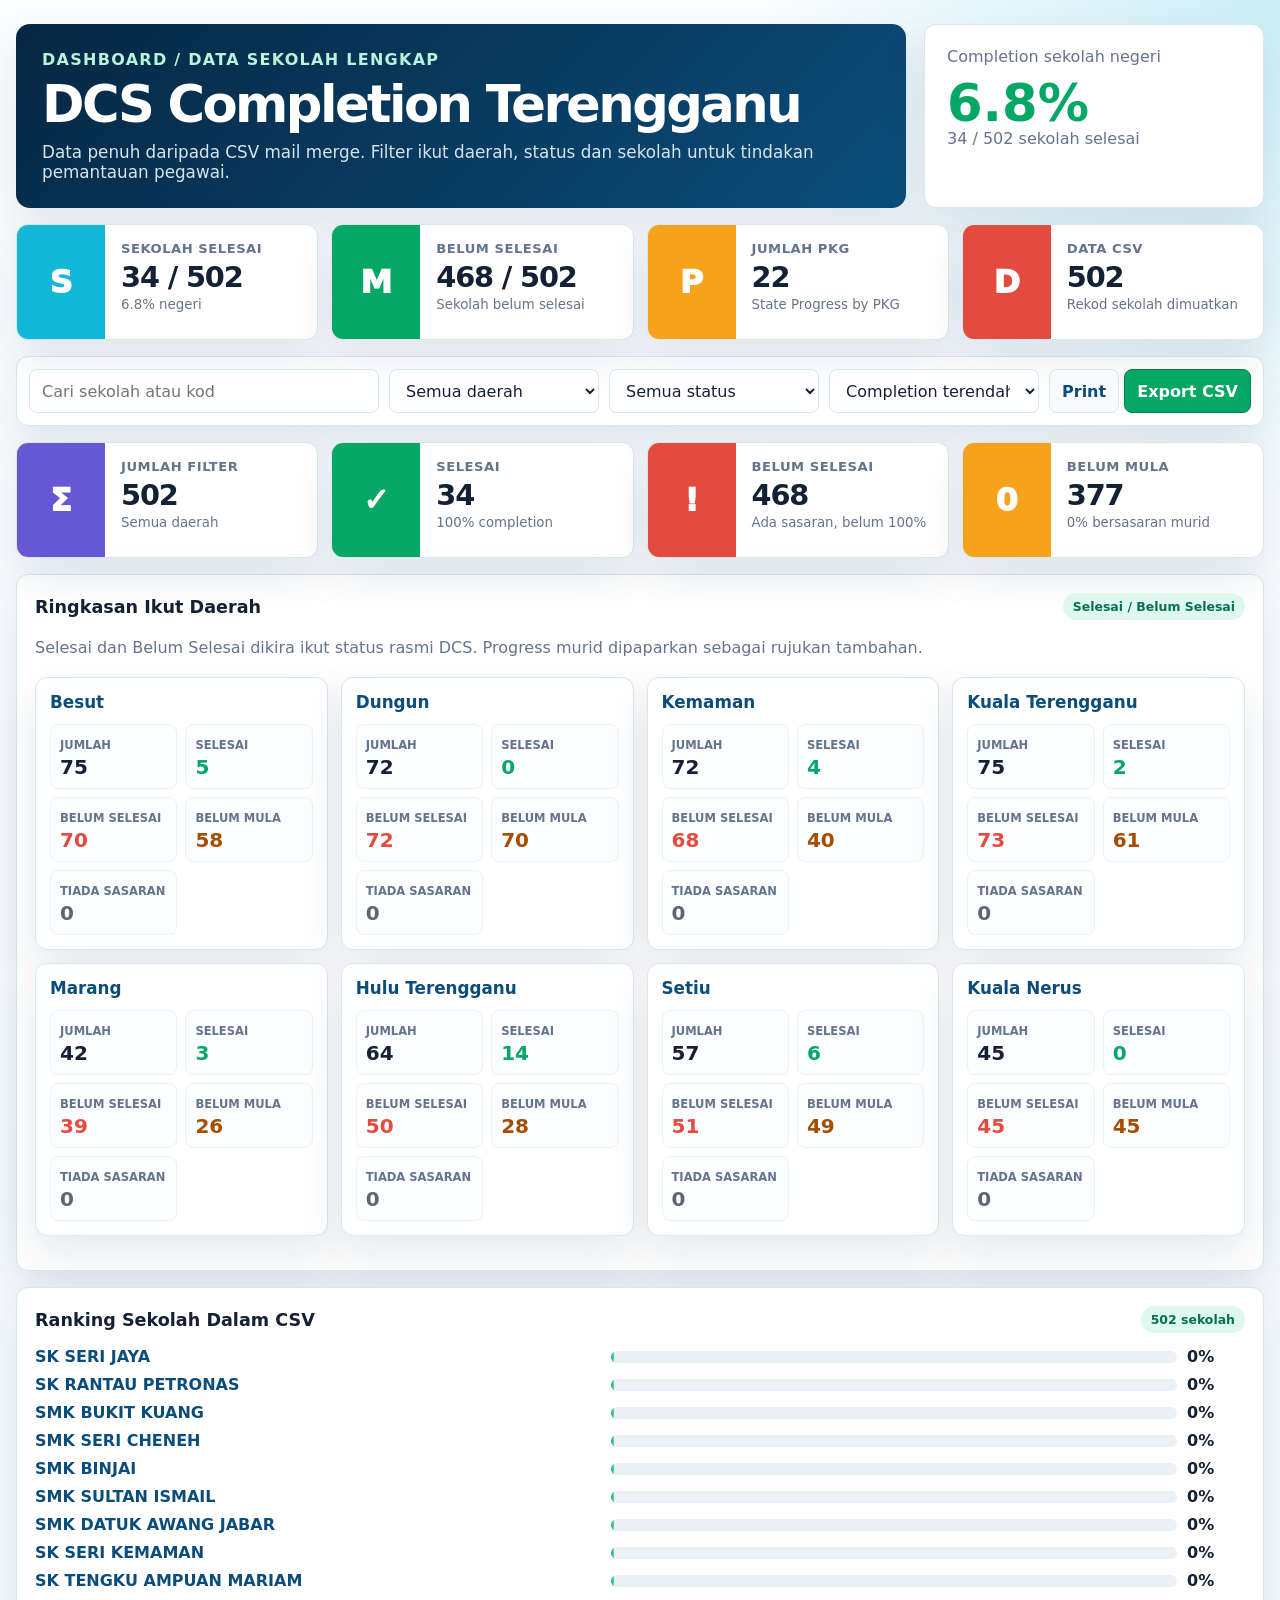
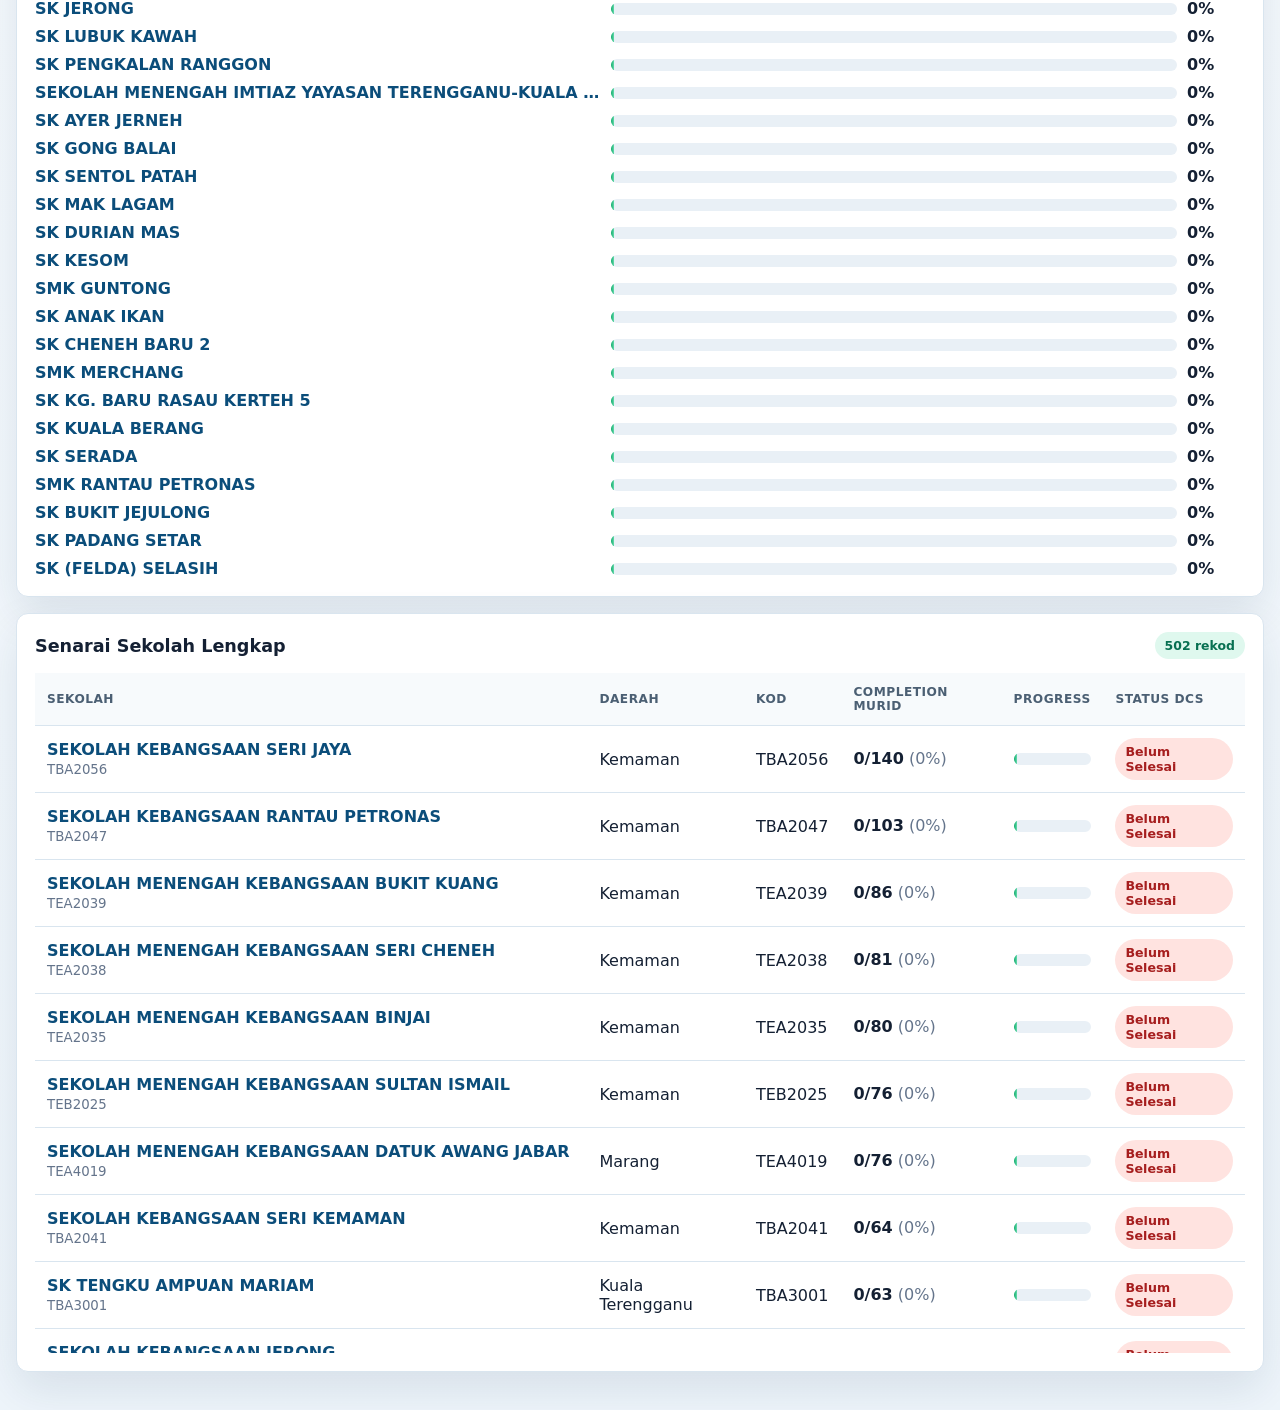
==== dcs-dashboard/index.html @ a81be1e1 "Update DCS dashboard status logic" ====
<!doctype html>
<html lang="ms"><head><meta charset="utf-8"><meta name="viewport" content="width=device-width, initial-scale=1"><title>Dashboard DCS Terengganu</title><style>
:root{--navy:#062743;--blue:#0b4d7a;--green:#05a765;--red:#e34b3f;--orange:#f6a21a;--cyan:#13b8d6;--purple:#6658d3;--bg:#eef5fb;--ink:#142033;--muted:#64748b;--line:#d9e5ef;--card:#fff;--shadow:0 18px 45px rgba(10,38,64,.10);font-family:Inter,system-ui,-apple-system,BlinkMacSystemFont,"Segoe UI",sans-serif}*{box-sizing:border-box}body{margin:0;background:radial-gradient(circle at top right,rgba(19,184,214,.20),transparent 32rem),linear-gradient(180deg,#fbfdff,var(--bg));color:var(--ink)}main{width:min(1500px,calc(100% - 32px));margin:auto;padding:24px 0 38px}.top{display:grid;grid-template-columns:1fr 340px;gap:18px;margin-bottom:16px}.hero{background:linear-gradient(135deg,var(--navy),var(--blue));color:white;border-radius:14px;padding:26px;box-shadow:var(--shadow)}.hero p:first-child{margin:0 0 10px;color:#b9f3dc;font-weight:850;letter-spacing:.08em;text-transform:uppercase}.hero h1{margin:0;font-size:clamp(2rem,4vw,3.7rem);line-height:1;letter-spacing:-.05em}.hero p:last-child{margin:12px 0 0;color:#d5e5ef;font-size:1.05rem}.score,.kpi,.panel,.district{background:var(--card);border:1px solid var(--line);border-radius:12px;box-shadow:var(--shadow)}.score{padding:22px}.score span{color:var(--muted)}.score b{display:block;color:var(--green);font-size:3.2rem;line-height:1;margin-top:12px}.kpis,.district-grid{display:grid;grid-template-columns:repeat(4,1fr);gap:13px;margin-bottom:16px}.kpi{display:grid;grid-template-columns:88px 1fr;min-height:116px;overflow:hidden}.kpi i{display:grid;place-items:center;color:white;font-style:normal;font-size:2rem;font-weight:950}.kpi div{padding:16px}.kpi span{display:block;color:var(--muted);font-size:.82rem;font-weight:800;text-transform:uppercase;letter-spacing:.04em}.kpi b{display:block;font-size:1.8rem;margin-top:4px;letter-spacing:-.04em}.cyan{background:var(--cyan)}.green{background:var(--green)}.orange{background:var(--orange)}.red{background:var(--red)}.purple{background:var(--purple)}.toolbar{display:grid;grid-template-columns:1fr 210px 210px 210px auto;gap:10px;background:white;border:1px solid var(--line);border-radius:12px;box-shadow:var(--shadow);padding:12px;margin-bottom:16px}input,select,button{min-height:44px;border:1px solid var(--line);border-radius:8px;background:white;color:var(--ink);font:inherit;padding:0 12px}button{background:var(--green);color:white;border-color:#08804f;font-weight:850;cursor:pointer}.secondary{background:#f8fbfd;color:var(--blue);border-color:var(--line)}.panel{padding:18px;margin-top:16px}.head{display:flex;justify-content:space-between;align-items:center;gap:12px;margin-bottom:14px}.head h2{margin:0;font-size:1.1rem}.pill{border-radius:999px;background:#dff8ee;color:#087052;padding:6px 10px;font-size:.78rem;font-weight:850}.district{padding:14px;cursor:pointer}.district h3{margin:0 0 12px;color:var(--blue);font-size:1.05rem}.stats{display:grid;grid-template-columns:repeat(2,1fr);gap:8px}.stat{background:#fbfdff;border:1px solid #edf2f7;border-radius:8px;padding:9px}.stat span{font-size:.72rem;color:var(--muted);font-weight:850;text-transform:uppercase}.stat b{display:block;margin-top:2px;font-size:1.25rem}.ok{color:var(--green)}.bad{color:var(--red)}.zero{color:#a64d00}.none{color:#5c6772}.selected{outline:3px solid rgba(5,167,101,.22)}.bars{display:grid;gap:9px}.barrow{display:grid;grid-template-columns:minmax(250px,1fr) 1fr 58px;gap:10px;align-items:center}.name{font-weight:800;color:var(--blue);white-space:nowrap;overflow:hidden;text-overflow:ellipsis}.bar{height:12px;border-radius:999px;background:#e9f0f6;overflow:hidden}.fill{display:block;height:100%;background:linear-gradient(90deg,var(--green),#69dbad);border-radius:999px;min-width:3px}.tablewrap{overflow:auto;max-height:680px}table{width:100%;border-collapse:collapse;min-width:1120px}th,td{padding:12px;border-bottom:1px solid var(--line);text-align:left;vertical-align:middle}th{position:sticky;top:0;background:#f7fafc;color:#4b5f73;text-transform:uppercase;font-size:.76rem;letter-spacing:.04em;z-index:1}.school b{display:block;color:var(--blue)}.school small{color:var(--muted)}.status{display:inline-flex;justify-content:center;min-width:108px;border-radius:999px;padding:6px 10px;font-size:.79rem;font-weight:900}.done{background:#dff8ee;color:#087052}.high{background:#e7f5ff;color:#0b5f99}.mid{background:#fff4d6;color:#8a5a00}.started{background:#ffe8cc;color:#a64d00}.nonebg{background:#f1f3f5;color:#5c6772}.zerobg{background:#ffe3e0;color:#a61e1e}.note{color:var(--muted);line-height:1.55}@media(max-width:1120px){.top{grid-template-columns:1fr}.kpis,.district-grid{grid-template-columns:repeat(2,1fr)}.toolbar{grid-template-columns:1fr 1fr}}@media(max-width:680px){main{width:min(100% - 20px,1500px)}.kpis,.district-grid,.toolbar{grid-template-columns:1fr}.kpi{grid-template-columns:76px 1fr}.barrow{grid-template-columns:1fr 100px 52px}.hero,.score,.panel{border-radius:10px}}
</style></head><body><main><section class="top"><div class="hero"><p>Dashboard / Data Sekolah Lengkap</p><h1>DCS Completion Terengganu</h1><p>Data penuh daripada CSV mail merge. Filter ikut daerah, status dan sekolah untuk tindakan pemantauan pegawai.</p></div><aside class="score"><span>Completion sekolah negeri</span><b>6.8%</b><span>34 / 502 sekolah selesai</span></aside></section><section class="kpis"><div class="kpi"><i class="cyan">S</i><div><span>Sekolah selesai</span><b>34 / 502</b><small class="note">6.8% negeri</small></div></div><div class="kpi"><i class="green">M</i><div><span>Belum selesai</span><b>468 / 502</b><small class="note">Sekolah belum selesai</small></div></div><div class="kpi"><i class="orange">P</i><div><span>Jumlah PKG</span><b>22</b><small class="note">State Progress by PKG</small></div></div><div class="kpi"><i class="red">D</i><div><span>Data CSV</span><b id="csvCount">0</b><small class="note">Rekod sekolah dimuatkan</small></div></div></section><section class="toolbar"><input id="search" type="search" placeholder="Cari sekolah atau kod"><select id="district"><option value="all">Semua daerah</option></select><select id="status"><option value="all">Semua status</option><option value="done">Selesai 100%</option><option value="notdone">Belum Selesai</option><option value="zero">Belum mula 0%</option><option value="started">1% - 49%</option><option value="mid">50% - 79%</option><option value="high">80% - 99%</option><option value="none">Tiada sasaran</option></select><select id="sort"><option value="lowest">Completion terendah</option><option value="highest">Completion tertinggi</option><option value="total">Jumlah murid tertinggi</option><option value="school">Nama sekolah A-Z</option><option value="district">Daerah A-Z</option></select><div><button class="secondary" onclick="window.print()">Print</button> <button id="export">Export CSV</button></div></section><section class="kpis"><div class="kpi"><i class="purple">Σ</i><div><span>Jumlah filter</span><b id="kTotal">0</b><small class="note" id="kScope">Semua daerah</small></div></div><div class="kpi"><i class="green">✓</i><div><span>Selesai</span><b id="kDone">0</b><small class="note">100% completion</small></div></div><div class="kpi"><i class="red">!</i><div><span>Belum Selesai</span><b id="kNotDone">0</b><small class="note">Ada sasaran, belum 100%</small></div></div><div class="kpi"><i class="orange">0</i><div><span>Belum Mula</span><b id="kZero">0</b><small class="note">0% bersasaran murid</small></div></div></section><section class="panel"><div class="head"><h2>Ringkasan Ikut Daerah</h2><span class="pill">Selesai / Belum Selesai</span></div><p class="note">Selesai dan Belum Selesai dikira ikut status rasmi DCS. Progress murid dipaparkan sebagai rujukan tambahan.</p><div class="district-grid" id="districtCards"></div></section><section class="panel"><div class="head"><h2>Ranking Sekolah Dalam CSV</h2><span class="pill" id="rankCount">0 sekolah</span></div><div class="bars" id="bars"></div></section><section class="panel"><div class="head"><h2>Senarai Sekolah Lengkap</h2><span class="pill" id="tableCount">0 rekod</span></div><div class="tablewrap"><table><thead><tr><th>Sekolah</th><th>Daerah</th><th>Kod</th><th>Completion Murid</th><th>Progress</th><th>Status DCS</th></tr></thead><tbody id="tbody"><tr><td colspan="7">Memuatkan data CSV...</td></tr></tbody></table></div></section></main><script>
const districtMap={'0':'Besut','1':'Dungun','2':'Kemaman','3':'Kuala Terengganu','4':'Marang','5':'Hulu Terengganu','6':'Setiu','7':'Kuala Nerus'};
const districts=['Besut','Dungun','Kemaman','Kuala Terengganu','Marang','Hulu Terengganu','Setiu','Kuala Nerus'];
let data=[];
const $=id=>document.getElementById(id);
const pct=r=>r.total?(r.done/r.total)*100:0;
const pctText=r=>r.total?((Math.round(pct(r)*10)/10).toString().replace(/\.0$/,'')+'%'):'0%';
function parseCSV(text){text=text.replace(/^\uFEFF/,'');const rows=[];let row=[],cur='',q=false;for(let i=0;i<text.length;i++){const ch=text[i],nx=text[i+1];if(ch==='"'){if(q&&nx==='"'){cur+='"';i++}else q=!q}else if(ch===','&&!q){row.push(cur);cur=''}else if((ch==='\n'||ch==='\r')&&!q){if(ch==='\r'&&nx==='\n')i++;row.push(cur);cur='';if(row.some(v=>v!==''))rows.push(row);row=[]}else cur+=ch}if(cur||row.length){row.push(cur);if(row.some(v=>v!==''))rows.push(row)}const h=rows.shift();return rows.map(r=>Object.fromEntries(h.map((x,i)=>[x,r[i]||''])))}
function statusKey(r){if(r.schoolStatus==='done')return'done';if(r.schoolStatus==='notdone'){return r.total===0?'zero':'notdone'}const p=pct(r);if(r.total===0)return'none';if(p===100)return'done';if(p>=80)return'high';if(p>=50)return'mid';if(p>0)return'started';return'zero'}
function statusLabel(r){return{none:'Tiada sasaran',done:'Selesai',notdone:'Belum Selesai',high:'Hampir siap',mid:'Separuh jalan',started:'Baru mula',zero:'Belum Selesai'}[statusKey(r)]}
function isNotDone(r){return r.schoolStatus==='notdone'||(r.total>0&&pct(r)<100)}
function short(n){return n.replace('SEKOLAH KEBANGSAAN ','SK ').replace('SEKOLAH JENIS KEBANGSAAN ','SJK ').replace('SEKOLAH MENENGAH KEBANGSAAN ','SMK ')}
function summarize(list){return list.reduce((a,r)=>{a.total++; if(statusKey(r)==='done')a.done++; if(isNotDone(r))a.notdone++; if(statusKey(r)==='zero')a.zero++; if(statusKey(r)==='none')a.none++; return a},{total:0,done:0,notdone:0,zero:0,none:0})}
function filtered(){const q=$('search').value.toLowerCase().trim();const d=$('district').value;const s=$('status').value;let rows=data.filter(r=>(d==='all'||r.district===d)&&(r.name+' '+r.code+' '+r.district).toLowerCase().includes(q));if(s!=='all'){rows=rows.filter(r=>s==='notdone'?isNotDone(r):statusKey(r)===s)}rows.sort((a,b)=>{const sort=$('sort').value;if(sort==='highest')return pct(b)-pct(a)||b.total-a.total;if(sort==='total')return b.total-a.total;if(sort==='school')return a.name.localeCompare(b.name);if(sort==='district')return a.district.localeCompare(b.district)||a.name.localeCompare(b.name);return pct(a)-pct(b)||b.total-a.total});return rows}
function renderDistricts(){const selected=$('district').value;$('districtCards').innerHTML=districts.map(function(d){const s=summarize(data.filter(r=>r.district===d));return '<article class="district '+(selected===d?'selected':'')+'" onclick="pickDistrict(\''+d+'\')"><h3>'+d+'</h3><div class="stats"><div class="stat"><span>Jumlah</span><b>'+s.total+'</b></div><div class="stat"><span>Selesai</span><b class="ok">'+s.done+'</b></div><div class="stat"><span>Belum Selesai</span><b class="bad">'+s.notdone+'</b></div><div class="stat"><span>Belum Mula</span><b class="zero">'+s.zero+'</b></div><div class="stat"><span>Tiada Sasaran</span><b class="none">'+s.none+'</b></div></div></article>'}).join('')}
function pickDistrict(d){$('district').value=d;render()}
function render(){const rows=filtered();const s=summarize(rows);$('csvCount').textContent=data.length;$('kTotal').textContent=s.total;$('kDone').textContent=s.done;$('kNotDone').textContent=s.notdone;$('kZero').textContent=s.zero;$('kScope').textContent=$('district').value==='all'?'Semua daerah':$('district').value;$('rankCount').textContent=rows.length+' sekolah';$('tableCount').textContent=rows.length+' rekod';$('bars').innerHTML=rows.slice(0,30).map(function(r){return '<div class="barrow"><span class="name" title="'+r.name+'">'+short(r.name)+'</span><span class="bar"><span class="fill" style="width:'+Math.max(pct(r),r.done?2:0)+'%"></span></span><b>'+pctText(r)+'</b></div>'}).join('');$('tbody').innerHTML=rows.map(function(r){return '<tr><td class="school"><b>'+r.name+'</b><small>'+r.code+'</small></td><td>'+r.district+'</td><td>'+r.code+'</td><td><b>'+r.done+'/'+r.total+'</b> <span class="note">('+pctText(r)+')</span></td><td><div class="bar"><div class="fill" style="width:'+Math.max(pct(r),r.done?2:0)+'%"></div></div></td><td><span class="status '+(statusKey(r)==='done'?'done':statusKey(r)==='none'?'nonebg':(statusKey(r)==='zero'||statusKey(r)==='notdone')?'zerobg':statusKey(r))+'">'+statusLabel(r)+'</span></td></tr>'}).join('')||'<tr><td colspan="7">Tiada rekod sepadan.</td></tr>';renderDistricts()}
function exportCSV(){const rows=filtered();const header=['district','school_name','school_code','done','total','percentage','status'];const csv=[header].concat(rows.map(r=>[r.district,r.name,r.code,r.done,r.total,pctText(r),statusLabel(r)])).map(cols=>cols.map(v=>'"'+String(v).replaceAll('"','""')+'"').join(',')).join('\n');const url=URL.createObjectURL(new Blob([csv],{type:'text/csv;charset=utf-8'}));const a=document.createElement('a');a.href=url;a.download='dcs-dashboard-filtered.csv';a.click();URL.revokeObjectURL(url)}
async function init(){districts.forEach(d=>{const o=document.createElement('option');o.value=d;o.textContent=d;$('district').appendChild(o)});try{const text=await fetch('data.csv?ts=20261006131650',{cache:'no-store'}).then(r=>{if(!r.ok)throw new Error('CSV not found');return r.text()});data=parseCSV(text).map(r=>{const parts=(r.student_completion||'0/0').split('/').map(n=>Number(n)||0);const digit=(r.school_code||'').match(/^[A-Z]{3}(\d)/)?.[1]||'?';const rawStatus=(r.school_completion||'').trim().toLowerCase();const schoolStatus=rawStatus==='selesai'?'done':(rawStatus?'notdone':'');return{name:r.school_name,code:r.school_code,district:districtMap[digit]||'Lain-lain',done:parts[0],total:parts[1],classCompletion:r.class_completion||'',schoolStatus}});render()}catch(err){$('tbody').innerHTML='<tr><td colspan="7">Data CSV gagal dimuatkan. Pastikan data.csv berada dalam folder yang sama.</td></tr>';console.error(err)}}
['search','district','status','sort'].forEach(id=>$(id).addEventListener('input',render));$('export').addEventListener('click',exportCSV);init();
</script></body></html>
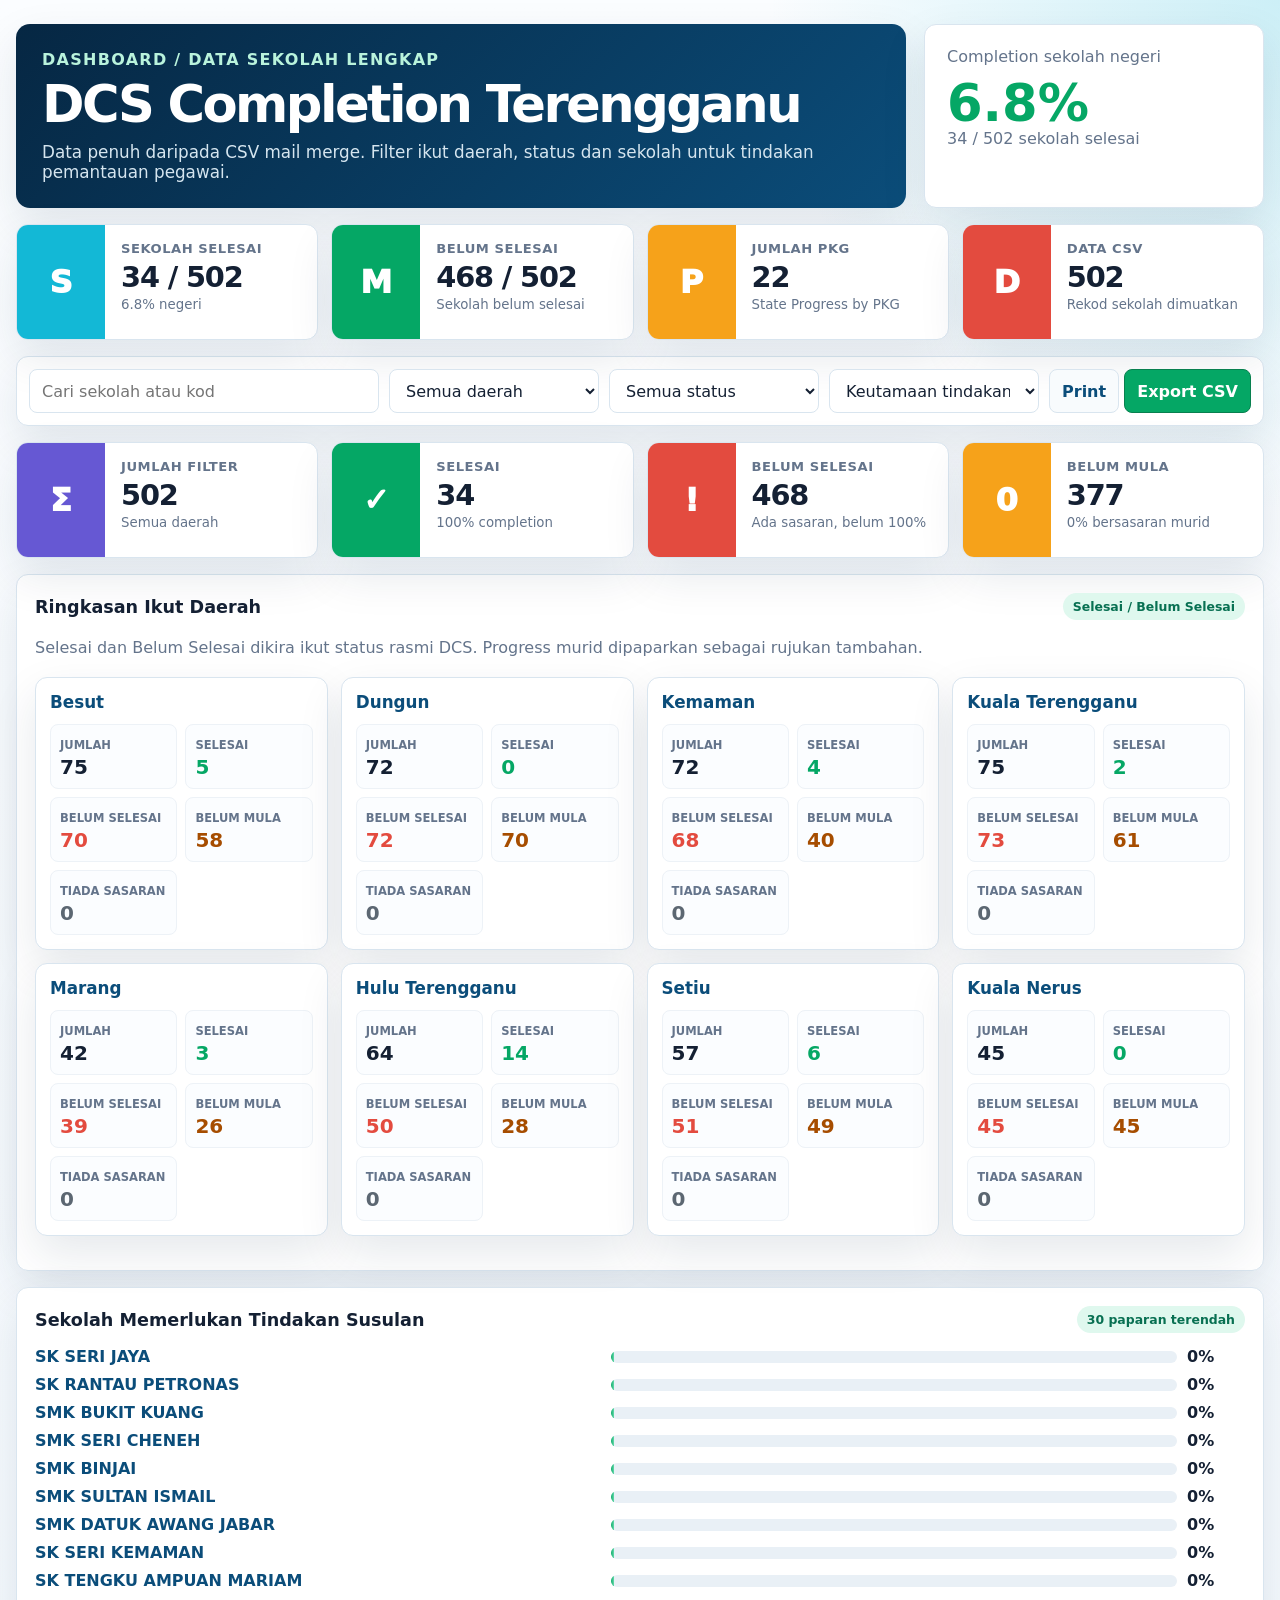
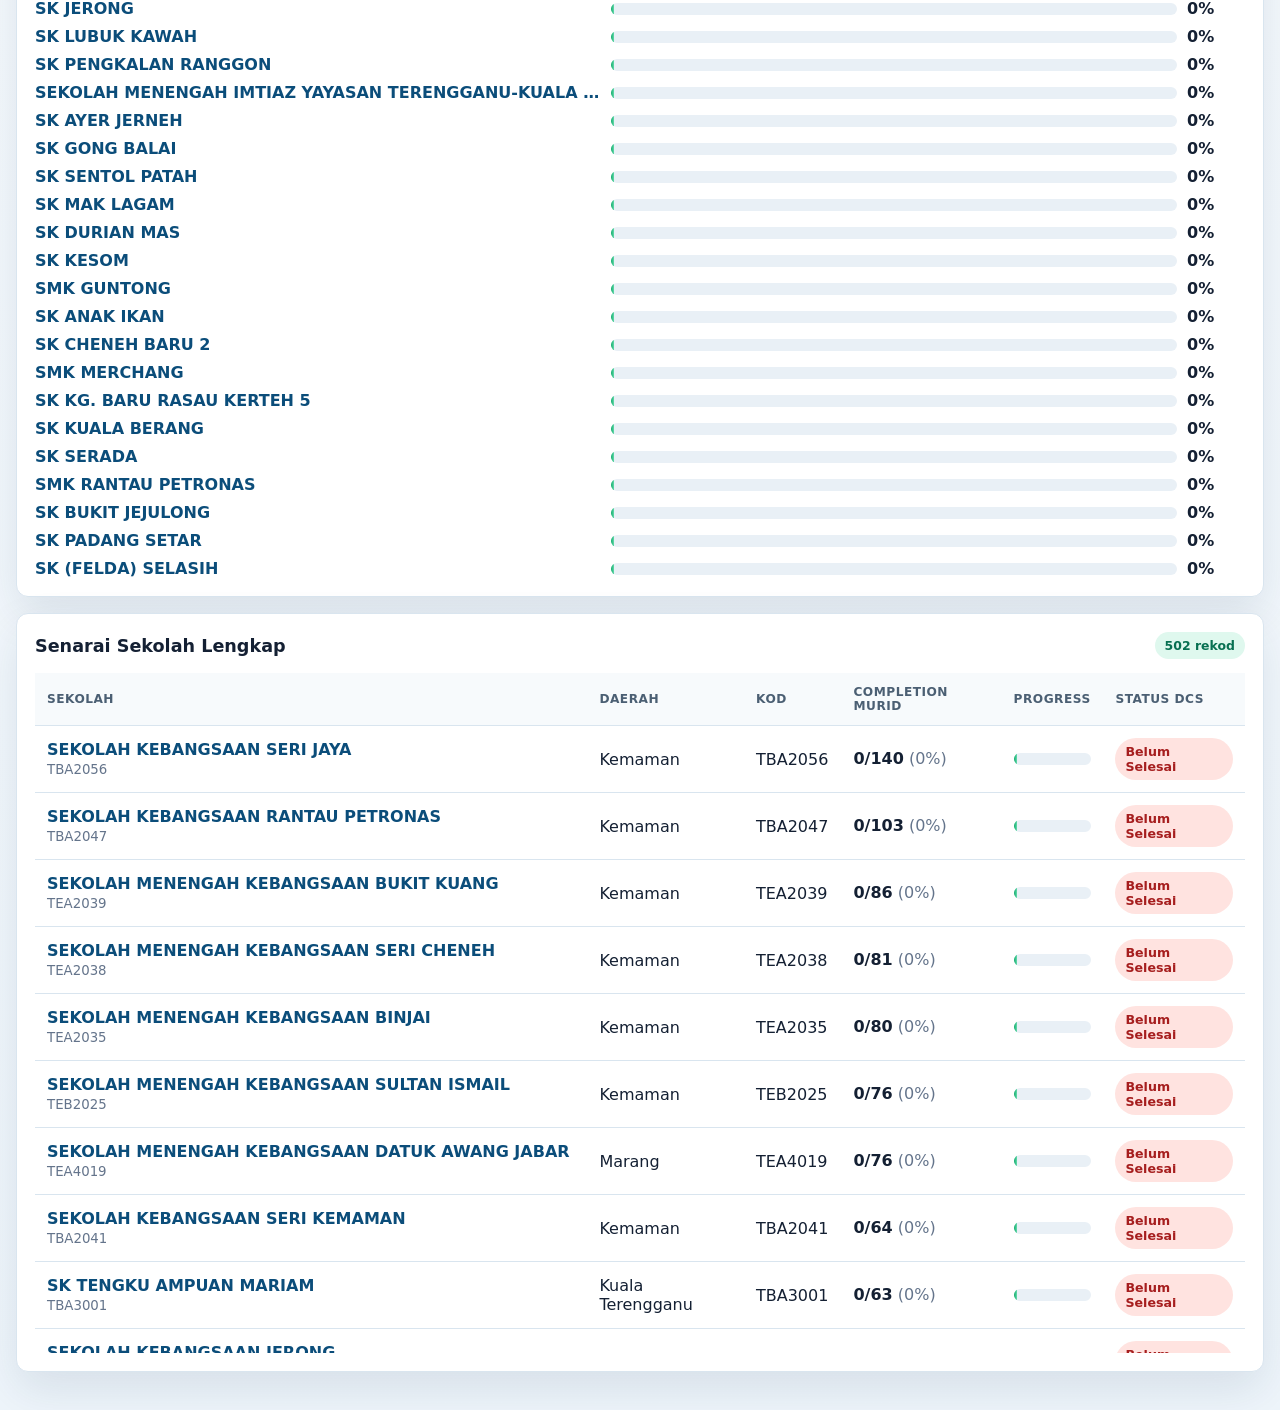
==== commit 51ccde31: "Rename dashboard follow-up section" ====
--- a/dcs-dashboard/index.html
+++ b/dcs-dashboard/index.html
@@ -1,7 +1,7 @@
 <!doctype html>
 <html lang="ms"><head><meta charset="utf-8"><meta name="viewport" content="width=device-width, initial-scale=1"><title>Dashboard DCS Terengganu</title><style>
 :root{--navy:#062743;--blue:#0b4d7a;--green:#05a765;--red:#e34b3f;--orange:#f6a21a;--cyan:#13b8d6;--purple:#6658d3;--bg:#eef5fb;--ink:#142033;--muted:#64748b;--line:#d9e5ef;--card:#fff;--shadow:0 18px 45px rgba(10,38,64,.10);font-family:Inter,system-ui,-apple-system,BlinkMacSystemFont,"Segoe UI",sans-serif}*{box-sizing:border-box}body{margin:0;background:radial-gradient(circle at top right,rgba(19,184,214,.20),transparent 32rem),linear-gradient(180deg,#fbfdff,var(--bg));color:var(--ink)}main{width:min(1500px,calc(100% - 32px));margin:auto;padding:24px 0 38px}.top{display:grid;grid-template-columns:1fr 340px;gap:18px;margin-bottom:16px}.hero{background:linear-gradient(135deg,var(--navy),var(--blue));color:white;border-radius:14px;padding:26px;box-shadow:var(--shadow)}.hero p:first-child{margin:0 0 10px;color:#b9f3dc;font-weight:850;letter-spacing:.08em;text-transform:uppercase}.hero h1{margin:0;font-size:clamp(2rem,4vw,3.7rem);line-height:1;letter-spacing:-.05em}.hero p:last-child{margin:12px 0 0;color:#d5e5ef;font-size:1.05rem}.score,.kpi,.panel,.district{background:var(--card);border:1px solid var(--line);border-radius:12px;box-shadow:var(--shadow)}.score{padding:22px}.score span{color:var(--muted)}.score b{display:block;color:var(--green);font-size:3.2rem;line-height:1;margin-top:12px}.kpis,.district-grid{display:grid;grid-template-columns:repeat(4,1fr);gap:13px;margin-bottom:16px}.kpi{display:grid;grid-template-columns:88px 1fr;min-height:116px;overflow:hidden}.kpi i{display:grid;place-items:center;color:white;font-style:normal;font-size:2rem;font-weight:950}.kpi div{padding:16px}.kpi span{display:block;color:var(--muted);font-size:.82rem;font-weight:800;text-transform:uppercase;letter-spacing:.04em}.kpi b{display:block;font-size:1.8rem;margin-top:4px;letter-spacing:-.04em}.cyan{background:var(--cyan)}.green{background:var(--green)}.orange{background:var(--orange)}.red{background:var(--red)}.purple{background:var(--purple)}.toolbar{display:grid;grid-template-columns:1fr 210px 210px 210px auto;gap:10px;background:white;border:1px solid var(--line);border-radius:12px;box-shadow:var(--shadow);padding:12px;margin-bottom:16px}input,select,button{min-height:44px;border:1px solid var(--line);border-radius:8px;background:white;color:var(--ink);font:inherit;padding:0 12px}button{background:var(--green);color:white;border-color:#08804f;font-weight:850;cursor:pointer}.secondary{background:#f8fbfd;color:var(--blue);border-color:var(--line)}.panel{padding:18px;margin-top:16px}.head{display:flex;justify-content:space-between;align-items:center;gap:12px;margin-bottom:14px}.head h2{margin:0;font-size:1.1rem}.pill{border-radius:999px;background:#dff8ee;color:#087052;padding:6px 10px;font-size:.78rem;font-weight:850}.district{padding:14px;cursor:pointer}.district h3{margin:0 0 12px;color:var(--blue);font-size:1.05rem}.stats{display:grid;grid-template-columns:repeat(2,1fr);gap:8px}.stat{background:#fbfdff;border:1px solid #edf2f7;border-radius:8px;padding:9px}.stat span{font-size:.72rem;color:var(--muted);font-weight:850;text-transform:uppercase}.stat b{display:block;margin-top:2px;font-size:1.25rem}.ok{color:var(--green)}.bad{color:var(--red)}.zero{color:#a64d00}.none{color:#5c6772}.selected{outline:3px solid rgba(5,167,101,.22)}.bars{display:grid;gap:9px}.barrow{display:grid;grid-template-columns:minmax(250px,1fr) 1fr 58px;gap:10px;align-items:center}.name{font-weight:800;color:var(--blue);white-space:nowrap;overflow:hidden;text-overflow:ellipsis}.bar{height:12px;border-radius:999px;background:#e9f0f6;overflow:hidden}.fill{display:block;height:100%;background:linear-gradient(90deg,var(--green),#69dbad);border-radius:999px;min-width:3px}.tablewrap{overflow:auto;max-height:680px}table{width:100%;border-collapse:collapse;min-width:1120px}th,td{padding:12px;border-bottom:1px solid var(--line);text-align:left;vertical-align:middle}th{position:sticky;top:0;background:#f7fafc;color:#4b5f73;text-transform:uppercase;font-size:.76rem;letter-spacing:.04em;z-index:1}.school b{display:block;color:var(--blue)}.school small{color:var(--muted)}.status{display:inline-flex;justify-content:center;min-width:108px;border-radius:999px;padding:6px 10px;font-size:.79rem;font-weight:900}.done{background:#dff8ee;color:#087052}.high{background:#e7f5ff;color:#0b5f99}.mid{background:#fff4d6;color:#8a5a00}.started{background:#ffe8cc;color:#a64d00}.nonebg{background:#f1f3f5;color:#5c6772}.zerobg{background:#ffe3e0;color:#a61e1e}.note{color:var(--muted);line-height:1.55}@media(max-width:1120px){.top{grid-template-columns:1fr}.kpis,.district-grid{grid-template-columns:repeat(2,1fr)}.toolbar{grid-template-columns:1fr 1fr}}@media(max-width:680px){main{width:min(100% - 20px,1500px)}.kpis,.district-grid,.toolbar{grid-template-columns:1fr}.kpi{grid-template-columns:76px 1fr}.barrow{grid-template-columns:1fr 100px 52px}.hero,.score,.panel{border-radius:10px}}
-</style></head><body><main><section class="top"><div class="hero"><p>Dashboard / Data Sekolah Lengkap</p><h1>DCS Completion Terengganu</h1><p>Data penuh daripada CSV mail merge. Filter ikut daerah, status dan sekolah untuk tindakan pemantauan pegawai.</p></div><aside class="score"><span>Completion sekolah negeri</span><b>6.8%</b><span>34 / 502 sekolah selesai</span></aside></section><section class="kpis"><div class="kpi"><i class="cyan">S</i><div><span>Sekolah selesai</span><b>34 / 502</b><small class="note">6.8% negeri</small></div></div><div class="kpi"><i class="green">M</i><div><span>Belum selesai</span><b>468 / 502</b><small class="note">Sekolah belum selesai</small></div></div><div class="kpi"><i class="orange">P</i><div><span>Jumlah PKG</span><b>22</b><small class="note">State Progress by PKG</small></div></div><div class="kpi"><i class="red">D</i><div><span>Data CSV</span><b id="csvCount">0</b><small class="note">Rekod sekolah dimuatkan</small></div></div></section><section class="toolbar"><input id="search" type="search" placeholder="Cari sekolah atau kod"><select id="district"><option value="all">Semua daerah</option></select><select id="status"><option value="all">Semua status</option><option value="done">Selesai 100%</option><option value="notdone">Belum Selesai</option><option value="zero">Belum mula 0%</option><option value="started">1% - 49%</option><option value="mid">50% - 79%</option><option value="high">80% - 99%</option><option value="none">Tiada sasaran</option></select><select id="sort"><option value="lowest">Completion terendah</option><option value="highest">Completion tertinggi</option><option value="total">Jumlah murid tertinggi</option><option value="school">Nama sekolah A-Z</option><option value="district">Daerah A-Z</option></select><div><button class="secondary" onclick="window.print()">Print</button> <button id="export">Export CSV</button></div></section><section class="kpis"><div class="kpi"><i class="purple">Σ</i><div><span>Jumlah filter</span><b id="kTotal">0</b><small class="note" id="kScope">Semua daerah</small></div></div><div class="kpi"><i class="green">✓</i><div><span>Selesai</span><b id="kDone">0</b><small class="note">100% completion</small></div></div><div class="kpi"><i class="red">!</i><div><span>Belum Selesai</span><b id="kNotDone">0</b><small class="note">Ada sasaran, belum 100%</small></div></div><div class="kpi"><i class="orange">0</i><div><span>Belum Mula</span><b id="kZero">0</b><small class="note">0% bersasaran murid</small></div></div></section><section class="panel"><div class="head"><h2>Ringkasan Ikut Daerah</h2><span class="pill">Selesai / Belum Selesai</span></div><p class="note">Selesai dan Belum Selesai dikira ikut status rasmi DCS. Progress murid dipaparkan sebagai rujukan tambahan.</p><div class="district-grid" id="districtCards"></div></section><section class="panel"><div class="head"><h2>Ranking Sekolah Dalam CSV</h2><span class="pill" id="rankCount">0 sekolah</span></div><div class="bars" id="bars"></div></section><section class="panel"><div class="head"><h2>Senarai Sekolah Lengkap</h2><span class="pill" id="tableCount">0 rekod</span></div><div class="tablewrap"><table><thead><tr><th>Sekolah</th><th>Daerah</th><th>Kod</th><th>Completion Murid</th><th>Progress</th><th>Status DCS</th></tr></thead><tbody id="tbody"><tr><td colspan="7">Memuatkan data CSV...</td></tr></tbody></table></div></section></main><script>
+</style></head><body><main><section class="top"><div class="hero"><p>Dashboard / Data Sekolah Lengkap</p><h1>DCS Completion Terengganu</h1><p>Data penuh daripada CSV mail merge. Filter ikut daerah, status dan sekolah untuk tindakan pemantauan pegawai.</p></div><aside class="score"><span>Completion sekolah negeri</span><b>6.8%</b><span>34 / 502 sekolah selesai</span></aside></section><section class="kpis"><div class="kpi"><i class="cyan">S</i><div><span>Sekolah selesai</span><b>34 / 502</b><small class="note">6.8% negeri</small></div></div><div class="kpi"><i class="green">M</i><div><span>Belum selesai</span><b>468 / 502</b><small class="note">Sekolah belum selesai</small></div></div><div class="kpi"><i class="orange">P</i><div><span>Jumlah PKG</span><b>22</b><small class="note">State Progress by PKG</small></div></div><div class="kpi"><i class="red">D</i><div><span>Data CSV</span><b id="csvCount">0</b><small class="note">Rekod sekolah dimuatkan</small></div></div></section><section class="toolbar"><input id="search" type="search" placeholder="Cari sekolah atau kod"><select id="district"><option value="all">Semua daerah</option></select><select id="status"><option value="all">Semua status</option><option value="done">Selesai 100%</option><option value="notdone">Belum Selesai</option><option value="zero">Belum mula 0%</option><option value="started">1% - 49%</option><option value="mid">50% - 79%</option><option value="high">80% - 99%</option><option value="none">Tiada sasaran</option></select><select id="sort"><option value="lowest">Keutamaan tindakan</option><option value="highest">Completion tertinggi</option><option value="total">Jumlah murid tertinggi</option><option value="school">Nama sekolah A-Z</option><option value="district">Daerah A-Z</option></select><div><button class="secondary" onclick="window.print()">Print</button> <button id="export">Export CSV</button></div></section><section class="kpis"><div class="kpi"><i class="purple">Σ</i><div><span>Jumlah filter</span><b id="kTotal">0</b><small class="note" id="kScope">Semua daerah</small></div></div><div class="kpi"><i class="green">✓</i><div><span>Selesai</span><b id="kDone">0</b><small class="note">100% completion</small></div></div><div class="kpi"><i class="red">!</i><div><span>Belum Selesai</span><b id="kNotDone">0</b><small class="note">Ada sasaran, belum 100%</small></div></div><div class="kpi"><i class="orange">0</i><div><span>Belum Mula</span><b id="kZero">0</b><small class="note">0% bersasaran murid</small></div></div></section><section class="panel"><div class="head"><h2>Ringkasan Ikut Daerah</h2><span class="pill">Selesai / Belum Selesai</span></div><p class="note">Selesai dan Belum Selesai dikira ikut status rasmi DCS. Progress murid dipaparkan sebagai rujukan tambahan.</p><div class="district-grid" id="districtCards"></div></section><section class="panel"><div class="head"><h2>Sekolah Memerlukan Tindakan Susulan</h2><span class="pill" id="rankCount">30 paparan terendah</span></div><div class="bars" id="bars"></div></section><section class="panel"><div class="head"><h2>Senarai Sekolah Lengkap</h2><span class="pill" id="tableCount">0 rekod</span></div><div class="tablewrap"><table><thead><tr><th>Sekolah</th><th>Daerah</th><th>Kod</th><th>Completion Murid</th><th>Progress</th><th>Status DCS</th></tr></thead><tbody id="tbody"><tr><td colspan="7">Memuatkan data CSV...</td></tr></tbody></table></div></section></main><script>
 const districtMap={'0':'Besut','1':'Dungun','2':'Kemaman','3':'Kuala Terengganu','4':'Marang','5':'Hulu Terengganu','6':'Setiu','7':'Kuala Nerus'};
 const districts=['Besut','Dungun','Kemaman','Kuala Terengganu','Marang','Hulu Terengganu','Setiu','Kuala Nerus'];
 let data=[];
@@ -17,8 +17,8 @@
 function filtered(){const q=$('search').value.toLowerCase().trim();const d=$('district').value;const s=$('status').value;let rows=data.filter(r=>(d==='all'||r.district===d)&&(r.name+' '+r.code+' '+r.district).toLowerCase().includes(q));if(s!=='all'){rows=rows.filter(r=>s==='notdone'?isNotDone(r):statusKey(r)===s)}rows.sort((a,b)=>{const sort=$('sort').value;if(sort==='highest')return pct(b)-pct(a)||b.total-a.total;if(sort==='total')return b.total-a.total;if(sort==='school')return a.name.localeCompare(b.name);if(sort==='district')return a.district.localeCompare(b.district)||a.name.localeCompare(b.name);return pct(a)-pct(b)||b.total-a.total});return rows}
 function renderDistricts(){const selected=$('district').value;$('districtCards').innerHTML=districts.map(function(d){const s=summarize(data.filter(r=>r.district===d));return '<article class="district '+(selected===d?'selected':'')+'" onclick="pickDistrict(\''+d+'\')"><h3>'+d+'</h3><div class="stats"><div class="stat"><span>Jumlah</span><b>'+s.total+'</b></div><div class="stat"><span>Selesai</span><b class="ok">'+s.done+'</b></div><div class="stat"><span>Belum Selesai</span><b class="bad">'+s.notdone+'</b></div><div class="stat"><span>Belum Mula</span><b class="zero">'+s.zero+'</b></div><div class="stat"><span>Tiada Sasaran</span><b class="none">'+s.none+'</b></div></div></article>'}).join('')}
 function pickDistrict(d){$('district').value=d;render()}
-function render(){const rows=filtered();const s=summarize(rows);$('csvCount').textContent=data.length;$('kTotal').textContent=s.total;$('kDone').textContent=s.done;$('kNotDone').textContent=s.notdone;$('kZero').textContent=s.zero;$('kScope').textContent=$('district').value==='all'?'Semua daerah':$('district').value;$('rankCount').textContent=rows.length+' sekolah';$('tableCount').textContent=rows.length+' rekod';$('bars').innerHTML=rows.slice(0,30).map(function(r){return '<div class="barrow"><span class="name" title="'+r.name+'">'+short(r.name)+'</span><span class="bar"><span class="fill" style="width:'+Math.max(pct(r),r.done?2:0)+'%"></span></span><b>'+pctText(r)+'</b></div>'}).join('');$('tbody').innerHTML=rows.map(function(r){return '<tr><td class="school"><b>'+r.name+'</b><small>'+r.code+'</small></td><td>'+r.district+'</td><td>'+r.code+'</td><td><b>'+r.done+'/'+r.total+'</b> <span class="note">('+pctText(r)+')</span></td><td><div class="bar"><div class="fill" style="width:'+Math.max(pct(r),r.done?2:0)+'%"></div></div></td><td><span class="status '+(statusKey(r)==='done'?'done':statusKey(r)==='none'?'nonebg':(statusKey(r)==='zero'||statusKey(r)==='notdone')?'zerobg':statusKey(r))+'">'+statusLabel(r)+'</span></td></tr>'}).join('')||'<tr><td colspan="7">Tiada rekod sepadan.</td></tr>';renderDistricts()}
+function render(){const rows=filtered();const s=summarize(rows);$('csvCount').textContent=data.length;$('kTotal').textContent=s.total;$('kDone').textContent=s.done;$('kNotDone').textContent=s.notdone;$('kZero').textContent=s.zero;$('kScope').textContent=$('district').value==='all'?'Semua daerah':$('district').value;$('rankCount').textContent=Math.min(rows.length,30)+' paparan terendah';$('tableCount').textContent=rows.length+' rekod';$('bars').innerHTML=rows.slice(0,30).map(function(r){return '<div class="barrow"><span class="name" title="'+r.name+'">'+short(r.name)+'</span><span class="bar"><span class="fill" style="width:'+Math.max(pct(r),r.done?2:0)+'%"></span></span><b>'+pctText(r)+'</b></div>'}).join('');$('tbody').innerHTML=rows.map(function(r){return '<tr><td class="school"><b>'+r.name+'</b><small>'+r.code+'</small></td><td>'+r.district+'</td><td>'+r.code+'</td><td><b>'+r.done+'/'+r.total+'</b> <span class="note">('+pctText(r)+')</span></td><td><div class="bar"><div class="fill" style="width:'+Math.max(pct(r),r.done?2:0)+'%"></div></div></td><td><span class="status '+(statusKey(r)==='done'?'done':statusKey(r)==='none'?'nonebg':(statusKey(r)==='zero'||statusKey(r)==='notdone')?'zerobg':statusKey(r))+'">'+statusLabel(r)+'</span></td></tr>'}).join('')||'<tr><td colspan="7">Tiada rekod sepadan.</td></tr>';renderDistricts()}
 function exportCSV(){const rows=filtered();const header=['district','school_name','school_code','done','total','percentage','status'];const csv=[header].concat(rows.map(r=>[r.district,r.name,r.code,r.done,r.total,pctText(r),statusLabel(r)])).map(cols=>cols.map(v=>'"'+String(v).replaceAll('"','""')+'"').join(',')).join('\n');const url=URL.createObjectURL(new Blob([csv],{type:'text/csv;charset=utf-8'}));const a=document.createElement('a');a.href=url;a.download='dcs-dashboard-filtered.csv';a.click();URL.revokeObjectURL(url)}
 async function init(){districts.forEach(d=>{const o=document.createElement('option');o.value=d;o.textContent=d;$('district').appendChild(o)});try{const text=await fetch('data.csv?ts=20261006131650',{cache:'no-store'}).then(r=>{if(!r.ok)throw new Error('CSV not found');return r.text()});data=parseCSV(text).map(r=>{const parts=(r.student_completion||'0/0').split('/').map(n=>Number(n)||0);const digit=(r.school_code||'').match(/^[A-Z]{3}(\d)/)?.[1]||'?';const rawStatus=(r.school_completion||'').trim().toLowerCase();const schoolStatus=rawStatus==='selesai'?'done':(rawStatus?'notdone':'');return{name:r.school_name,code:r.school_code,district:districtMap[digit]||'Lain-lain',done:parts[0],total:parts[1],classCompletion:r.class_completion||'',schoolStatus}});render()}catch(err){$('tbody').innerHTML='<tr><td colspan="7">Data CSV gagal dimuatkan. Pastikan data.csv berada dalam folder yang sama.</td></tr>';console.error(err)}}
 ['search','district','status','sort'].forEach(id=>$(id).addEventListener('input',render));$('export').addEventListener('click',exportCSV);init();
-</script></body></html>+</script></body></html>
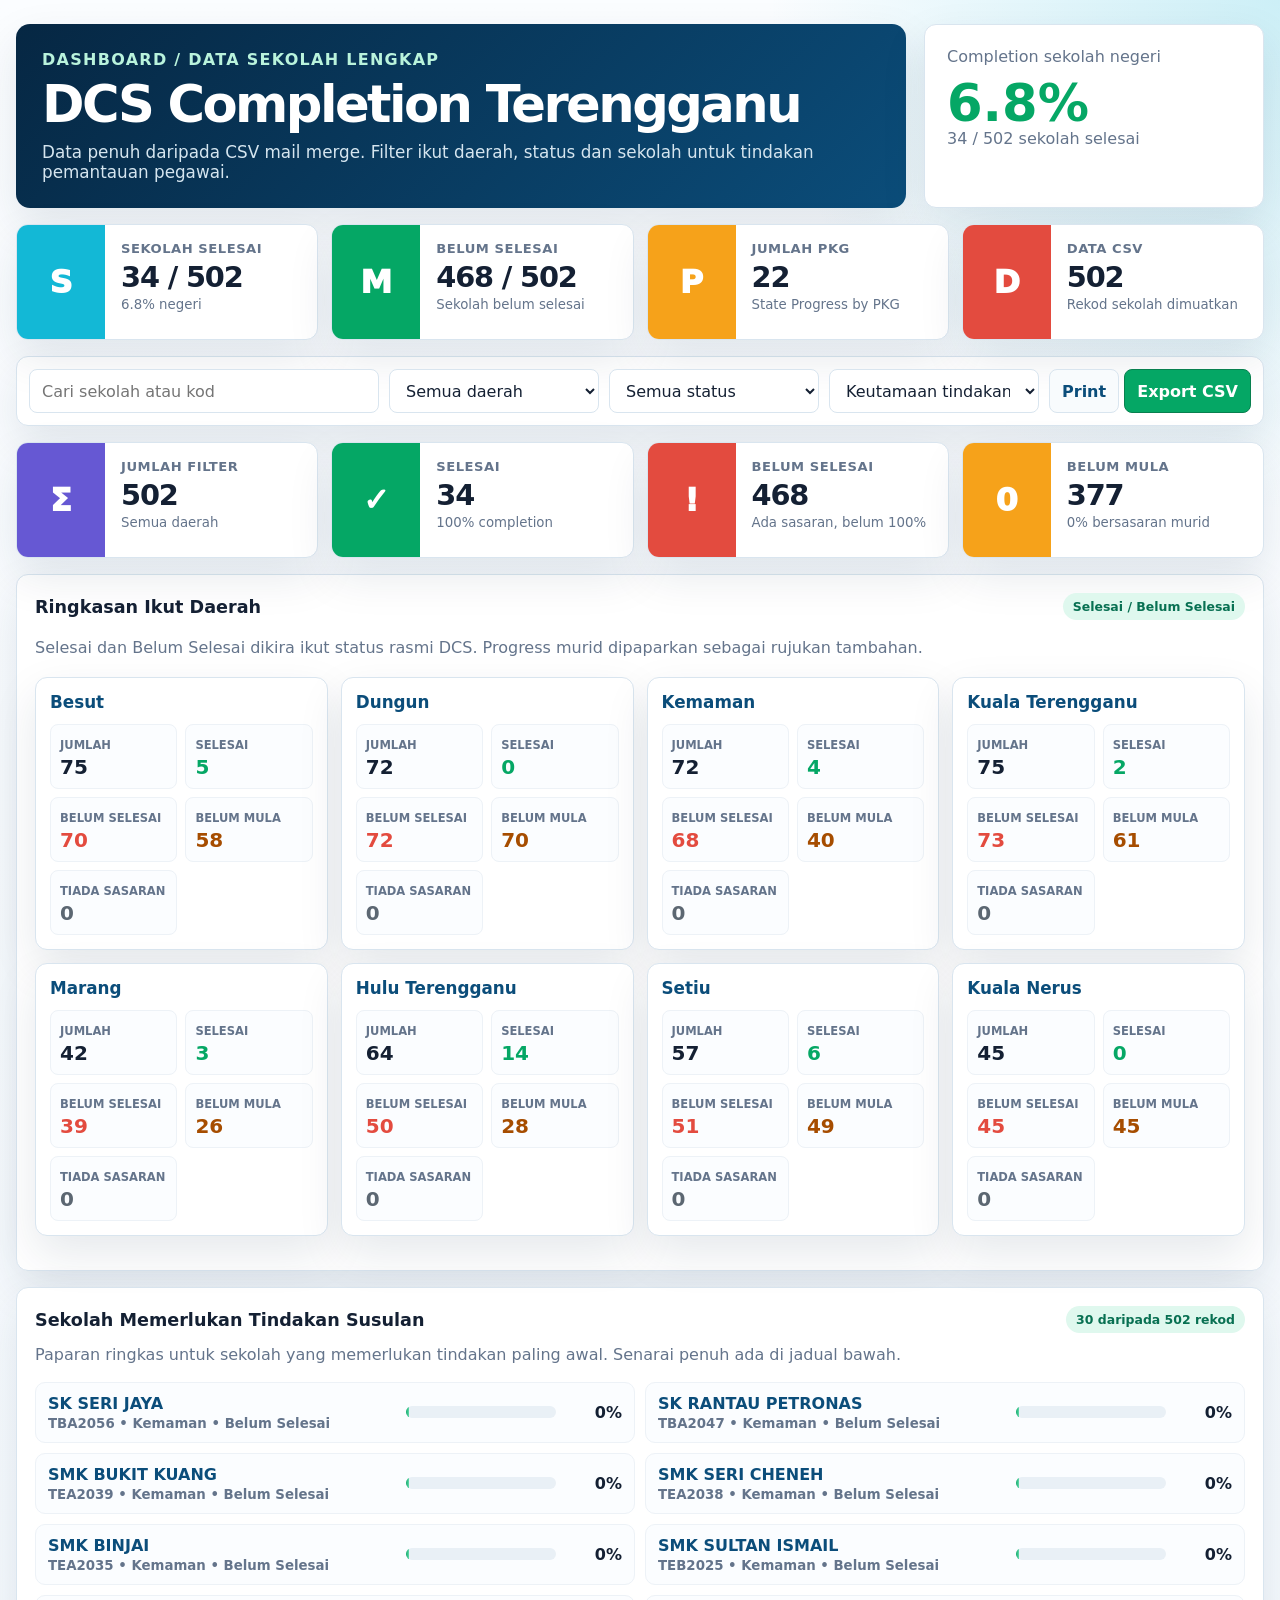
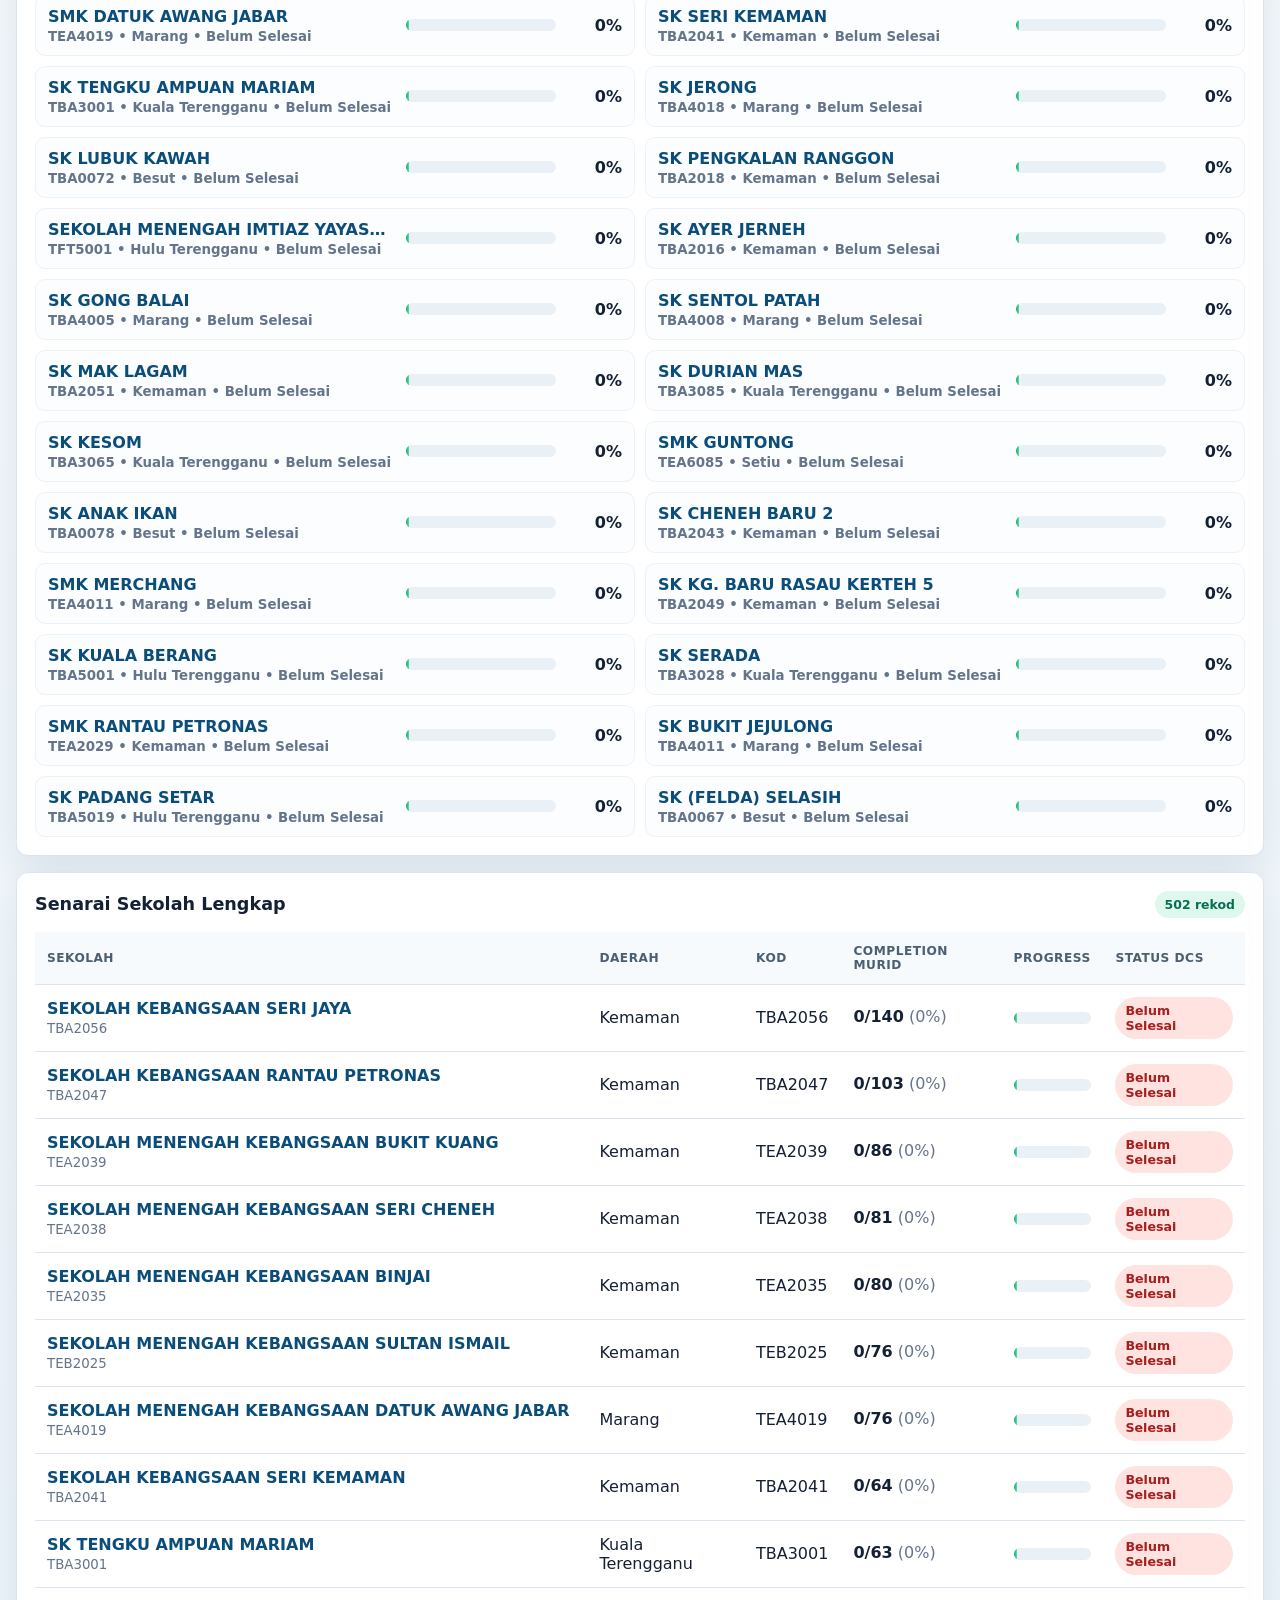
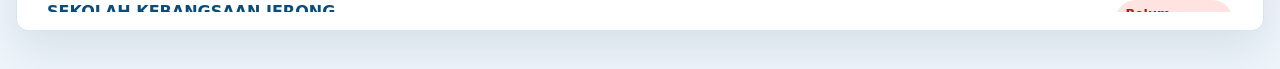
==== commit fdc277f7: "Improve district follow-up panel layout" ====
--- a/dcs-dashboard/index.html
+++ b/dcs-dashboard/index.html
@@ -1,7 +1,7 @@
 <!doctype html>
 <html lang="ms"><head><meta charset="utf-8"><meta name="viewport" content="width=device-width, initial-scale=1"><title>Dashboard DCS Terengganu</title><style>
-:root{--navy:#062743;--blue:#0b4d7a;--green:#05a765;--red:#e34b3f;--orange:#f6a21a;--cyan:#13b8d6;--purple:#6658d3;--bg:#eef5fb;--ink:#142033;--muted:#64748b;--line:#d9e5ef;--card:#fff;--shadow:0 18px 45px rgba(10,38,64,.10);font-family:Inter,system-ui,-apple-system,BlinkMacSystemFont,"Segoe UI",sans-serif}*{box-sizing:border-box}body{margin:0;background:radial-gradient(circle at top right,rgba(19,184,214,.20),transparent 32rem),linear-gradient(180deg,#fbfdff,var(--bg));color:var(--ink)}main{width:min(1500px,calc(100% - 32px));margin:auto;padding:24px 0 38px}.top{display:grid;grid-template-columns:1fr 340px;gap:18px;margin-bottom:16px}.hero{background:linear-gradient(135deg,var(--navy),var(--blue));color:white;border-radius:14px;padding:26px;box-shadow:var(--shadow)}.hero p:first-child{margin:0 0 10px;color:#b9f3dc;font-weight:850;letter-spacing:.08em;text-transform:uppercase}.hero h1{margin:0;font-size:clamp(2rem,4vw,3.7rem);line-height:1;letter-spacing:-.05em}.hero p:last-child{margin:12px 0 0;color:#d5e5ef;font-size:1.05rem}.score,.kpi,.panel,.district{background:var(--card);border:1px solid var(--line);border-radius:12px;box-shadow:var(--shadow)}.score{padding:22px}.score span{color:var(--muted)}.score b{display:block;color:var(--green);font-size:3.2rem;line-height:1;margin-top:12px}.kpis,.district-grid{display:grid;grid-template-columns:repeat(4,1fr);gap:13px;margin-bottom:16px}.kpi{display:grid;grid-template-columns:88px 1fr;min-height:116px;overflow:hidden}.kpi i{display:grid;place-items:center;color:white;font-style:normal;font-size:2rem;font-weight:950}.kpi div{padding:16px}.kpi span{display:block;color:var(--muted);font-size:.82rem;font-weight:800;text-transform:uppercase;letter-spacing:.04em}.kpi b{display:block;font-size:1.8rem;margin-top:4px;letter-spacing:-.04em}.cyan{background:var(--cyan)}.green{background:var(--green)}.orange{background:var(--orange)}.red{background:var(--red)}.purple{background:var(--purple)}.toolbar{display:grid;grid-template-columns:1fr 210px 210px 210px auto;gap:10px;background:white;border:1px solid var(--line);border-radius:12px;box-shadow:var(--shadow);padding:12px;margin-bottom:16px}input,select,button{min-height:44px;border:1px solid var(--line);border-radius:8px;background:white;color:var(--ink);font:inherit;padding:0 12px}button{background:var(--green);color:white;border-color:#08804f;font-weight:850;cursor:pointer}.secondary{background:#f8fbfd;color:var(--blue);border-color:var(--line)}.panel{padding:18px;margin-top:16px}.head{display:flex;justify-content:space-between;align-items:center;gap:12px;margin-bottom:14px}.head h2{margin:0;font-size:1.1rem}.pill{border-radius:999px;background:#dff8ee;color:#087052;padding:6px 10px;font-size:.78rem;font-weight:850}.district{padding:14px;cursor:pointer}.district h3{margin:0 0 12px;color:var(--blue);font-size:1.05rem}.stats{display:grid;grid-template-columns:repeat(2,1fr);gap:8px}.stat{background:#fbfdff;border:1px solid #edf2f7;border-radius:8px;padding:9px}.stat span{font-size:.72rem;color:var(--muted);font-weight:850;text-transform:uppercase}.stat b{display:block;margin-top:2px;font-size:1.25rem}.ok{color:var(--green)}.bad{color:var(--red)}.zero{color:#a64d00}.none{color:#5c6772}.selected{outline:3px solid rgba(5,167,101,.22)}.bars{display:grid;gap:9px}.barrow{display:grid;grid-template-columns:minmax(250px,1fr) 1fr 58px;gap:10px;align-items:center}.name{font-weight:800;color:var(--blue);white-space:nowrap;overflow:hidden;text-overflow:ellipsis}.bar{height:12px;border-radius:999px;background:#e9f0f6;overflow:hidden}.fill{display:block;height:100%;background:linear-gradient(90deg,var(--green),#69dbad);border-radius:999px;min-width:3px}.tablewrap{overflow:auto;max-height:680px}table{width:100%;border-collapse:collapse;min-width:1120px}th,td{padding:12px;border-bottom:1px solid var(--line);text-align:left;vertical-align:middle}th{position:sticky;top:0;background:#f7fafc;color:#4b5f73;text-transform:uppercase;font-size:.76rem;letter-spacing:.04em;z-index:1}.school b{display:block;color:var(--blue)}.school small{color:var(--muted)}.status{display:inline-flex;justify-content:center;min-width:108px;border-radius:999px;padding:6px 10px;font-size:.79rem;font-weight:900}.done{background:#dff8ee;color:#087052}.high{background:#e7f5ff;color:#0b5f99}.mid{background:#fff4d6;color:#8a5a00}.started{background:#ffe8cc;color:#a64d00}.nonebg{background:#f1f3f5;color:#5c6772}.zerobg{background:#ffe3e0;color:#a61e1e}.note{color:var(--muted);line-height:1.55}@media(max-width:1120px){.top{grid-template-columns:1fr}.kpis,.district-grid{grid-template-columns:repeat(2,1fr)}.toolbar{grid-template-columns:1fr 1fr}}@media(max-width:680px){main{width:min(100% - 20px,1500px)}.kpis,.district-grid,.toolbar{grid-template-columns:1fr}.kpi{grid-template-columns:76px 1fr}.barrow{grid-template-columns:1fr 100px 52px}.hero,.score,.panel{border-radius:10px}}
-</style></head><body><main><section class="top"><div class="hero"><p>Dashboard / Data Sekolah Lengkap</p><h1>DCS Completion Terengganu</h1><p>Data penuh daripada CSV mail merge. Filter ikut daerah, status dan sekolah untuk tindakan pemantauan pegawai.</p></div><aside class="score"><span>Completion sekolah negeri</span><b>6.8%</b><span>34 / 502 sekolah selesai</span></aside></section><section class="kpis"><div class="kpi"><i class="cyan">S</i><div><span>Sekolah selesai</span><b>34 / 502</b><small class="note">6.8% negeri</small></div></div><div class="kpi"><i class="green">M</i><div><span>Belum selesai</span><b>468 / 502</b><small class="note">Sekolah belum selesai</small></div></div><div class="kpi"><i class="orange">P</i><div><span>Jumlah PKG</span><b>22</b><small class="note">State Progress by PKG</small></div></div><div class="kpi"><i class="red">D</i><div><span>Data CSV</span><b id="csvCount">0</b><small class="note">Rekod sekolah dimuatkan</small></div></div></section><section class="toolbar"><input id="search" type="search" placeholder="Cari sekolah atau kod"><select id="district"><option value="all">Semua daerah</option></select><select id="status"><option value="all">Semua status</option><option value="done">Selesai 100%</option><option value="notdone">Belum Selesai</option><option value="zero">Belum mula 0%</option><option value="started">1% - 49%</option><option value="mid">50% - 79%</option><option value="high">80% - 99%</option><option value="none">Tiada sasaran</option></select><select id="sort"><option value="lowest">Keutamaan tindakan</option><option value="highest">Completion tertinggi</option><option value="total">Jumlah murid tertinggi</option><option value="school">Nama sekolah A-Z</option><option value="district">Daerah A-Z</option></select><div><button class="secondary" onclick="window.print()">Print</button> <button id="export">Export CSV</button></div></section><section class="kpis"><div class="kpi"><i class="purple">Σ</i><div><span>Jumlah filter</span><b id="kTotal">0</b><small class="note" id="kScope">Semua daerah</small></div></div><div class="kpi"><i class="green">✓</i><div><span>Selesai</span><b id="kDone">0</b><small class="note">100% completion</small></div></div><div class="kpi"><i class="red">!</i><div><span>Belum Selesai</span><b id="kNotDone">0</b><small class="note">Ada sasaran, belum 100%</small></div></div><div class="kpi"><i class="orange">0</i><div><span>Belum Mula</span><b id="kZero">0</b><small class="note">0% bersasaran murid</small></div></div></section><section class="panel"><div class="head"><h2>Ringkasan Ikut Daerah</h2><span class="pill">Selesai / Belum Selesai</span></div><p class="note">Selesai dan Belum Selesai dikira ikut status rasmi DCS. Progress murid dipaparkan sebagai rujukan tambahan.</p><div class="district-grid" id="districtCards"></div></section><section class="panel"><div class="head"><h2>Sekolah Memerlukan Tindakan Susulan</h2><span class="pill" id="rankCount">30 paparan terendah</span></div><div class="bars" id="bars"></div></section><section class="panel"><div class="head"><h2>Senarai Sekolah Lengkap</h2><span class="pill" id="tableCount">0 rekod</span></div><div class="tablewrap"><table><thead><tr><th>Sekolah</th><th>Daerah</th><th>Kod</th><th>Completion Murid</th><th>Progress</th><th>Status DCS</th></tr></thead><tbody id="tbody"><tr><td colspan="7">Memuatkan data CSV...</td></tr></tbody></table></div></section></main><script>
+:root{--navy:#062743;--blue:#0b4d7a;--green:#05a765;--red:#e34b3f;--orange:#f6a21a;--cyan:#13b8d6;--purple:#6658d3;--bg:#eef5fb;--ink:#142033;--muted:#64748b;--line:#d9e5ef;--card:#fff;--shadow:0 18px 45px rgba(10,38,64,.10);font-family:Inter,system-ui,-apple-system,BlinkMacSystemFont,"Segoe UI",sans-serif}*{box-sizing:border-box}body{margin:0;background:radial-gradient(circle at top right,rgba(19,184,214,.20),transparent 32rem),linear-gradient(180deg,#fbfdff,var(--bg));color:var(--ink)}main{width:min(1500px,calc(100% - 32px));margin:auto;padding:24px 0 38px}.top{display:grid;grid-template-columns:1fr 340px;gap:18px;margin-bottom:16px}.hero{background:linear-gradient(135deg,var(--navy),var(--blue));color:white;border-radius:14px;padding:26px;box-shadow:var(--shadow)}.hero p:first-child{margin:0 0 10px;color:#b9f3dc;font-weight:850;letter-spacing:.08em;text-transform:uppercase}.hero h1{margin:0;font-size:clamp(2rem,4vw,3.7rem);line-height:1;letter-spacing:-.05em}.hero p:last-child{margin:12px 0 0;color:#d5e5ef;font-size:1.05rem}.score,.kpi,.panel,.district{background:var(--card);border:1px solid var(--line);border-radius:12px;box-shadow:var(--shadow)}.score{padding:22px}.score span{color:var(--muted)}.score b{display:block;color:var(--green);font-size:3.2rem;line-height:1;margin-top:12px}.kpis,.district-grid{display:grid;grid-template-columns:repeat(4,1fr);gap:13px;margin-bottom:16px}.kpi{display:grid;grid-template-columns:88px 1fr;min-height:116px;overflow:hidden}.kpi i{display:grid;place-items:center;color:white;font-style:normal;font-size:2rem;font-weight:950}.kpi div{padding:16px}.kpi span{display:block;color:var(--muted);font-size:.82rem;font-weight:800;text-transform:uppercase;letter-spacing:.04em}.kpi b{display:block;font-size:1.8rem;margin-top:4px;letter-spacing:-.04em}.cyan{background:var(--cyan)}.green{background:var(--green)}.orange{background:var(--orange)}.red{background:var(--red)}.purple{background:var(--purple)}.toolbar{display:grid;grid-template-columns:1fr 210px 210px 210px auto;gap:10px;background:white;border:1px solid var(--line);border-radius:12px;box-shadow:var(--shadow);padding:12px;margin-bottom:16px}input,select,button{min-height:44px;border:1px solid var(--line);border-radius:8px;background:white;color:var(--ink);font:inherit;padding:0 12px}button{background:var(--green);color:white;border-color:#08804f;font-weight:850;cursor:pointer}.secondary{background:#f8fbfd;color:var(--blue);border-color:var(--line)}.panel{padding:18px;margin-top:16px}.head{display:flex;justify-content:space-between;align-items:center;gap:12px;margin-bottom:14px}.head h2{margin:0;font-size:1.1rem}.pill{border-radius:999px;background:#dff8ee;color:#087052;padding:6px 10px;font-size:.78rem;font-weight:850}.district{padding:14px;cursor:pointer}.district h3{margin:0 0 12px;color:var(--blue);font-size:1.05rem}.stats{display:grid;grid-template-columns:repeat(2,1fr);gap:8px}.stat{background:#fbfdff;border:1px solid #edf2f7;border-radius:8px;padding:9px}.stat span{font-size:.72rem;color:var(--muted);font-weight:850;text-transform:uppercase}.stat b{display:block;margin-top:2px;font-size:1.25rem}.ok{color:var(--green)}.bad{color:var(--red)}.zero{color:#a64d00}.none{color:#5c6772}.selected{outline:3px solid rgba(5,167,101,.22)}.action-note{margin:-4px 0 14px}.bars{display:grid;grid-template-columns:repeat(2,minmax(0,1fr));gap:10px}.barrow{display:grid;grid-template-columns:minmax(0,1fr) 150px 54px;gap:12px;align-items:center;background:#fbfdff;border:1px solid #edf2f7;border-radius:10px;padding:11px 12px}.name{display:block;font-weight:850;color:var(--blue);white-space:nowrap;overflow:hidden;text-overflow:ellipsis}.barrow small{display:block;color:var(--muted);font-weight:750;margin-top:3px}.barrow b{text-align:right}.bar{height:12px;border-radius:999px;background:#e9f0f6;overflow:hidden}.fill{display:block;height:100%;background:linear-gradient(90deg,var(--green),#69dbad);border-radius:999px;min-width:3px}.tablewrap{overflow:auto;max-height:680px}table{width:100%;border-collapse:collapse;min-width:1120px}th,td{padding:12px;border-bottom:1px solid var(--line);text-align:left;vertical-align:middle}th{position:sticky;top:0;background:#f7fafc;color:#4b5f73;text-transform:uppercase;font-size:.76rem;letter-spacing:.04em;z-index:1}.school b{display:block;color:var(--blue)}.school small{color:var(--muted)}.status{display:inline-flex;justify-content:center;min-width:108px;border-radius:999px;padding:6px 10px;font-size:.79rem;font-weight:900}.done{background:#dff8ee;color:#087052}.high{background:#e7f5ff;color:#0b5f99}.mid{background:#fff4d6;color:#8a5a00}.started{background:#ffe8cc;color:#a64d00}.nonebg{background:#f1f3f5;color:#5c6772}.zerobg{background:#ffe3e0;color:#a61e1e}.note{color:var(--muted);line-height:1.55}@media(max-width:1120px){.top{grid-template-columns:1fr}.kpis,.district-grid{grid-template-columns:repeat(2,1fr)}.toolbar{grid-template-columns:1fr 1fr}.bars{grid-template-columns:1fr}}@media(max-width:680px){main{width:min(100% - 20px,1500px)}.kpis,.district-grid,.toolbar{grid-template-columns:1fr}.kpi{grid-template-columns:76px 1fr}.barrow{grid-template-columns:1fr 96px 50px}.hero,.score,.panel{border-radius:10px}}
+</style></head><body><main><section class="top"><div class="hero"><p>Dashboard / Data Sekolah Lengkap</p><h1>DCS Completion Terengganu</h1><p>Data penuh daripada CSV mail merge. Filter ikut daerah, status dan sekolah untuk tindakan pemantauan pegawai.</p></div><aside class="score"><span>Completion sekolah negeri</span><b>6.8%</b><span>34 / 502 sekolah selesai</span></aside></section><section class="kpis"><div class="kpi"><i class="cyan">S</i><div><span>Sekolah selesai</span><b>34 / 502</b><small class="note">6.8% negeri</small></div></div><div class="kpi"><i class="green">M</i><div><span>Belum selesai</span><b>468 / 502</b><small class="note">Sekolah belum selesai</small></div></div><div class="kpi"><i class="orange">P</i><div><span>Jumlah PKG</span><b>22</b><small class="note">State Progress by PKG</small></div></div><div class="kpi"><i class="red">D</i><div><span>Data CSV</span><b id="csvCount">0</b><small class="note">Rekod sekolah dimuatkan</small></div></div></section><section class="toolbar"><input id="search" type="search" placeholder="Cari sekolah atau kod"><select id="district"><option value="all">Semua daerah</option></select><select id="status"><option value="all">Semua status</option><option value="done">Selesai 100%</option><option value="notdone">Belum Selesai</option><option value="zero">Belum mula 0%</option><option value="started">1% - 49%</option><option value="mid">50% - 79%</option><option value="high">80% - 99%</option><option value="none">Tiada sasaran</option></select><select id="sort"><option value="lowest">Keutamaan tindakan</option><option value="highest">Completion tertinggi</option><option value="total">Jumlah murid tertinggi</option><option value="school">Nama sekolah A-Z</option><option value="district">Daerah A-Z</option></select><div><button class="secondary" onclick="window.print()">Print</button> <button id="export">Export CSV</button></div></section><section class="kpis"><div class="kpi"><i class="purple">Σ</i><div><span>Jumlah filter</span><b id="kTotal">0</b><small class="note" id="kScope">Semua daerah</small></div></div><div class="kpi"><i class="green">✓</i><div><span>Selesai</span><b id="kDone">0</b><small class="note">100% completion</small></div></div><div class="kpi"><i class="red">!</i><div><span>Belum Selesai</span><b id="kNotDone">0</b><small class="note">Ada sasaran, belum 100%</small></div></div><div class="kpi"><i class="orange">0</i><div><span>Belum Mula</span><b id="kZero">0</b><small class="note">0% bersasaran murid</small></div></div></section><section class="panel"><div class="head"><h2>Ringkasan Ikut Daerah</h2><span class="pill">Selesai / Belum Selesai</span></div><p class="note">Selesai dan Belum Selesai dikira ikut status rasmi DCS. Progress murid dipaparkan sebagai rujukan tambahan.</p><div class="district-grid" id="districtCards"></div></section><section class="panel"><div class="head"><h2 id="actionTitle">Sekolah Memerlukan Tindakan Susulan</h2><span class="pill" id="rankCount">30 paparan terendah</span></div><p class="note action-note" id="actionNote">Paparan ringkas untuk sekolah yang memerlukan tindakan paling awal. Senarai penuh ada di jadual bawah.</p><div class="bars" id="bars"></div></section><section class="panel"><div class="head"><h2>Senarai Sekolah Lengkap</h2><span class="pill" id="tableCount">0 rekod</span></div><div class="tablewrap"><table><thead><tr><th>Sekolah</th><th>Daerah</th><th>Kod</th><th>Completion Murid</th><th>Progress</th><th>Status DCS</th></tr></thead><tbody id="tbody"><tr><td colspan="7">Memuatkan data CSV...</td></tr></tbody></table></div></section></main><script>
 const districtMap={'0':'Besut','1':'Dungun','2':'Kemaman','3':'Kuala Terengganu','4':'Marang','5':'Hulu Terengganu','6':'Setiu','7':'Kuala Nerus'};
 const districts=['Besut','Dungun','Kemaman','Kuala Terengganu','Marang','Hulu Terengganu','Setiu','Kuala Nerus'];
 let data=[];
@@ -17,7 +17,7 @@
 function filtered(){const q=$('search').value.toLowerCase().trim();const d=$('district').value;const s=$('status').value;let rows=data.filter(r=>(d==='all'||r.district===d)&&(r.name+' '+r.code+' '+r.district).toLowerCase().includes(q));if(s!=='all'){rows=rows.filter(r=>s==='notdone'?isNotDone(r):statusKey(r)===s)}rows.sort((a,b)=>{const sort=$('sort').value;if(sort==='highest')return pct(b)-pct(a)||b.total-a.total;if(sort==='total')return b.total-a.total;if(sort==='school')return a.name.localeCompare(b.name);if(sort==='district')return a.district.localeCompare(b.district)||a.name.localeCompare(b.name);return pct(a)-pct(b)||b.total-a.total});return rows}
 function renderDistricts(){const selected=$('district').value;$('districtCards').innerHTML=districts.map(function(d){const s=summarize(data.filter(r=>r.district===d));return '<article class="district '+(selected===d?'selected':'')+'" onclick="pickDistrict(\''+d+'\')"><h3>'+d+'</h3><div class="stats"><div class="stat"><span>Jumlah</span><b>'+s.total+'</b></div><div class="stat"><span>Selesai</span><b class="ok">'+s.done+'</b></div><div class="stat"><span>Belum Selesai</span><b class="bad">'+s.notdone+'</b></div><div class="stat"><span>Belum Mula</span><b class="zero">'+s.zero+'</b></div><div class="stat"><span>Tiada Sasaran</span><b class="none">'+s.none+'</b></div></div></article>'}).join('')}
 function pickDistrict(d){$('district').value=d;render()}
-function render(){const rows=filtered();const s=summarize(rows);$('csvCount').textContent=data.length;$('kTotal').textContent=s.total;$('kDone').textContent=s.done;$('kNotDone').textContent=s.notdone;$('kZero').textContent=s.zero;$('kScope').textContent=$('district').value==='all'?'Semua daerah':$('district').value;$('rankCount').textContent=Math.min(rows.length,30)+' paparan terendah';$('tableCount').textContent=rows.length+' rekod';$('bars').innerHTML=rows.slice(0,30).map(function(r){return '<div class="barrow"><span class="name" title="'+r.name+'">'+short(r.name)+'</span><span class="bar"><span class="fill" style="width:'+Math.max(pct(r),r.done?2:0)+'%"></span></span><b>'+pctText(r)+'</b></div>'}).join('');$('tbody').innerHTML=rows.map(function(r){return '<tr><td class="school"><b>'+r.name+'</b><small>'+r.code+'</small></td><td>'+r.district+'</td><td>'+r.code+'</td><td><b>'+r.done+'/'+r.total+'</b> <span class="note">('+pctText(r)+')</span></td><td><div class="bar"><div class="fill" style="width:'+Math.max(pct(r),r.done?2:0)+'%"></div></div></td><td><span class="status '+(statusKey(r)==='done'?'done':statusKey(r)==='none'?'nonebg':(statusKey(r)==='zero'||statusKey(r)==='notdone')?'zerobg':statusKey(r))+'">'+statusLabel(r)+'</span></td></tr>'}).join('')||'<tr><td colspan="7">Tiada rekod sepadan.</td></tr>';renderDistricts()}
+function render(){const rows=filtered();const s=summarize(rows);const selectedDistrict=$('district').value;const actionLimit=selectedDistrict==='all'?30:15;$('csvCount').textContent=data.length;$('kTotal').textContent=s.total;$('kDone').textContent=s.done;$('kNotDone').textContent=s.notdone;$('kZero').textContent=s.zero;$('kScope').textContent=selectedDistrict==='all'?'Semua daerah':selectedDistrict;$('actionTitle').textContent=selectedDistrict==='all'?'Sekolah Memerlukan Tindakan Susulan':'Tindakan Utama '+selectedDistrict;$('rankCount').textContent=Math.min(rows.length,actionLimit)+' daripada '+rows.length+' rekod';$('actionNote').textContent=selectedDistrict==='all'?'Paparan ringkas untuk sekolah yang memerlukan tindakan paling awal. Senarai penuh ada di jadual bawah.':'Paparan ini diringkaskan kepada 15 sekolah keutamaan dahulu. Senarai penuh daerah '+selectedDistrict+' ada di jadual bawah.';$('tableCount').textContent=rows.length+' rekod';$('bars').innerHTML=rows.slice(0,actionLimit).map(function(r){return '<div class="barrow"><div><span class="name" title="'+r.name+'">'+short(r.name)+'</span><small>'+r.code+' • '+r.district+' • '+statusLabel(r)+'</small></div><span class="bar"><span class="fill" style="width:'+Math.max(pct(r),r.done?2:0)+'%"></span></span><b>'+pctText(r)+'</b></div>'}).join('')||'<p class="note">Tiada rekod sepadan.</p>';$('tbody').innerHTML=rows.map(function(r){return '<tr><td class="school"><b>'+r.name+'</b><small>'+r.code+'</small></td><td>'+r.district+'</td><td>'+r.code+'</td><td><b>'+r.done+'/'+r.total+'</b> <span class="note">('+pctText(r)+')</span></td><td><div class="bar"><div class="fill" style="width:'+Math.max(pct(r),r.done?2:0)+'%"></div></div></td><td><span class="status '+(statusKey(r)==='done'?'done':statusKey(r)==='none'?'nonebg':(statusKey(r)==='zero'||statusKey(r)==='notdone')?'zerobg':statusKey(r))+'">'+statusLabel(r)+'</span></td></tr>'}).join('')||'<tr><td colspan="7">Tiada rekod sepadan.</td></tr>';renderDistricts()}
 function exportCSV(){const rows=filtered();const header=['district','school_name','school_code','done','total','percentage','status'];const csv=[header].concat(rows.map(r=>[r.district,r.name,r.code,r.done,r.total,pctText(r),statusLabel(r)])).map(cols=>cols.map(v=>'"'+String(v).replaceAll('"','""')+'"').join(',')).join('\n');const url=URL.createObjectURL(new Blob([csv],{type:'text/csv;charset=utf-8'}));const a=document.createElement('a');a.href=url;a.download='dcs-dashboard-filtered.csv';a.click();URL.revokeObjectURL(url)}
 async function init(){districts.forEach(d=>{const o=document.createElement('option');o.value=d;o.textContent=d;$('district').appendChild(o)});try{const text=await fetch('data.csv?ts=20261006131650',{cache:'no-store'}).then(r=>{if(!r.ok)throw new Error('CSV not found');return r.text()});data=parseCSV(text).map(r=>{const parts=(r.student_completion||'0/0').split('/').map(n=>Number(n)||0);const digit=(r.school_code||'').match(/^[A-Z]{3}(\d)/)?.[1]||'?';const rawStatus=(r.school_completion||'').trim().toLowerCase();const schoolStatus=rawStatus==='selesai'?'done':(rawStatus?'notdone':'');return{name:r.school_name,code:r.school_code,district:districtMap[digit]||'Lain-lain',done:parts[0],total:parts[1],classCompletion:r.class_completion||'',schoolStatus}});render()}catch(err){$('tbody').innerHTML='<tr><td colspan="7">Data CSV gagal dimuatkan. Pastikan data.csv berada dalam folder yang sama.</td></tr>';console.error(err)}}
 ['search','district','status','sort'].forEach(id=>$(id).addEventListener('input',render));$('export').addEventListener('click',exportCSV);init();
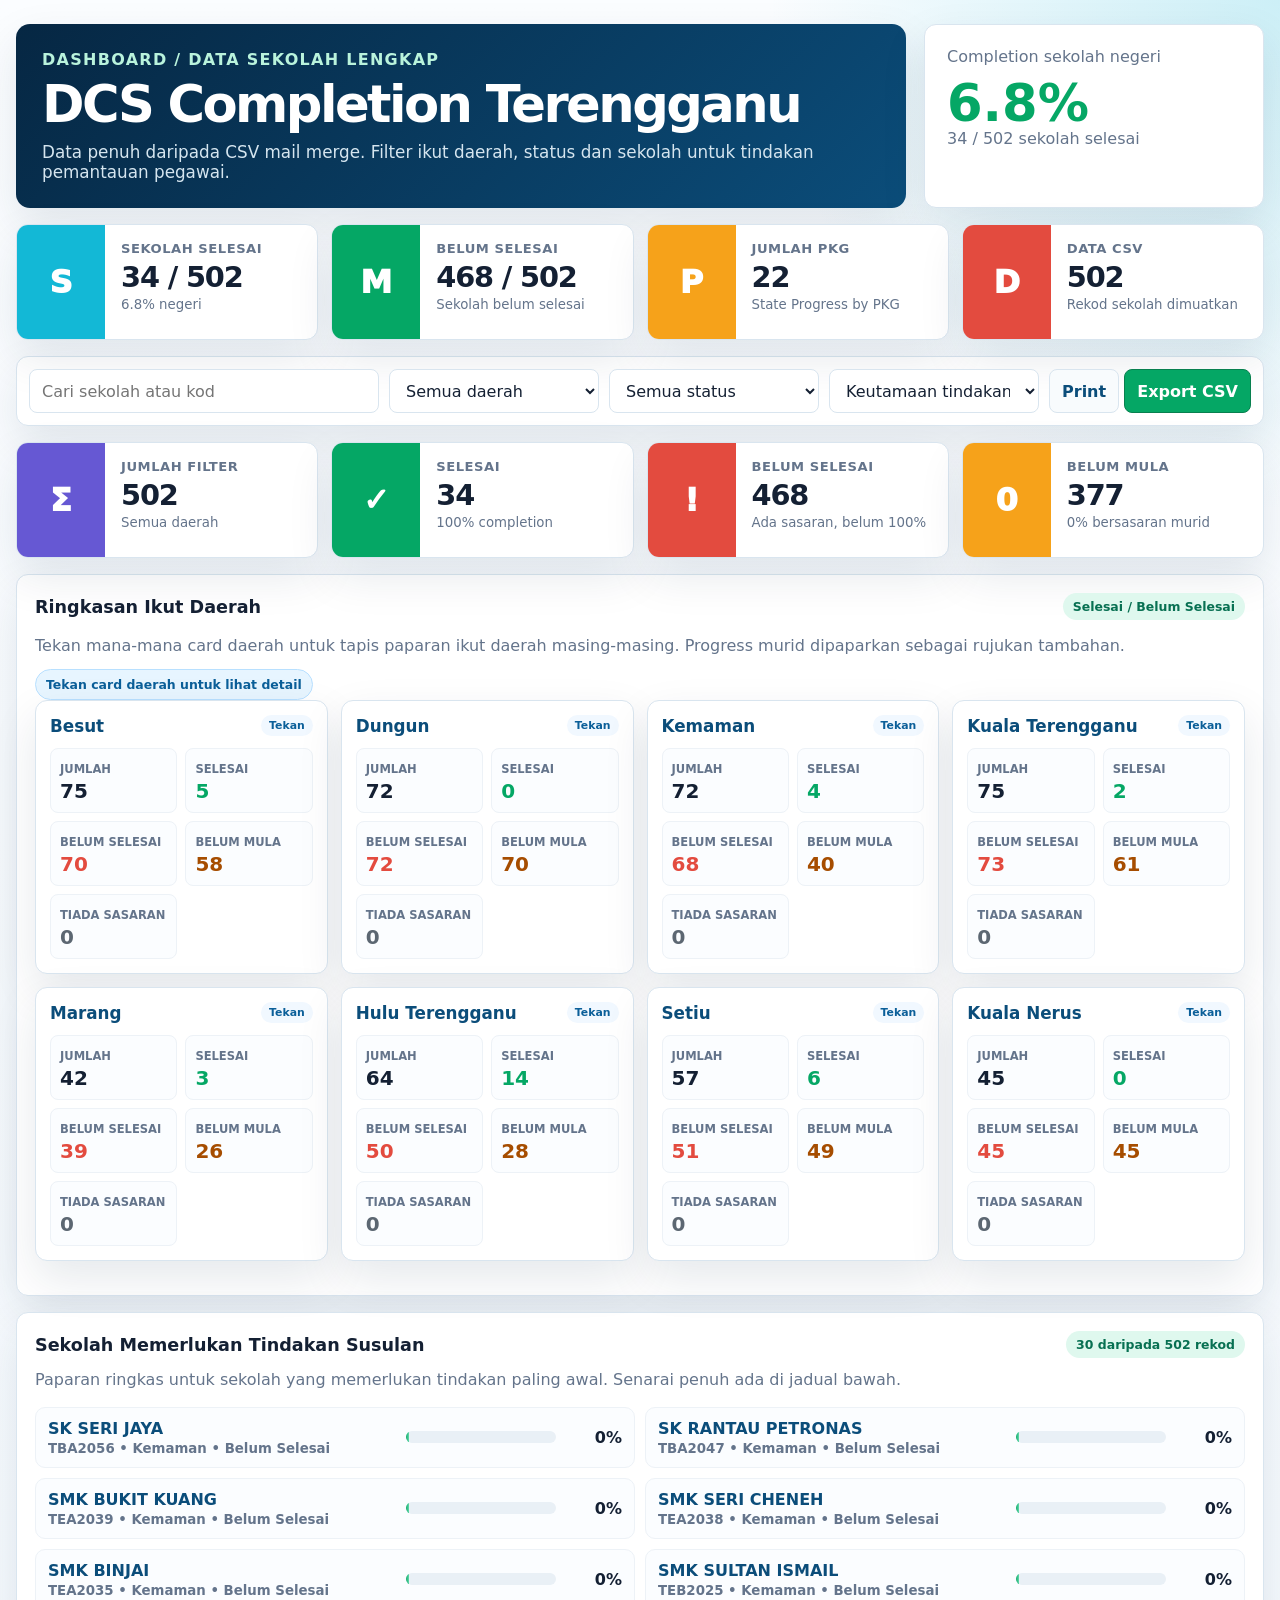
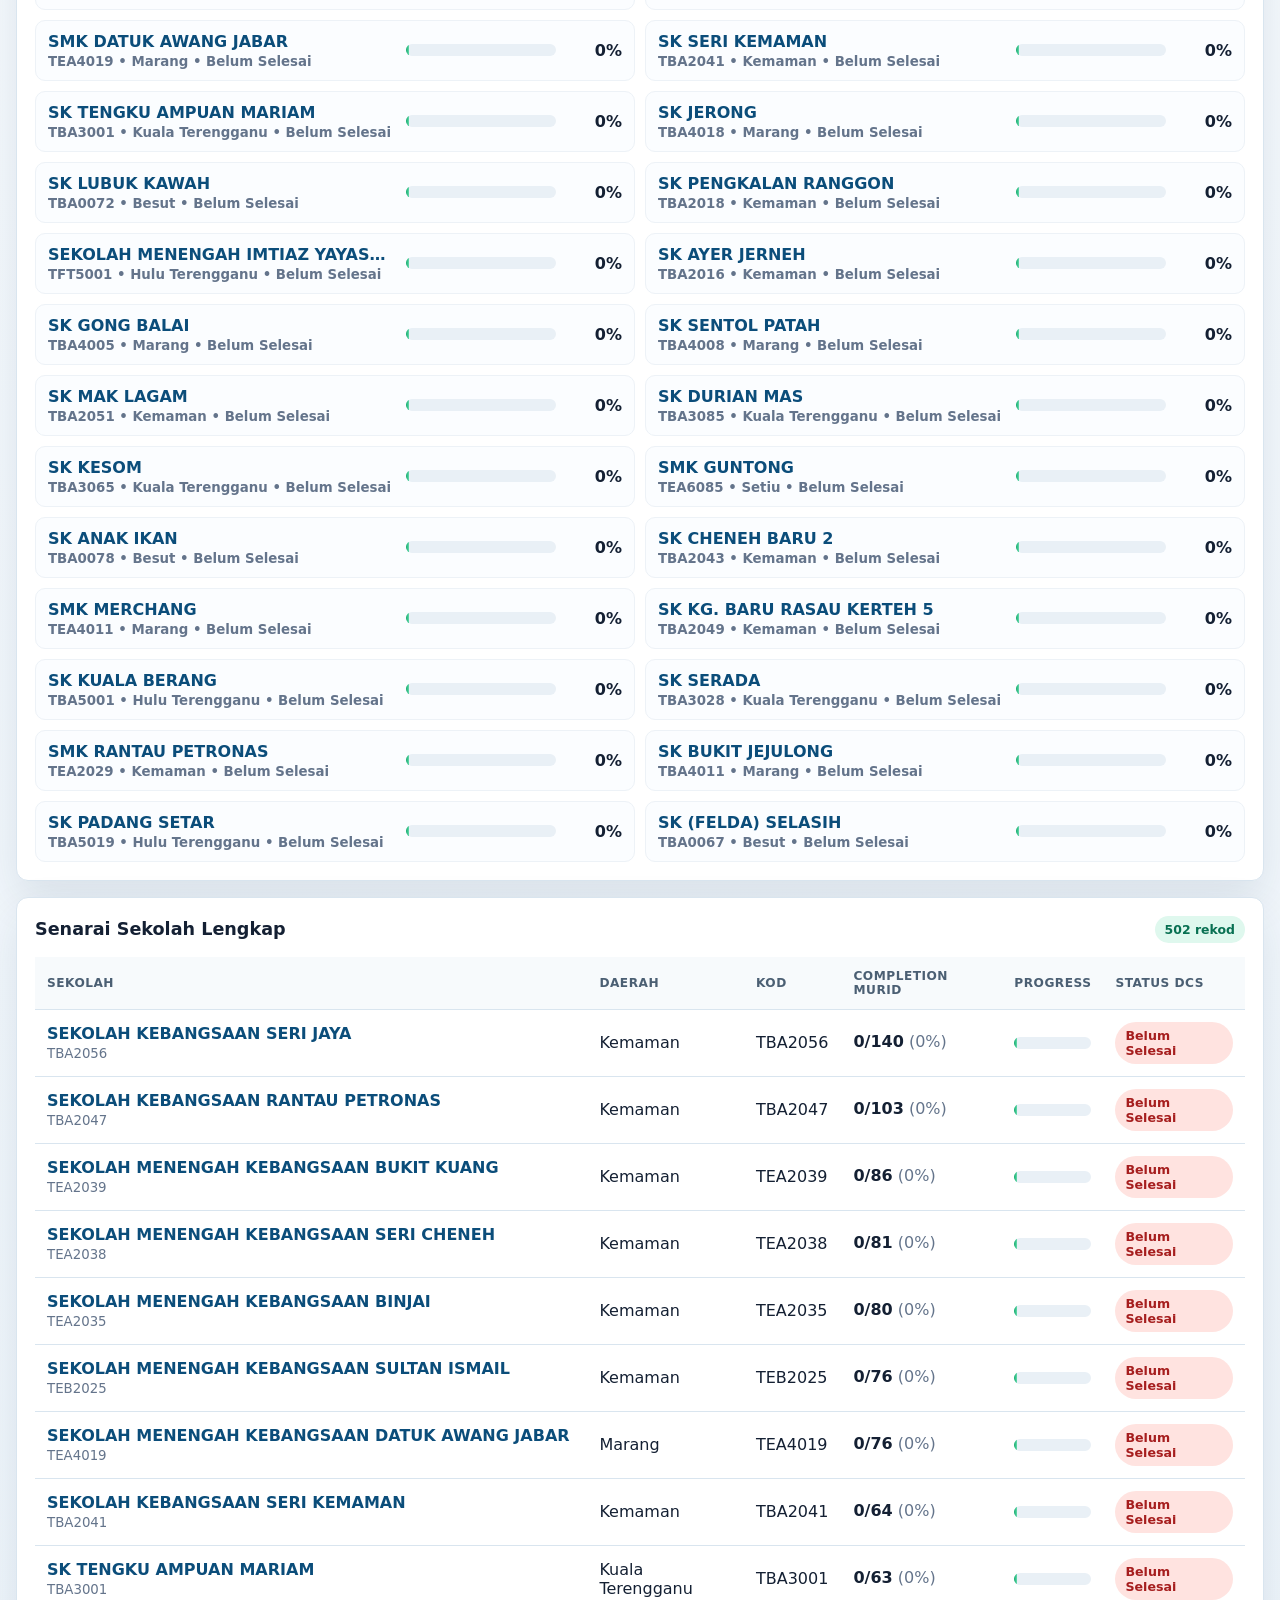
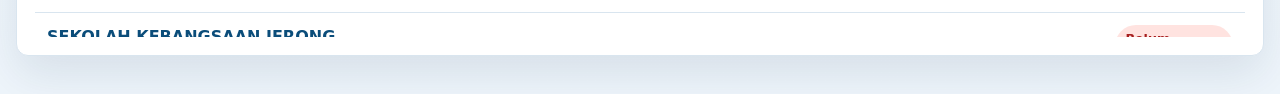
==== commit 2287e493: "Improve mobile dashboard layout" ====
--- a/dcs-dashboard/index.html
+++ b/dcs-dashboard/index.html
@@ -1,7 +1,7 @@
 <!doctype html>
 <html lang="ms"><head><meta charset="utf-8"><meta name="viewport" content="width=device-width, initial-scale=1"><title>Dashboard DCS Terengganu</title><style>
-:root{--navy:#062743;--blue:#0b4d7a;--green:#05a765;--red:#e34b3f;--orange:#f6a21a;--cyan:#13b8d6;--purple:#6658d3;--bg:#eef5fb;--ink:#142033;--muted:#64748b;--line:#d9e5ef;--card:#fff;--shadow:0 18px 45px rgba(10,38,64,.10);font-family:Inter,system-ui,-apple-system,BlinkMacSystemFont,"Segoe UI",sans-serif}*{box-sizing:border-box}body{margin:0;background:radial-gradient(circle at top right,rgba(19,184,214,.20),transparent 32rem),linear-gradient(180deg,#fbfdff,var(--bg));color:var(--ink)}main{width:min(1500px,calc(100% - 32px));margin:auto;padding:24px 0 38px}.top{display:grid;grid-template-columns:1fr 340px;gap:18px;margin-bottom:16px}.hero{background:linear-gradient(135deg,var(--navy),var(--blue));color:white;border-radius:14px;padding:26px;box-shadow:var(--shadow)}.hero p:first-child{margin:0 0 10px;color:#b9f3dc;font-weight:850;letter-spacing:.08em;text-transform:uppercase}.hero h1{margin:0;font-size:clamp(2rem,4vw,3.7rem);line-height:1;letter-spacing:-.05em}.hero p:last-child{margin:12px 0 0;color:#d5e5ef;font-size:1.05rem}.score,.kpi,.panel,.district{background:var(--card);border:1px solid var(--line);border-radius:12px;box-shadow:var(--shadow)}.score{padding:22px}.score span{color:var(--muted)}.score b{display:block;color:var(--green);font-size:3.2rem;line-height:1;margin-top:12px}.kpis,.district-grid{display:grid;grid-template-columns:repeat(4,1fr);gap:13px;margin-bottom:16px}.kpi{display:grid;grid-template-columns:88px 1fr;min-height:116px;overflow:hidden}.kpi i{display:grid;place-items:center;color:white;font-style:normal;font-size:2rem;font-weight:950}.kpi div{padding:16px}.kpi span{display:block;color:var(--muted);font-size:.82rem;font-weight:800;text-transform:uppercase;letter-spacing:.04em}.kpi b{display:block;font-size:1.8rem;margin-top:4px;letter-spacing:-.04em}.cyan{background:var(--cyan)}.green{background:var(--green)}.orange{background:var(--orange)}.red{background:var(--red)}.purple{background:var(--purple)}.toolbar{display:grid;grid-template-columns:1fr 210px 210px 210px auto;gap:10px;background:white;border:1px solid var(--line);border-radius:12px;box-shadow:var(--shadow);padding:12px;margin-bottom:16px}input,select,button{min-height:44px;border:1px solid var(--line);border-radius:8px;background:white;color:var(--ink);font:inherit;padding:0 12px}button{background:var(--green);color:white;border-color:#08804f;font-weight:850;cursor:pointer}.secondary{background:#f8fbfd;color:var(--blue);border-color:var(--line)}.panel{padding:18px;margin-top:16px}.head{display:flex;justify-content:space-between;align-items:center;gap:12px;margin-bottom:14px}.head h2{margin:0;font-size:1.1rem}.pill{border-radius:999px;background:#dff8ee;color:#087052;padding:6px 10px;font-size:.78rem;font-weight:850}.district{padding:14px;cursor:pointer}.district h3{margin:0 0 12px;color:var(--blue);font-size:1.05rem}.stats{display:grid;grid-template-columns:repeat(2,1fr);gap:8px}.stat{background:#fbfdff;border:1px solid #edf2f7;border-radius:8px;padding:9px}.stat span{font-size:.72rem;color:var(--muted);font-weight:850;text-transform:uppercase}.stat b{display:block;margin-top:2px;font-size:1.25rem}.ok{color:var(--green)}.bad{color:var(--red)}.zero{color:#a64d00}.none{color:#5c6772}.selected{outline:3px solid rgba(5,167,101,.22)}.action-note{margin:-4px 0 14px}.bars{display:grid;grid-template-columns:repeat(2,minmax(0,1fr));gap:10px}.barrow{display:grid;grid-template-columns:minmax(0,1fr) 150px 54px;gap:12px;align-items:center;background:#fbfdff;border:1px solid #edf2f7;border-radius:10px;padding:11px 12px}.name{display:block;font-weight:850;color:var(--blue);white-space:nowrap;overflow:hidden;text-overflow:ellipsis}.barrow small{display:block;color:var(--muted);font-weight:750;margin-top:3px}.barrow b{text-align:right}.bar{height:12px;border-radius:999px;background:#e9f0f6;overflow:hidden}.fill{display:block;height:100%;background:linear-gradient(90deg,var(--green),#69dbad);border-radius:999px;min-width:3px}.tablewrap{overflow:auto;max-height:680px}table{width:100%;border-collapse:collapse;min-width:1120px}th,td{padding:12px;border-bottom:1px solid var(--line);text-align:left;vertical-align:middle}th{position:sticky;top:0;background:#f7fafc;color:#4b5f73;text-transform:uppercase;font-size:.76rem;letter-spacing:.04em;z-index:1}.school b{display:block;color:var(--blue)}.school small{color:var(--muted)}.status{display:inline-flex;justify-content:center;min-width:108px;border-radius:999px;padding:6px 10px;font-size:.79rem;font-weight:900}.done{background:#dff8ee;color:#087052}.high{background:#e7f5ff;color:#0b5f99}.mid{background:#fff4d6;color:#8a5a00}.started{background:#ffe8cc;color:#a64d00}.nonebg{background:#f1f3f5;color:#5c6772}.zerobg{background:#ffe3e0;color:#a61e1e}.note{color:var(--muted);line-height:1.55}@media(max-width:1120px){.top{grid-template-columns:1fr}.kpis,.district-grid{grid-template-columns:repeat(2,1fr)}.toolbar{grid-template-columns:1fr 1fr}.bars{grid-template-columns:1fr}}@media(max-width:680px){main{width:min(100% - 20px,1500px)}.kpis,.district-grid,.toolbar{grid-template-columns:1fr}.kpi{grid-template-columns:76px 1fr}.barrow{grid-template-columns:1fr 96px 50px}.hero,.score,.panel{border-radius:10px}}
-</style></head><body><main><section class="top"><div class="hero"><p>Dashboard / Data Sekolah Lengkap</p><h1>DCS Completion Terengganu</h1><p>Data penuh daripada CSV mail merge. Filter ikut daerah, status dan sekolah untuk tindakan pemantauan pegawai.</p></div><aside class="score"><span>Completion sekolah negeri</span><b>6.8%</b><span>34 / 502 sekolah selesai</span></aside></section><section class="kpis"><div class="kpi"><i class="cyan">S</i><div><span>Sekolah selesai</span><b>34 / 502</b><small class="note">6.8% negeri</small></div></div><div class="kpi"><i class="green">M</i><div><span>Belum selesai</span><b>468 / 502</b><small class="note">Sekolah belum selesai</small></div></div><div class="kpi"><i class="orange">P</i><div><span>Jumlah PKG</span><b>22</b><small class="note">State Progress by PKG</small></div></div><div class="kpi"><i class="red">D</i><div><span>Data CSV</span><b id="csvCount">0</b><small class="note">Rekod sekolah dimuatkan</small></div></div></section><section class="toolbar"><input id="search" type="search" placeholder="Cari sekolah atau kod"><select id="district"><option value="all">Semua daerah</option></select><select id="status"><option value="all">Semua status</option><option value="done">Selesai 100%</option><option value="notdone">Belum Selesai</option><option value="zero">Belum mula 0%</option><option value="started">1% - 49%</option><option value="mid">50% - 79%</option><option value="high">80% - 99%</option><option value="none">Tiada sasaran</option></select><select id="sort"><option value="lowest">Keutamaan tindakan</option><option value="highest">Completion tertinggi</option><option value="total">Jumlah murid tertinggi</option><option value="school">Nama sekolah A-Z</option><option value="district">Daerah A-Z</option></select><div><button class="secondary" onclick="window.print()">Print</button> <button id="export">Export CSV</button></div></section><section class="kpis"><div class="kpi"><i class="purple">Σ</i><div><span>Jumlah filter</span><b id="kTotal">0</b><small class="note" id="kScope">Semua daerah</small></div></div><div class="kpi"><i class="green">✓</i><div><span>Selesai</span><b id="kDone">0</b><small class="note">100% completion</small></div></div><div class="kpi"><i class="red">!</i><div><span>Belum Selesai</span><b id="kNotDone">0</b><small class="note">Ada sasaran, belum 100%</small></div></div><div class="kpi"><i class="orange">0</i><div><span>Belum Mula</span><b id="kZero">0</b><small class="note">0% bersasaran murid</small></div></div></section><section class="panel"><div class="head"><h2>Ringkasan Ikut Daerah</h2><span class="pill">Selesai / Belum Selesai</span></div><p class="note">Selesai dan Belum Selesai dikira ikut status rasmi DCS. Progress murid dipaparkan sebagai rujukan tambahan.</p><div class="district-grid" id="districtCards"></div></section><section class="panel"><div class="head"><h2 id="actionTitle">Sekolah Memerlukan Tindakan Susulan</h2><span class="pill" id="rankCount">30 paparan terendah</span></div><p class="note action-note" id="actionNote">Paparan ringkas untuk sekolah yang memerlukan tindakan paling awal. Senarai penuh ada di jadual bawah.</p><div class="bars" id="bars"></div></section><section class="panel"><div class="head"><h2>Senarai Sekolah Lengkap</h2><span class="pill" id="tableCount">0 rekod</span></div><div class="tablewrap"><table><thead><tr><th>Sekolah</th><th>Daerah</th><th>Kod</th><th>Completion Murid</th><th>Progress</th><th>Status DCS</th></tr></thead><tbody id="tbody"><tr><td colspan="7">Memuatkan data CSV...</td></tr></tbody></table></div></section></main><script>
+:root{--navy:#062743;--blue:#0b4d7a;--green:#05a765;--red:#e34b3f;--orange:#f6a21a;--cyan:#13b8d6;--purple:#6658d3;--bg:#eef5fb;--ink:#142033;--muted:#64748b;--line:#d9e5ef;--card:#fff;--shadow:0 18px 45px rgba(10,38,64,.10);font-family:Inter,system-ui,-apple-system,BlinkMacSystemFont,"Segoe UI",sans-serif}*{box-sizing:border-box}body{margin:0;background:radial-gradient(circle at top right,rgba(19,184,214,.20),transparent 32rem),linear-gradient(180deg,#fbfdff,var(--bg));color:var(--ink)}main{width:min(1500px,calc(100% - 32px));margin:auto;padding:24px 0 38px}.top{display:grid;grid-template-columns:1fr 340px;gap:18px;margin-bottom:16px}.hero{background:linear-gradient(135deg,var(--navy),var(--blue));color:white;border-radius:14px;padding:26px;box-shadow:var(--shadow)}.hero p:first-child{margin:0 0 10px;color:#b9f3dc;font-weight:850;letter-spacing:.08em;text-transform:uppercase}.hero h1{margin:0;font-size:clamp(2rem,4vw,3.7rem);line-height:1;letter-spacing:-.05em}.hero p:last-child{margin:12px 0 0;color:#d5e5ef;font-size:1.05rem}.score,.kpi,.panel,.district{background:var(--card);border:1px solid var(--line);border-radius:12px;box-shadow:var(--shadow)}.score{padding:22px}.score span{color:var(--muted)}.score b{display:block;color:var(--green);font-size:3.2rem;line-height:1;margin-top:12px}.kpis,.district-grid{display:grid;grid-template-columns:repeat(4,1fr);gap:13px;margin-bottom:16px}.kpi{display:grid;grid-template-columns:88px 1fr;min-height:116px;overflow:hidden}.kpi i{display:grid;place-items:center;color:white;font-style:normal;font-size:2rem;font-weight:950}.kpi div{padding:16px}.kpi span{display:block;color:var(--muted);font-size:.82rem;font-weight:800;text-transform:uppercase;letter-spacing:.04em}.kpi b{display:block;font-size:1.8rem;margin-top:4px;letter-spacing:-.04em}.cyan{background:var(--cyan)}.green{background:var(--green)}.orange{background:var(--orange)}.red{background:var(--red)}.purple{background:var(--purple)}.toolbar{display:grid;grid-template-columns:1fr 210px 210px 210px auto;gap:10px;background:white;border:1px solid var(--line);border-radius:12px;box-shadow:var(--shadow);padding:12px;margin-bottom:16px}input,select,button{min-height:44px;border:1px solid var(--line);border-radius:8px;background:white;color:var(--ink);font:inherit;padding:0 12px}button{background:var(--green);color:white;border-color:#08804f;font-weight:850;cursor:pointer}.secondary{background:#f8fbfd;color:var(--blue);border-color:var(--line)}.panel{padding:18px;margin-top:16px}.head{display:flex;justify-content:space-between;align-items:center;gap:12px;margin-bottom:14px}.head h2{margin:0;font-size:1.1rem}.pill{border-radius:999px;background:#dff8ee;color:#087052;padding:6px 10px;font-size:.78rem;font-weight:850;white-space:nowrap}.tap-hint{display:inline-flex;align-items:center;gap:6px;background:#e7f5ff;color:#0b5f99;border:1px solid #b8e0ff;border-radius:999px;padding:7px 10px;font-size:.78rem;font-weight:850}.district-help{display:flex;align-items:center;justify-content:space-between;gap:10px;flex-wrap:wrap}.district-help .note{margin:0}.district{padding:14px;cursor:pointer;transition:transform .15s ease,border-color .15s ease,box-shadow .15s ease}.district:hover,.district:focus-visible{transform:translateY(-2px);border-color:#9bdac1;box-shadow:0 20px 48px rgba(5,87,55,.13);outline:none}.district:active{transform:scale(.99)}.district h3{display:flex;justify-content:space-between;align-items:center;gap:8px;margin:0 0 12px;color:var(--blue);font-size:1.05rem}.district h3 span{border-radius:999px;background:#f1f8ff;color:#0b5f99;padding:4px 8px;font-size:.68rem;font-weight:900}.stats{display:grid;grid-template-columns:repeat(2,1fr);gap:8px}.stat{background:#fbfdff;border:1px solid #edf2f7;border-radius:8px;padding:9px}.stat span{font-size:.72rem;color:var(--muted);font-weight:850;text-transform:uppercase}.stat b{display:block;margin-top:2px;font-size:1.25rem}.ok{color:var(--green)}.bad{color:var(--red)}.zero{color:#a64d00}.none{color:#5c6772}.selected{outline:3px solid rgba(5,167,101,.22)}.action-note{margin:-4px 0 14px}.bars{display:grid;grid-template-columns:repeat(2,minmax(0,1fr));gap:10px}.barrow{display:grid;grid-template-columns:minmax(0,1fr) 150px 54px;gap:12px;align-items:center;background:#fbfdff;border:1px solid #edf2f7;border-radius:10px;padding:11px 12px}.name{display:block;font-weight:850;color:var(--blue);white-space:nowrap;overflow:hidden;text-overflow:ellipsis}.barrow small{display:block;color:var(--muted);font-weight:750;margin-top:3px}.barrow b{text-align:right}.bar{height:12px;border-radius:999px;background:#e9f0f6;overflow:hidden}.fill{display:block;height:100%;background:linear-gradient(90deg,var(--green),#69dbad);border-radius:999px;min-width:3px}.tablewrap{overflow:auto;max-height:680px}table{width:100%;border-collapse:collapse;min-width:1120px}th,td{padding:12px;border-bottom:1px solid var(--line);text-align:left;vertical-align:middle}th{position:sticky;top:0;background:#f7fafc;color:#4b5f73;text-transform:uppercase;font-size:.76rem;letter-spacing:.04em;z-index:1}.school b{display:block;color:var(--blue)}.school small{color:var(--muted)}.status{display:inline-flex;justify-content:center;min-width:108px;border-radius:999px;padding:6px 10px;font-size:.79rem;font-weight:900}.done{background:#dff8ee;color:#087052}.high{background:#e7f5ff;color:#0b5f99}.mid{background:#fff4d6;color:#8a5a00}.started{background:#ffe8cc;color:#a64d00}.nonebg{background:#f1f3f5;color:#5c6772}.zerobg{background:#ffe3e0;color:#a61e1e}.note{color:var(--muted);line-height:1.55}@media(max-width:1120px){.top{grid-template-columns:1fr}.kpis,.district-grid{grid-template-columns:repeat(2,1fr)}.toolbar{grid-template-columns:1fr 1fr}.bars{grid-template-columns:1fr}}@media(max-width:680px){main{width:min(100% - 18px,1500px);padding:14px 0 26px}.top,.kpis,.district-grid,.toolbar{grid-template-columns:1fr}.hero,.score,.panel{border-radius:10px}.hero{padding:18px}.hero h1{font-size:2rem;letter-spacing:-.03em}.hero p:last-child{font-size:.95rem}.score{padding:16px}.score b{font-size:2.6rem}.kpis{gap:10px}.kpi{grid-template-columns:64px 1fr;min-height:92px}.kpi i{font-size:1.55rem}.kpi div{padding:12px}.kpi b{font-size:1.45rem}.toolbar{position:sticky;top:0;z-index:3;padding:10px}.toolbar div{display:grid;grid-template-columns:1fr 1fr;gap:8px}.toolbar button{width:100%;padding:0 8px}.head{align-items:flex-start;flex-direction:column;gap:8px}.district-help{align-items:flex-start}.tap-hint{width:100%;justify-content:center}.district{padding:12px}.stats{grid-template-columns:repeat(2,minmax(0,1fr))}.stat{padding:8px}.stat span{font-size:.66rem}.stat b{font-size:1.12rem}.barrow{grid-template-columns:1fr 50px;gap:8px;padding:10px}.barrow .bar{grid-column:1/-1;grid-row:2}.barrow b{grid-column:2;grid-row:1}.name{white-space:normal}.tablewrap{overflow:visible;max-height:none}table{min-width:0;border-collapse:separate;border-spacing:0 10px}thead{display:none}tbody,tr,td{display:block;width:100%}tr{background:#fbfdff;border:1px solid #edf2f7;border-radius:10px;padding:8px 10px}td{display:grid;grid-template-columns:112px minmax(0,1fr);gap:10px;align-items:center;border-bottom:1px solid #edf2f7;padding:8px 0}td:last-child{border-bottom:0}td::before{content:attr(data-label);color:var(--muted);font-size:.72rem;font-weight:900;text-transform:uppercase}.school b{line-height:1.3}.status{justify-self:start;min-width:0}.school::before{align-self:start}}
+</style></head><body><main><section class="top"><div class="hero"><p>Dashboard / Data Sekolah Lengkap</p><h1>DCS Completion Terengganu</h1><p>Data penuh daripada CSV mail merge. Filter ikut daerah, status dan sekolah untuk tindakan pemantauan pegawai.</p></div><aside class="score"><span>Completion sekolah negeri</span><b>6.8%</b><span>34 / 502 sekolah selesai</span></aside></section><section class="kpis"><div class="kpi"><i class="cyan">S</i><div><span>Sekolah selesai</span><b>34 / 502</b><small class="note">6.8% negeri</small></div></div><div class="kpi"><i class="green">M</i><div><span>Belum selesai</span><b>468 / 502</b><small class="note">Sekolah belum selesai</small></div></div><div class="kpi"><i class="orange">P</i><div><span>Jumlah PKG</span><b>22</b><small class="note">State Progress by PKG</small></div></div><div class="kpi"><i class="red">D</i><div><span>Data CSV</span><b id="csvCount">0</b><small class="note">Rekod sekolah dimuatkan</small></div></div></section><section class="toolbar"><input id="search" type="search" placeholder="Cari sekolah atau kod"><select id="district"><option value="all">Semua daerah</option></select><select id="status"><option value="all">Semua status</option><option value="done">Selesai 100%</option><option value="notdone">Belum Selesai</option><option value="zero">Belum mula 0%</option><option value="started">1% - 49%</option><option value="mid">50% - 79%</option><option value="high">80% - 99%</option><option value="none">Tiada sasaran</option></select><select id="sort"><option value="lowest">Keutamaan tindakan</option><option value="highest">Completion tertinggi</option><option value="total">Jumlah murid tertinggi</option><option value="school">Nama sekolah A-Z</option><option value="district">Daerah A-Z</option></select><div><button class="secondary" onclick="window.print()">Print</button> <button id="export">Export CSV</button></div></section><section class="kpis"><div class="kpi"><i class="purple">Σ</i><div><span>Jumlah filter</span><b id="kTotal">0</b><small class="note" id="kScope">Semua daerah</small></div></div><div class="kpi"><i class="green">✓</i><div><span>Selesai</span><b id="kDone">0</b><small class="note">100% completion</small></div></div><div class="kpi"><i class="red">!</i><div><span>Belum Selesai</span><b id="kNotDone">0</b><small class="note">Ada sasaran, belum 100%</small></div></div><div class="kpi"><i class="orange">0</i><div><span>Belum Mula</span><b id="kZero">0</b><small class="note">0% bersasaran murid</small></div></div></section><section class="panel"><div class="head"><h2>Ringkasan Ikut Daerah</h2><span class="pill">Selesai / Belum Selesai</span></div><div class="district-help"><p class="note">Tekan mana-mana card daerah untuk tapis paparan ikut daerah masing-masing. Progress murid dipaparkan sebagai rujukan tambahan.</p><span class="tap-hint">Tekan card daerah untuk lihat detail</span></div><div class="district-grid" id="districtCards"></div></section><section class="panel"><div class="head"><h2 id="actionTitle">Sekolah Memerlukan Tindakan Susulan</h2><span class="pill" id="rankCount">30 paparan terendah</span></div><p class="note action-note" id="actionNote">Paparan ringkas untuk sekolah yang memerlukan tindakan paling awal. Senarai penuh ada di jadual bawah.</p><div class="bars" id="bars"></div></section><section class="panel"><div class="head"><h2>Senarai Sekolah Lengkap</h2><span class="pill" id="tableCount">0 rekod</span></div><div class="tablewrap"><table><thead><tr><th>Sekolah</th><th>Daerah</th><th>Kod</th><th>Completion Murid</th><th>Progress</th><th>Status DCS</th></tr></thead><tbody id="tbody"><tr><td colspan="7">Memuatkan data CSV...</td></tr></tbody></table></div></section></main><script>
 const districtMap={'0':'Besut','1':'Dungun','2':'Kemaman','3':'Kuala Terengganu','4':'Marang','5':'Hulu Terengganu','6':'Setiu','7':'Kuala Nerus'};
 const districts=['Besut','Dungun','Kemaman','Kuala Terengganu','Marang','Hulu Terengganu','Setiu','Kuala Nerus'];
 let data=[];
@@ -15,9 +15,9 @@
 function short(n){return n.replace('SEKOLAH KEBANGSAAN ','SK ').replace('SEKOLAH JENIS KEBANGSAAN ','SJK ').replace('SEKOLAH MENENGAH KEBANGSAAN ','SMK ')}
 function summarize(list){return list.reduce((a,r)=>{a.total++; if(statusKey(r)==='done')a.done++; if(isNotDone(r))a.notdone++; if(statusKey(r)==='zero')a.zero++; if(statusKey(r)==='none')a.none++; return a},{total:0,done:0,notdone:0,zero:0,none:0})}
 function filtered(){const q=$('search').value.toLowerCase().trim();const d=$('district').value;const s=$('status').value;let rows=data.filter(r=>(d==='all'||r.district===d)&&(r.name+' '+r.code+' '+r.district).toLowerCase().includes(q));if(s!=='all'){rows=rows.filter(r=>s==='notdone'?isNotDone(r):statusKey(r)===s)}rows.sort((a,b)=>{const sort=$('sort').value;if(sort==='highest')return pct(b)-pct(a)||b.total-a.total;if(sort==='total')return b.total-a.total;if(sort==='school')return a.name.localeCompare(b.name);if(sort==='district')return a.district.localeCompare(b.district)||a.name.localeCompare(b.name);return pct(a)-pct(b)||b.total-a.total});return rows}
-function renderDistricts(){const selected=$('district').value;$('districtCards').innerHTML=districts.map(function(d){const s=summarize(data.filter(r=>r.district===d));return '<article class="district '+(selected===d?'selected':'')+'" onclick="pickDistrict(\''+d+'\')"><h3>'+d+'</h3><div class="stats"><div class="stat"><span>Jumlah</span><b>'+s.total+'</b></div><div class="stat"><span>Selesai</span><b class="ok">'+s.done+'</b></div><div class="stat"><span>Belum Selesai</span><b class="bad">'+s.notdone+'</b></div><div class="stat"><span>Belum Mula</span><b class="zero">'+s.zero+'</b></div><div class="stat"><span>Tiada Sasaran</span><b class="none">'+s.none+'</b></div></div></article>'}).join('')}
+function renderDistricts(){const selected=$('district').value;$('districtCards').innerHTML=districts.map(function(d){const s=summarize(data.filter(r=>r.district===d));return '<article class="district '+(selected===d?'selected':'')+'" role="button" tabindex="0" onclick="pickDistrict(\''+d+'\')" onkeydown="if(event.key===\'Enter\'||event.key===\' \'){event.preventDefault();pickDistrict(\''+d+'\')}"><h3>'+d+' <span>Tekan</span></h3><div class="stats"><div class="stat"><span>Jumlah</span><b>'+s.total+'</b></div><div class="stat"><span>Selesai</span><b class="ok">'+s.done+'</b></div><div class="stat"><span>Belum Selesai</span><b class="bad">'+s.notdone+'</b></div><div class="stat"><span>Belum Mula</span><b class="zero">'+s.zero+'</b></div><div class="stat"><span>Tiada Sasaran</span><b class="none">'+s.none+'</b></div></div></article>'}).join('')}
 function pickDistrict(d){$('district').value=d;render()}
-function render(){const rows=filtered();const s=summarize(rows);const selectedDistrict=$('district').value;const actionLimit=selectedDistrict==='all'?30:15;$('csvCount').textContent=data.length;$('kTotal').textContent=s.total;$('kDone').textContent=s.done;$('kNotDone').textContent=s.notdone;$('kZero').textContent=s.zero;$('kScope').textContent=selectedDistrict==='all'?'Semua daerah':selectedDistrict;$('actionTitle').textContent=selectedDistrict==='all'?'Sekolah Memerlukan Tindakan Susulan':'Tindakan Utama '+selectedDistrict;$('rankCount').textContent=Math.min(rows.length,actionLimit)+' daripada '+rows.length+' rekod';$('actionNote').textContent=selectedDistrict==='all'?'Paparan ringkas untuk sekolah yang memerlukan tindakan paling awal. Senarai penuh ada di jadual bawah.':'Paparan ini diringkaskan kepada 15 sekolah keutamaan dahulu. Senarai penuh daerah '+selectedDistrict+' ada di jadual bawah.';$('tableCount').textContent=rows.length+' rekod';$('bars').innerHTML=rows.slice(0,actionLimit).map(function(r){return '<div class="barrow"><div><span class="name" title="'+r.name+'">'+short(r.name)+'</span><small>'+r.code+' • '+r.district+' • '+statusLabel(r)+'</small></div><span class="bar"><span class="fill" style="width:'+Math.max(pct(r),r.done?2:0)+'%"></span></span><b>'+pctText(r)+'</b></div>'}).join('')||'<p class="note">Tiada rekod sepadan.</p>';$('tbody').innerHTML=rows.map(function(r){return '<tr><td class="school"><b>'+r.name+'</b><small>'+r.code+'</small></td><td>'+r.district+'</td><td>'+r.code+'</td><td><b>'+r.done+'/'+r.total+'</b> <span class="note">('+pctText(r)+')</span></td><td><div class="bar"><div class="fill" style="width:'+Math.max(pct(r),r.done?2:0)+'%"></div></div></td><td><span class="status '+(statusKey(r)==='done'?'done':statusKey(r)==='none'?'nonebg':(statusKey(r)==='zero'||statusKey(r)==='notdone')?'zerobg':statusKey(r))+'">'+statusLabel(r)+'</span></td></tr>'}).join('')||'<tr><td colspan="7">Tiada rekod sepadan.</td></tr>';renderDistricts()}
+function render(){const rows=filtered();const s=summarize(rows);const selectedDistrict=$('district').value;const actionLimit=selectedDistrict==='all'?30:15;$('csvCount').textContent=data.length;$('kTotal').textContent=s.total;$('kDone').textContent=s.done;$('kNotDone').textContent=s.notdone;$('kZero').textContent=s.zero;$('kScope').textContent=selectedDistrict==='all'?'Semua daerah':selectedDistrict;$('actionTitle').textContent=selectedDistrict==='all'?'Sekolah Memerlukan Tindakan Susulan':'Tindakan Utama '+selectedDistrict;$('rankCount').textContent=Math.min(rows.length,actionLimit)+' daripada '+rows.length+' rekod';$('actionNote').textContent=selectedDistrict==='all'?'Paparan ringkas untuk sekolah yang memerlukan tindakan paling awal. Senarai penuh ada di jadual bawah.':'Paparan ini diringkaskan kepada 15 sekolah keutamaan dahulu. Senarai penuh daerah '+selectedDistrict+' ada di jadual bawah.';$('tableCount').textContent=rows.length+' rekod';$('bars').innerHTML=rows.slice(0,actionLimit).map(function(r){return '<div class="barrow"><div><span class="name" title="'+r.name+'">'+short(r.name)+'</span><small>'+r.code+' • '+r.district+' • '+statusLabel(r)+'</small></div><span class="bar"><span class="fill" style="width:'+Math.max(pct(r),r.done?2:0)+'%"></span></span><b>'+pctText(r)+'</b></div>'}).join('')||'<p class="note">Tiada rekod sepadan.</p>';$('tbody').innerHTML=rows.map(function(r){return '<tr><td class="school" data-label="Sekolah"><b>'+r.name+'</b><small>'+r.code+'</small></td><td data-label="Daerah">'+r.district+'</td><td data-label="Kod">'+r.code+'</td><td data-label="Completion"><b>'+r.done+'/'+r.total+'</b> <span class="note">('+pctText(r)+')</span></td><td data-label="Progress"><div class="bar"><div class="fill" style="width:'+Math.max(pct(r),r.done?2:0)+'%"></div></div></td><td data-label="Status"><span class="status '+(statusKey(r)==='done'?'done':statusKey(r)==='none'?'nonebg':(statusKey(r)==='zero'||statusKey(r)==='notdone')?'zerobg':statusKey(r))+'">'+statusLabel(r)+'</span></td></tr>'}).join('')||'<tr><td colspan="7">Tiada rekod sepadan.</td></tr>';renderDistricts()}
 function exportCSV(){const rows=filtered();const header=['district','school_name','school_code','done','total','percentage','status'];const csv=[header].concat(rows.map(r=>[r.district,r.name,r.code,r.done,r.total,pctText(r),statusLabel(r)])).map(cols=>cols.map(v=>'"'+String(v).replaceAll('"','""')+'"').join(',')).join('\n');const url=URL.createObjectURL(new Blob([csv],{type:'text/csv;charset=utf-8'}));const a=document.createElement('a');a.href=url;a.download='dcs-dashboard-filtered.csv';a.click();URL.revokeObjectURL(url)}
 async function init(){districts.forEach(d=>{const o=document.createElement('option');o.value=d;o.textContent=d;$('district').appendChild(o)});try{const text=await fetch('data.csv?ts=20261006131650',{cache:'no-store'}).then(r=>{if(!r.ok)throw new Error('CSV not found');return r.text()});data=parseCSV(text).map(r=>{const parts=(r.student_completion||'0/0').split('/').map(n=>Number(n)||0);const digit=(r.school_code||'').match(/^[A-Z]{3}(\d)/)?.[1]||'?';const rawStatus=(r.school_completion||'').trim().toLowerCase();const schoolStatus=rawStatus==='selesai'?'done':(rawStatus?'notdone':'');return{name:r.school_name,code:r.school_code,district:districtMap[digit]||'Lain-lain',done:parts[0],total:parts[1],classCompletion:r.class_completion||'',schoolStatus}});render()}catch(err){$('tbody').innerHTML='<tr><td colspan="7">Data CSV gagal dimuatkan. Pastikan data.csv berada dalam folder yang sama.</td></tr>';console.error(err)}}
 ['search','district','status','sort'].forEach(id=>$(id).addEventListener('input',render));$('export').addEventListener('click',exportCSV);init();
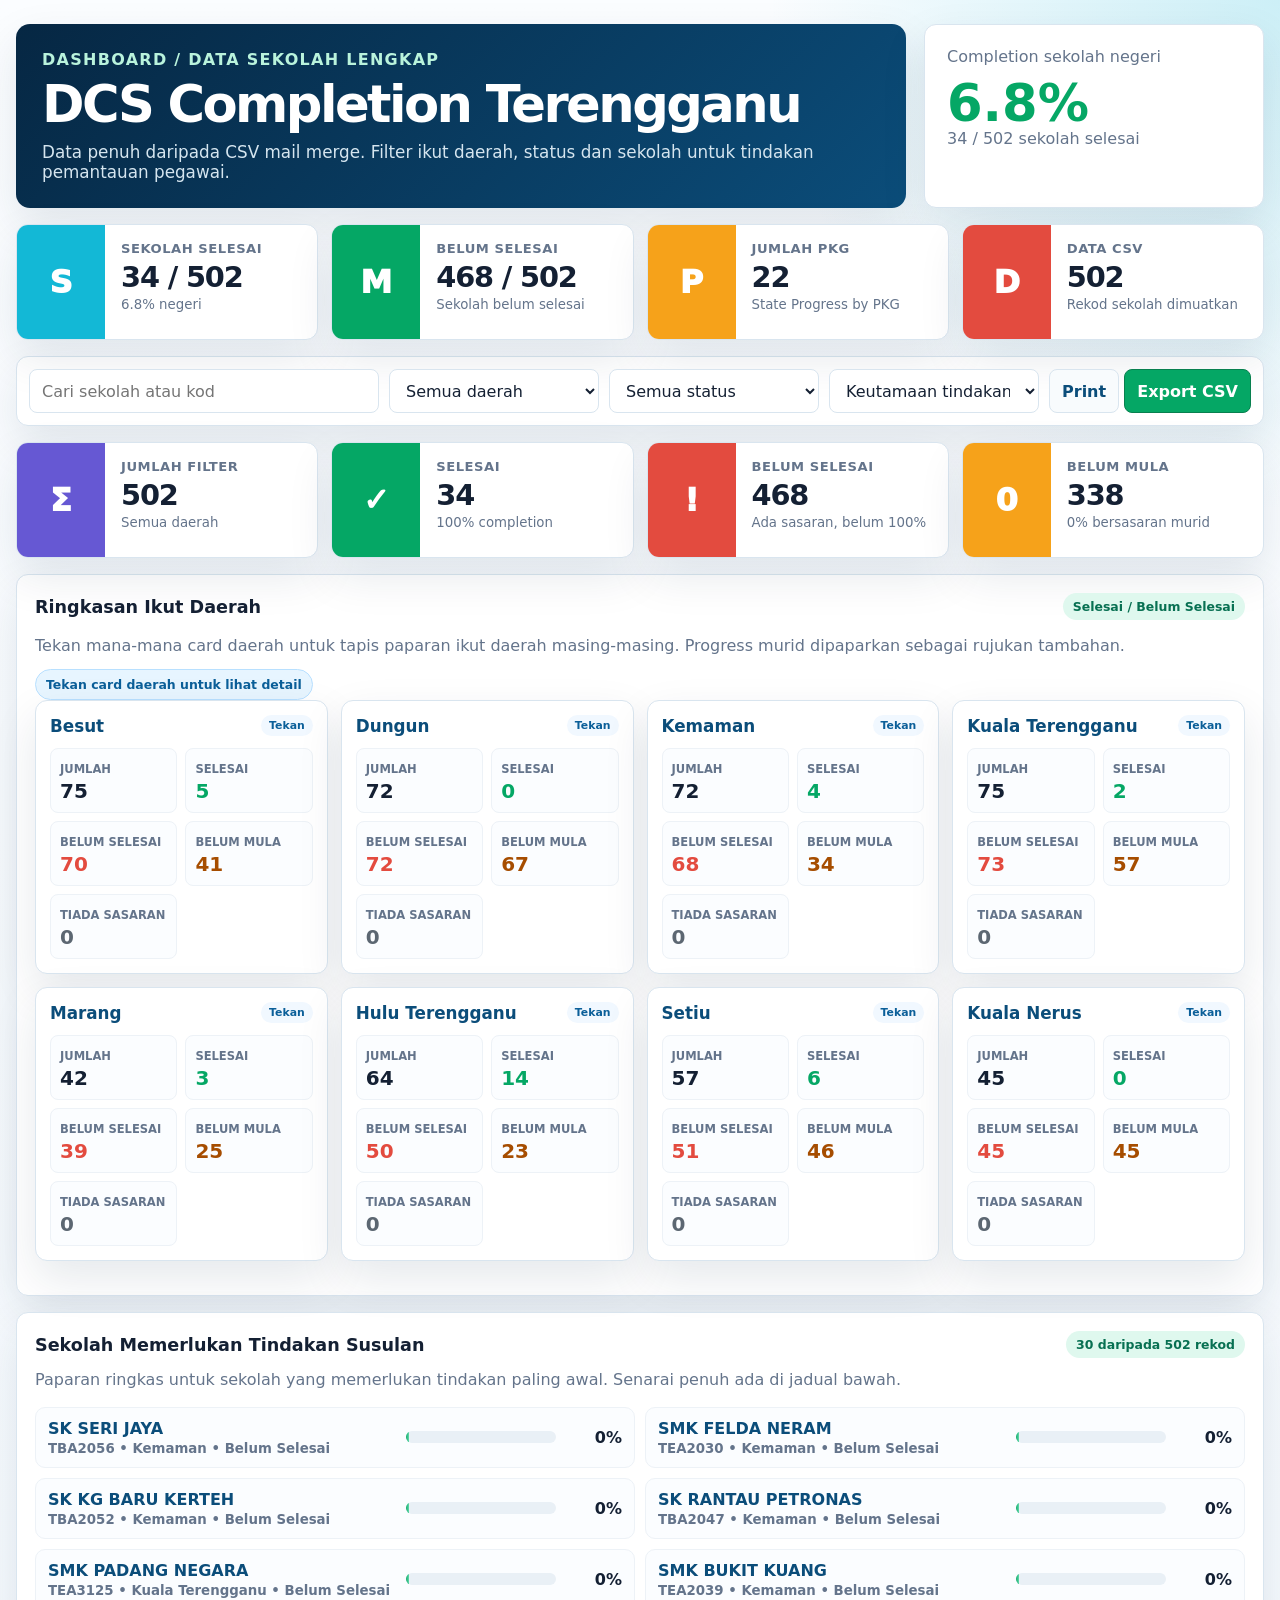
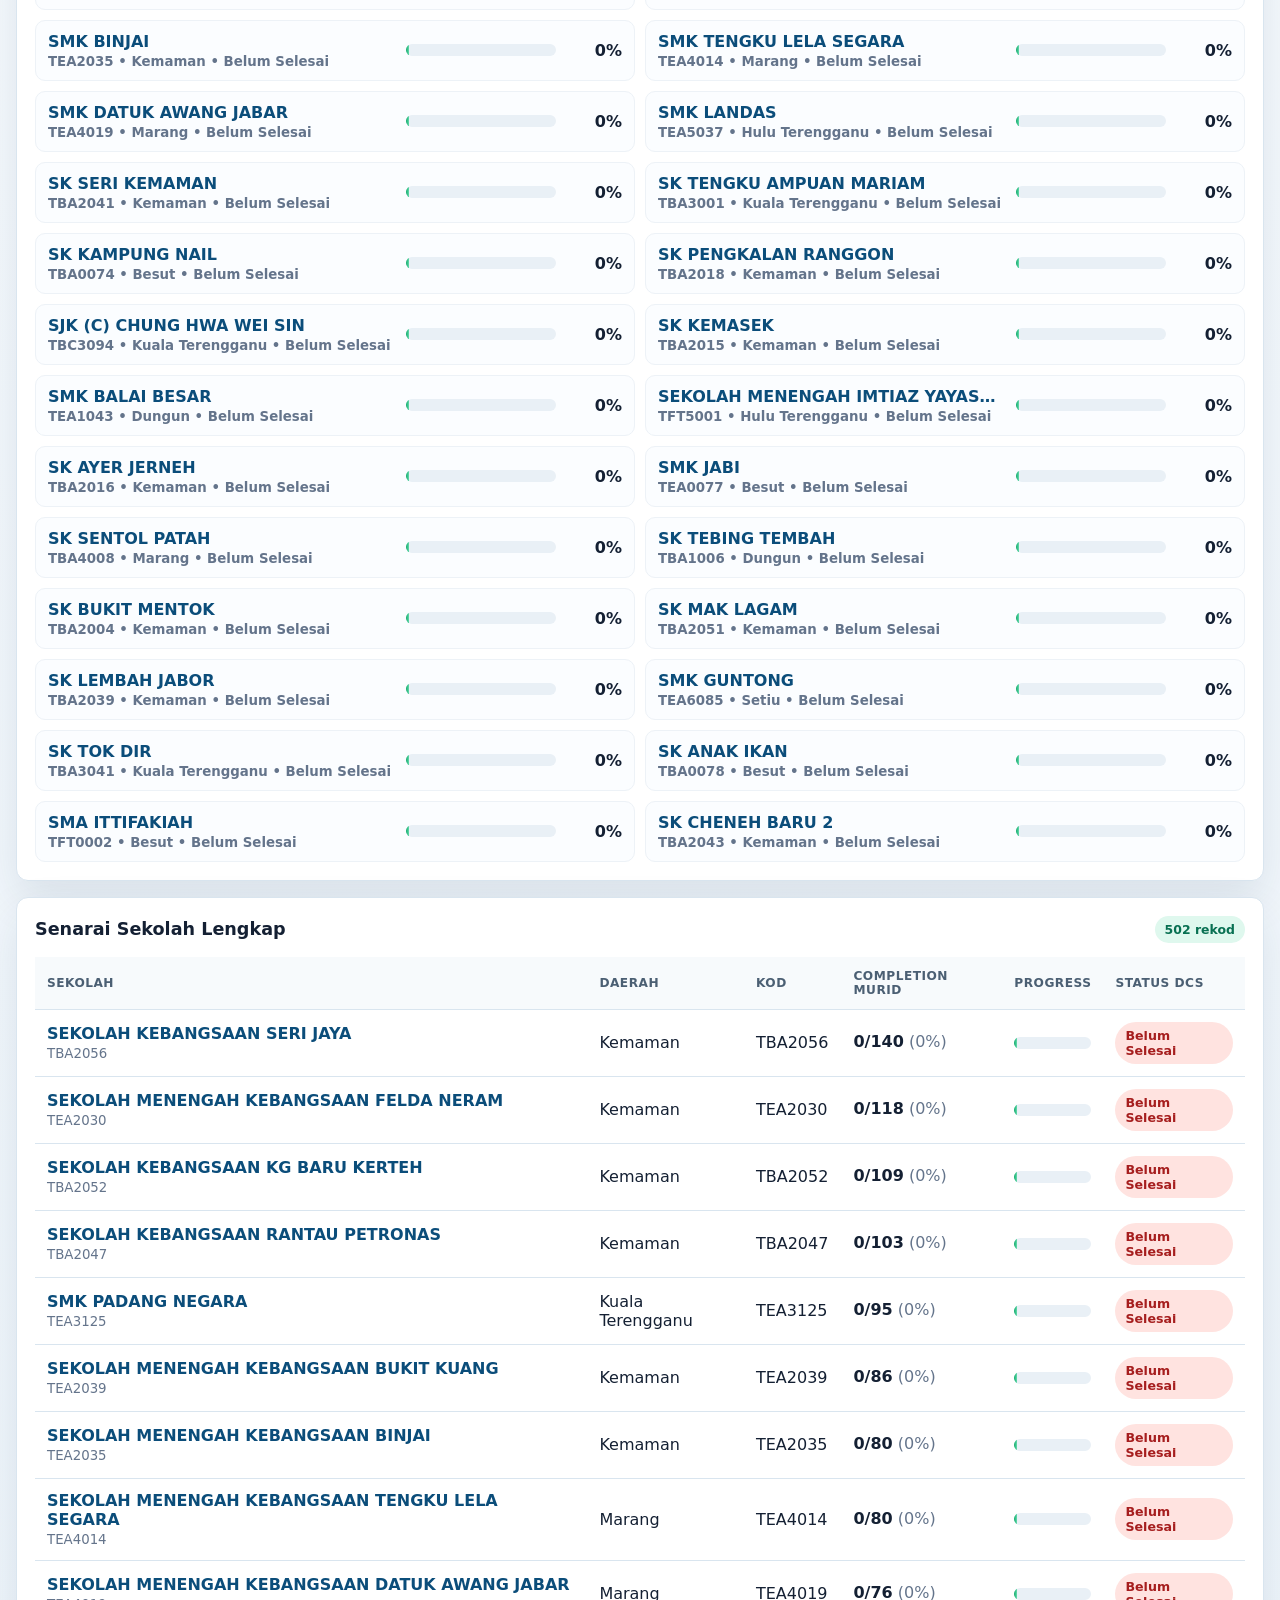
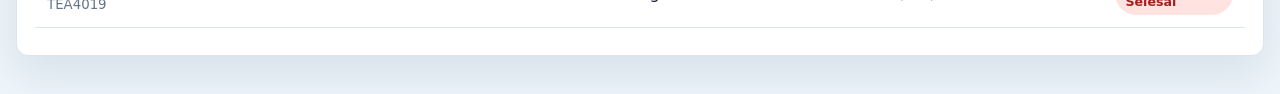
==== commit 0f7c9261: "Refresh DCS dashboard data cache" ====
--- a/dcs-dashboard/index.html
+++ b/dcs-dashboard/index.html
@@ -19,6 +19,6 @@
 function pickDistrict(d){$('district').value=d;render()}
 function render(){const rows=filtered();const s=summarize(rows);const selectedDistrict=$('district').value;const actionLimit=selectedDistrict==='all'?30:15;$('csvCount').textContent=data.length;$('kTotal').textContent=s.total;$('kDone').textContent=s.done;$('kNotDone').textContent=s.notdone;$('kZero').textContent=s.zero;$('kScope').textContent=selectedDistrict==='all'?'Semua daerah':selectedDistrict;$('actionTitle').textContent=selectedDistrict==='all'?'Sekolah Memerlukan Tindakan Susulan':'Tindakan Utama '+selectedDistrict;$('rankCount').textContent=Math.min(rows.length,actionLimit)+' daripada '+rows.length+' rekod';$('actionNote').textContent=selectedDistrict==='all'?'Paparan ringkas untuk sekolah yang memerlukan tindakan paling awal. Senarai penuh ada di jadual bawah.':'Paparan ini diringkaskan kepada 15 sekolah keutamaan dahulu. Senarai penuh daerah '+selectedDistrict+' ada di jadual bawah.';$('tableCount').textContent=rows.length+' rekod';$('bars').innerHTML=rows.slice(0,actionLimit).map(function(r){return '<div class="barrow"><div><span class="name" title="'+r.name+'">'+short(r.name)+'</span><small>'+r.code+' • '+r.district+' • '+statusLabel(r)+'</small></div><span class="bar"><span class="fill" style="width:'+Math.max(pct(r),r.done?2:0)+'%"></span></span><b>'+pctText(r)+'</b></div>'}).join('')||'<p class="note">Tiada rekod sepadan.</p>';$('tbody').innerHTML=rows.map(function(r){return '<tr><td class="school" data-label="Sekolah"><b>'+r.name+'</b><small>'+r.code+'</small></td><td data-label="Daerah">'+r.district+'</td><td data-label="Kod">'+r.code+'</td><td data-label="Completion"><b>'+r.done+'/'+r.total+'</b> <span class="note">('+pctText(r)+')</span></td><td data-label="Progress"><div class="bar"><div class="fill" style="width:'+Math.max(pct(r),r.done?2:0)+'%"></div></div></td><td data-label="Status"><span class="status '+(statusKey(r)==='done'?'done':statusKey(r)==='none'?'nonebg':(statusKey(r)==='zero'||statusKey(r)==='notdone')?'zerobg':statusKey(r))+'">'+statusLabel(r)+'</span></td></tr>'}).join('')||'<tr><td colspan="7">Tiada rekod sepadan.</td></tr>';renderDistricts()}
 function exportCSV(){const rows=filtered();const header=['district','school_name','school_code','done','total','percentage','status'];const csv=[header].concat(rows.map(r=>[r.district,r.name,r.code,r.done,r.total,pctText(r),statusLabel(r)])).map(cols=>cols.map(v=>'"'+String(v).replaceAll('"','""')+'"').join(',')).join('\n');const url=URL.createObjectURL(new Blob([csv],{type:'text/csv;charset=utf-8'}));const a=document.createElement('a');a.href=url;a.download='dcs-dashboard-filtered.csv';a.click();URL.revokeObjectURL(url)}
-async function init(){districts.forEach(d=>{const o=document.createElement('option');o.value=d;o.textContent=d;$('district').appendChild(o)});try{const text=await fetch('data.csv?ts=20261006131650',{cache:'no-store'}).then(r=>{if(!r.ok)throw new Error('CSV not found');return r.text()});data=parseCSV(text).map(r=>{const parts=(r.student_completion||'0/0').split('/').map(n=>Number(n)||0);const digit=(r.school_code||'').match(/^[A-Z]{3}(\d)/)?.[1]||'?';const rawStatus=(r.school_completion||'').trim().toLowerCase();const schoolStatus=rawStatus==='selesai'?'done':(rawStatus?'notdone':'');return{name:r.school_name,code:r.school_code,district:districtMap[digit]||'Lain-lain',done:parts[0],total:parts[1],classCompletion:r.class_completion||'',schoolStatus}});render()}catch(err){$('tbody').innerHTML='<tr><td colspan="7">Data CSV gagal dimuatkan. Pastikan data.csv berada dalam folder yang sama.</td></tr>';console.error(err)}}
+async function init(){districts.forEach(d=>{const o=document.createElement('option');o.value=d;o.textContent=d;$('district').appendChild(o)});try{const text=await fetch('data.csv?ts=20261008140000',{cache:'no-store'}).then(r=>{if(!r.ok)throw new Error('CSV not found');return r.text()});data=parseCSV(text).map(r=>{const parts=(r.student_completion||'0/0').split('/').map(n=>Number(n)||0);const digit=(r.school_code||'').match(/^[A-Z]{3}(\d)/)?.[1]||'?';const rawStatus=(r.school_completion||'').trim().toLowerCase();const schoolStatus=rawStatus==='selesai'?'done':(rawStatus?'notdone':'');return{name:r.school_name,code:r.school_code,district:districtMap[digit]||'Lain-lain',done:parts[0],total:parts[1],classCompletion:r.class_completion||'',schoolStatus}});render()}catch(err){$('tbody').innerHTML='<tr><td colspan="7">Data CSV gagal dimuatkan. Pastikan data.csv berada dalam folder yang sama.</td></tr>';console.error(err)}}
 ['search','district','status','sort'].forEach(id=>$(id).addEventListener('input',render));$('export').addEventListener('click',exportCSV);init();
 </script></body></html>
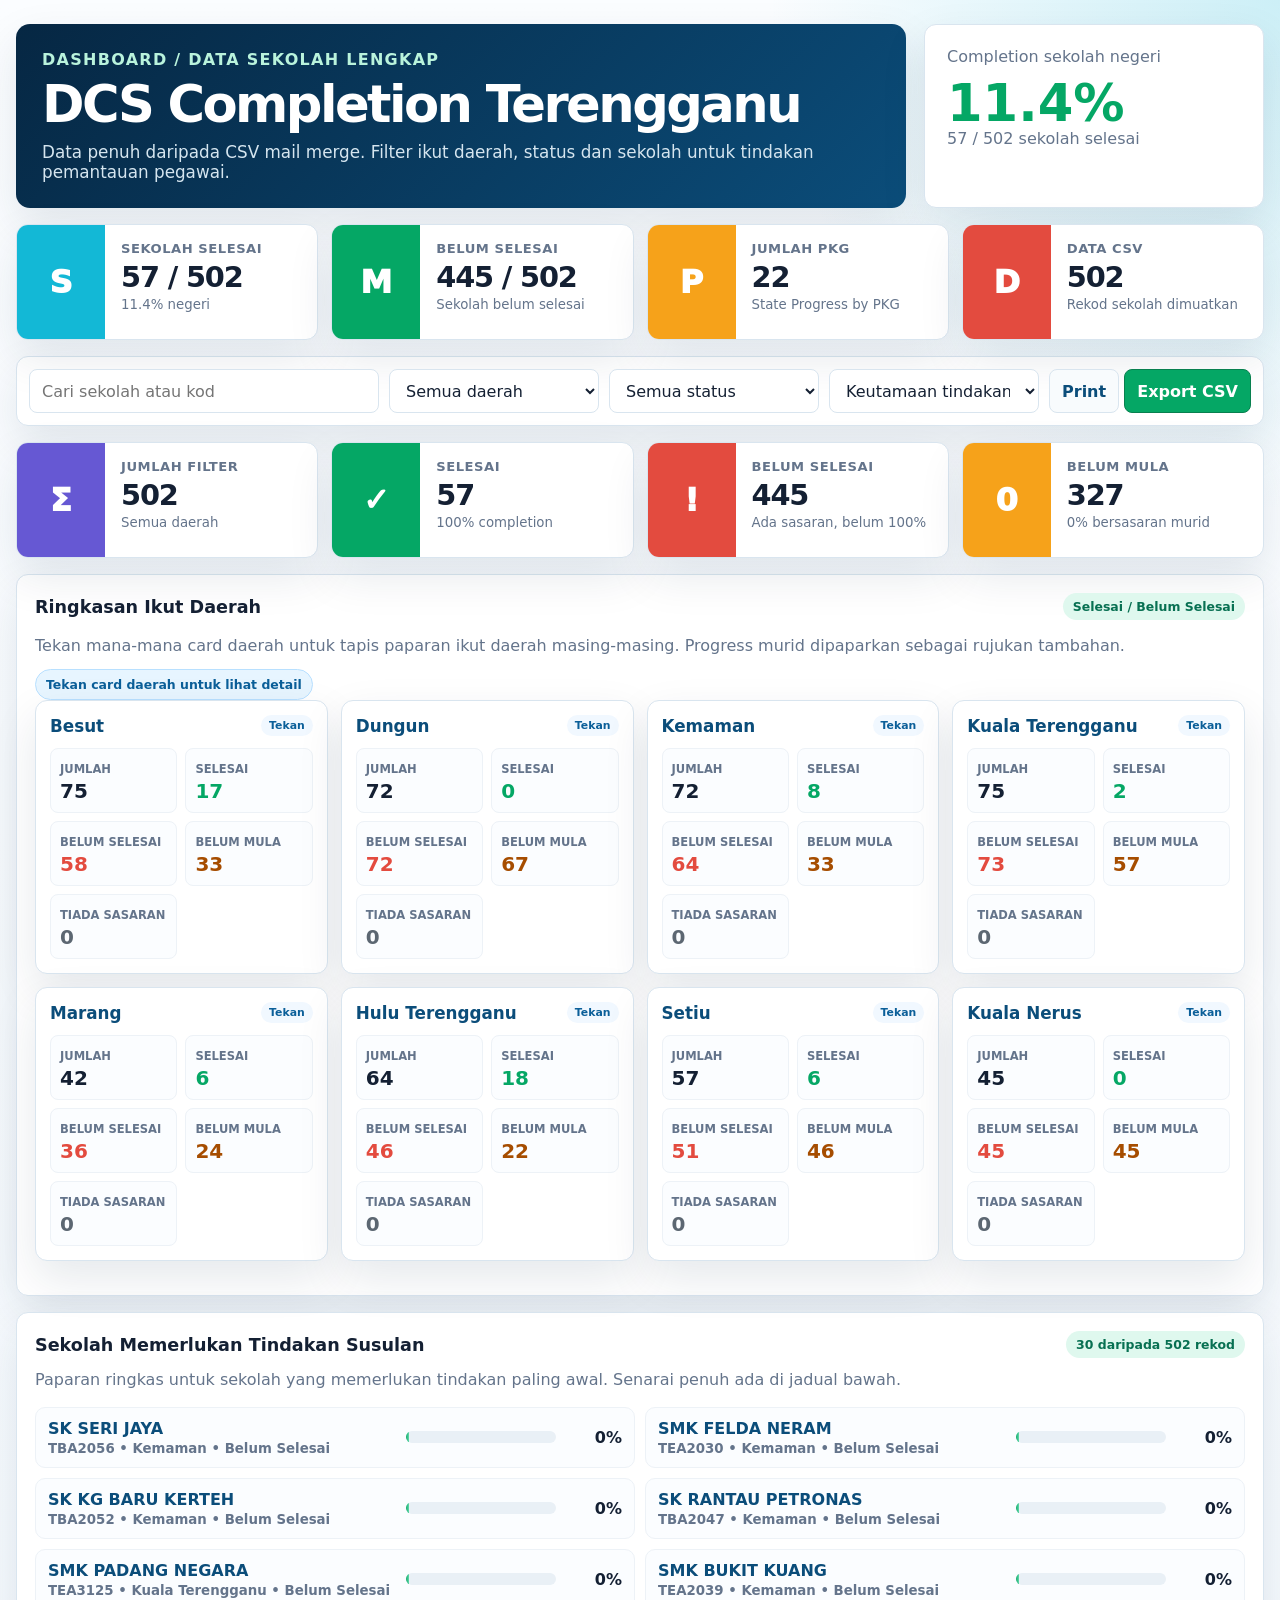
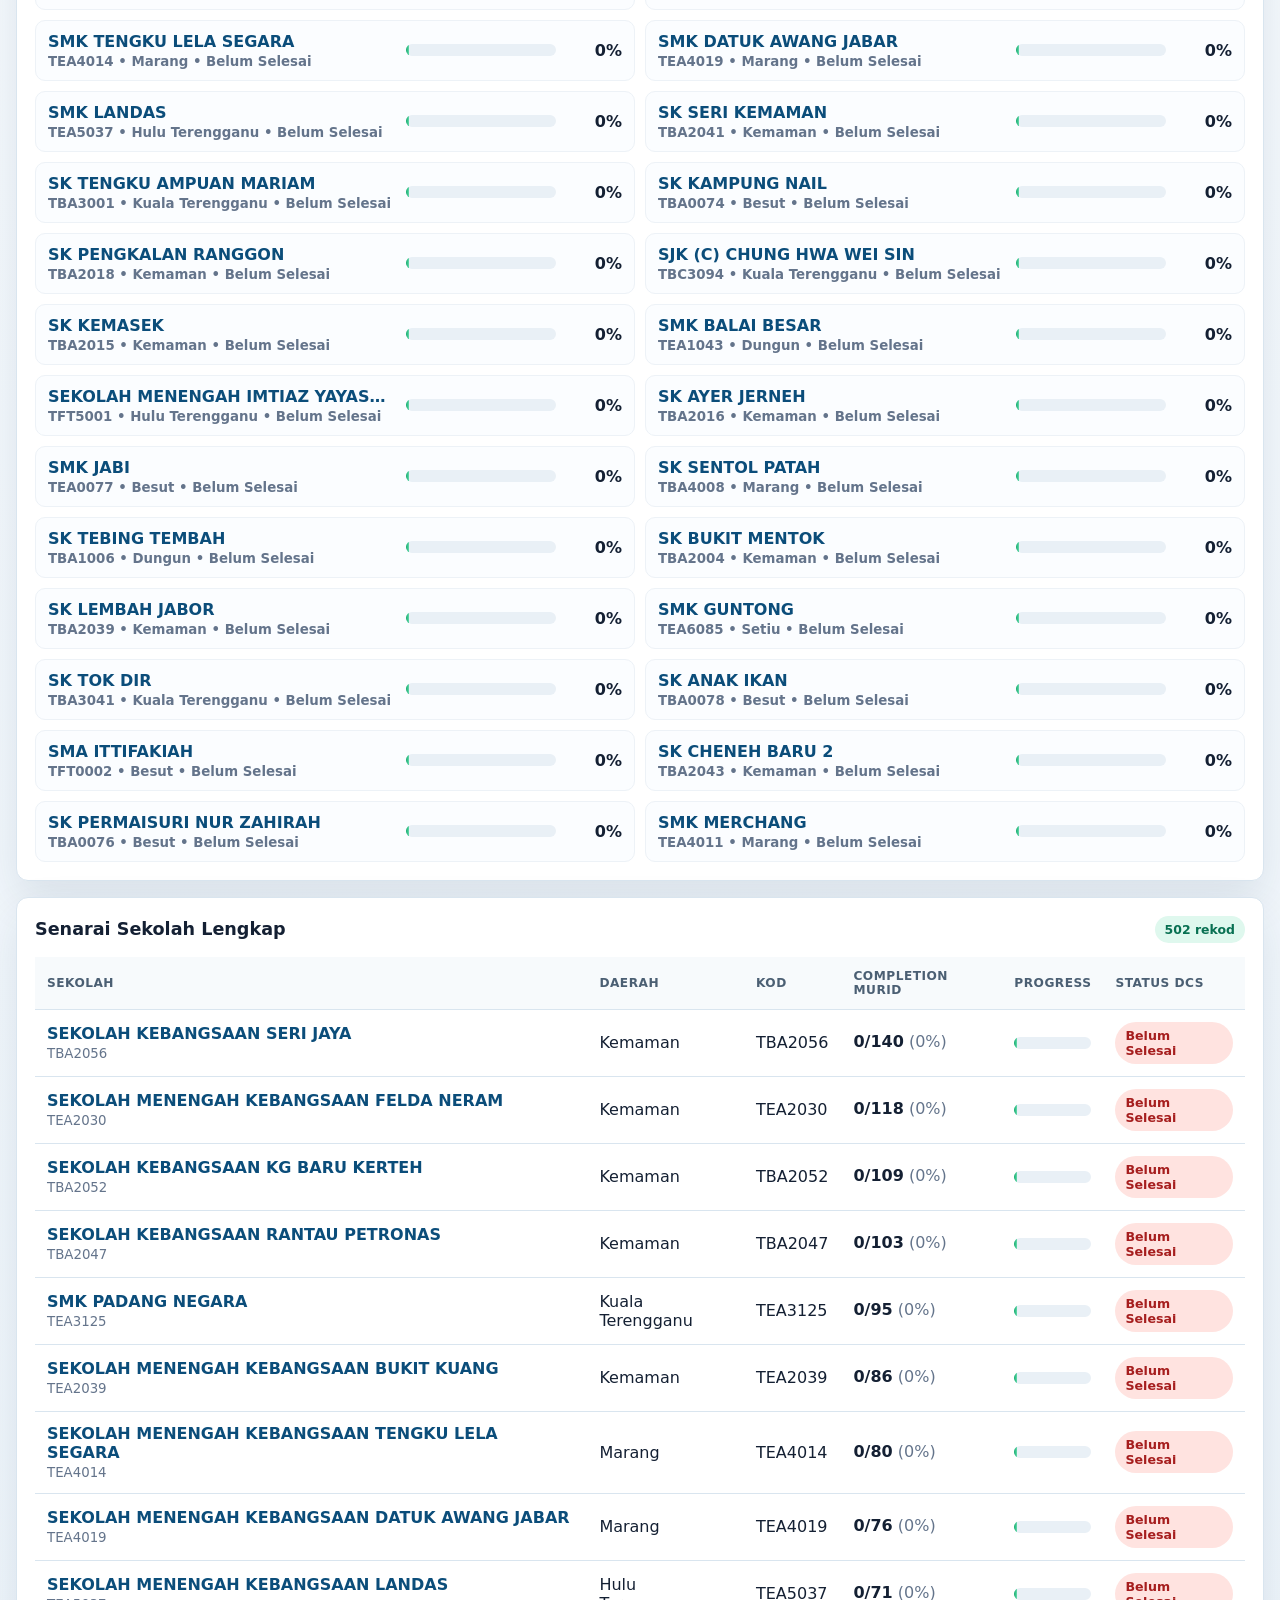
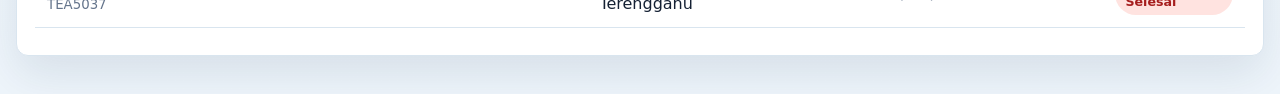
==== commit 3c737a8c: "Update DCS dashboard totals and cache buster" ====
--- a/dcs-dashboard/index.html
+++ b/dcs-dashboard/index.html
@@ -1,7 +1,7 @@
 <!doctype html>
 <html lang="ms"><head><meta charset="utf-8"><meta name="viewport" content="width=device-width, initial-scale=1"><title>Dashboard DCS Terengganu</title><style>
 :root{--navy:#062743;--blue:#0b4d7a;--green:#05a765;--red:#e34b3f;--orange:#f6a21a;--cyan:#13b8d6;--purple:#6658d3;--bg:#eef5fb;--ink:#142033;--muted:#64748b;--line:#d9e5ef;--card:#fff;--shadow:0 18px 45px rgba(10,38,64,.10);font-family:Inter,system-ui,-apple-system,BlinkMacSystemFont,"Segoe UI",sans-serif}*{box-sizing:border-box}body{margin:0;background:radial-gradient(circle at top right,rgba(19,184,214,.20),transparent 32rem),linear-gradient(180deg,#fbfdff,var(--bg));color:var(--ink)}main{width:min(1500px,calc(100% - 32px));margin:auto;padding:24px 0 38px}.top{display:grid;grid-template-columns:1fr 340px;gap:18px;margin-bottom:16px}.hero{background:linear-gradient(135deg,var(--navy),var(--blue));color:white;border-radius:14px;padding:26px;box-shadow:var(--shadow)}.hero p:first-child{margin:0 0 10px;color:#b9f3dc;font-weight:850;letter-spacing:.08em;text-transform:uppercase}.hero h1{margin:0;font-size:clamp(2rem,4vw,3.7rem);line-height:1;letter-spacing:-.05em}.hero p:last-child{margin:12px 0 0;color:#d5e5ef;font-size:1.05rem}.score,.kpi,.panel,.district{background:var(--card);border:1px solid var(--line);border-radius:12px;box-shadow:var(--shadow)}.score{padding:22px}.score span{color:var(--muted)}.score b{display:block;color:var(--green);font-size:3.2rem;line-height:1;margin-top:12px}.kpis,.district-grid{display:grid;grid-template-columns:repeat(4,1fr);gap:13px;margin-bottom:16px}.kpi{display:grid;grid-template-columns:88px 1fr;min-height:116px;overflow:hidden}.kpi i{display:grid;place-items:center;color:white;font-style:normal;font-size:2rem;font-weight:950}.kpi div{padding:16px}.kpi span{display:block;color:var(--muted);font-size:.82rem;font-weight:800;text-transform:uppercase;letter-spacing:.04em}.kpi b{display:block;font-size:1.8rem;margin-top:4px;letter-spacing:-.04em}.cyan{background:var(--cyan)}.green{background:var(--green)}.orange{background:var(--orange)}.red{background:var(--red)}.purple{background:var(--purple)}.toolbar{display:grid;grid-template-columns:1fr 210px 210px 210px auto;gap:10px;background:white;border:1px solid var(--line);border-radius:12px;box-shadow:var(--shadow);padding:12px;margin-bottom:16px}input,select,button{min-height:44px;border:1px solid var(--line);border-radius:8px;background:white;color:var(--ink);font:inherit;padding:0 12px}button{background:var(--green);color:white;border-color:#08804f;font-weight:850;cursor:pointer}.secondary{background:#f8fbfd;color:var(--blue);border-color:var(--line)}.panel{padding:18px;margin-top:16px}.head{display:flex;justify-content:space-between;align-items:center;gap:12px;margin-bottom:14px}.head h2{margin:0;font-size:1.1rem}.pill{border-radius:999px;background:#dff8ee;color:#087052;padding:6px 10px;font-size:.78rem;font-weight:850;white-space:nowrap}.tap-hint{display:inline-flex;align-items:center;gap:6px;background:#e7f5ff;color:#0b5f99;border:1px solid #b8e0ff;border-radius:999px;padding:7px 10px;font-size:.78rem;font-weight:850}.district-help{display:flex;align-items:center;justify-content:space-between;gap:10px;flex-wrap:wrap}.district-help .note{margin:0}.district{padding:14px;cursor:pointer;transition:transform .15s ease,border-color .15s ease,box-shadow .15s ease}.district:hover,.district:focus-visible{transform:translateY(-2px);border-color:#9bdac1;box-shadow:0 20px 48px rgba(5,87,55,.13);outline:none}.district:active{transform:scale(.99)}.district h3{display:flex;justify-content:space-between;align-items:center;gap:8px;margin:0 0 12px;color:var(--blue);font-size:1.05rem}.district h3 span{border-radius:999px;background:#f1f8ff;color:#0b5f99;padding:4px 8px;font-size:.68rem;font-weight:900}.stats{display:grid;grid-template-columns:repeat(2,1fr);gap:8px}.stat{background:#fbfdff;border:1px solid #edf2f7;border-radius:8px;padding:9px}.stat span{font-size:.72rem;color:var(--muted);font-weight:850;text-transform:uppercase}.stat b{display:block;margin-top:2px;font-size:1.25rem}.ok{color:var(--green)}.bad{color:var(--red)}.zero{color:#a64d00}.none{color:#5c6772}.selected{outline:3px solid rgba(5,167,101,.22)}.action-note{margin:-4px 0 14px}.bars{display:grid;grid-template-columns:repeat(2,minmax(0,1fr));gap:10px}.barrow{display:grid;grid-template-columns:minmax(0,1fr) 150px 54px;gap:12px;align-items:center;background:#fbfdff;border:1px solid #edf2f7;border-radius:10px;padding:11px 12px}.name{display:block;font-weight:850;color:var(--blue);white-space:nowrap;overflow:hidden;text-overflow:ellipsis}.barrow small{display:block;color:var(--muted);font-weight:750;margin-top:3px}.barrow b{text-align:right}.bar{height:12px;border-radius:999px;background:#e9f0f6;overflow:hidden}.fill{display:block;height:100%;background:linear-gradient(90deg,var(--green),#69dbad);border-radius:999px;min-width:3px}.tablewrap{overflow:auto;max-height:680px}table{width:100%;border-collapse:collapse;min-width:1120px}th,td{padding:12px;border-bottom:1px solid var(--line);text-align:left;vertical-align:middle}th{position:sticky;top:0;background:#f7fafc;color:#4b5f73;text-transform:uppercase;font-size:.76rem;letter-spacing:.04em;z-index:1}.school b{display:block;color:var(--blue)}.school small{color:var(--muted)}.status{display:inline-flex;justify-content:center;min-width:108px;border-radius:999px;padding:6px 10px;font-size:.79rem;font-weight:900}.done{background:#dff8ee;color:#087052}.high{background:#e7f5ff;color:#0b5f99}.mid{background:#fff4d6;color:#8a5a00}.started{background:#ffe8cc;color:#a64d00}.nonebg{background:#f1f3f5;color:#5c6772}.zerobg{background:#ffe3e0;color:#a61e1e}.note{color:var(--muted);line-height:1.55}@media(max-width:1120px){.top{grid-template-columns:1fr}.kpis,.district-grid{grid-template-columns:repeat(2,1fr)}.toolbar{grid-template-columns:1fr 1fr}.bars{grid-template-columns:1fr}}@media(max-width:680px){main{width:min(100% - 18px,1500px);padding:14px 0 26px}.top,.kpis,.district-grid,.toolbar{grid-template-columns:1fr}.hero,.score,.panel{border-radius:10px}.hero{padding:18px}.hero h1{font-size:2rem;letter-spacing:-.03em}.hero p:last-child{font-size:.95rem}.score{padding:16px}.score b{font-size:2.6rem}.kpis{gap:10px}.kpi{grid-template-columns:64px 1fr;min-height:92px}.kpi i{font-size:1.55rem}.kpi div{padding:12px}.kpi b{font-size:1.45rem}.toolbar{position:sticky;top:0;z-index:3;padding:10px}.toolbar div{display:grid;grid-template-columns:1fr 1fr;gap:8px}.toolbar button{width:100%;padding:0 8px}.head{align-items:flex-start;flex-direction:column;gap:8px}.district-help{align-items:flex-start}.tap-hint{width:100%;justify-content:center}.district{padding:12px}.stats{grid-template-columns:repeat(2,minmax(0,1fr))}.stat{padding:8px}.stat span{font-size:.66rem}.stat b{font-size:1.12rem}.barrow{grid-template-columns:1fr 50px;gap:8px;padding:10px}.barrow .bar{grid-column:1/-1;grid-row:2}.barrow b{grid-column:2;grid-row:1}.name{white-space:normal}.tablewrap{overflow:visible;max-height:none}table{min-width:0;border-collapse:separate;border-spacing:0 10px}thead{display:none}tbody,tr,td{display:block;width:100%}tr{background:#fbfdff;border:1px solid #edf2f7;border-radius:10px;padding:8px 10px}td{display:grid;grid-template-columns:112px minmax(0,1fr);gap:10px;align-items:center;border-bottom:1px solid #edf2f7;padding:8px 0}td:last-child{border-bottom:0}td::before{content:attr(data-label);color:var(--muted);font-size:.72rem;font-weight:900;text-transform:uppercase}.school b{line-height:1.3}.status{justify-self:start;min-width:0}.school::before{align-self:start}}
-</style></head><body><main><section class="top"><div class="hero"><p>Dashboard / Data Sekolah Lengkap</p><h1>DCS Completion Terengganu</h1><p>Data penuh daripada CSV mail merge. Filter ikut daerah, status dan sekolah untuk tindakan pemantauan pegawai.</p></div><aside class="score"><span>Completion sekolah negeri</span><b>6.8%</b><span>34 / 502 sekolah selesai</span></aside></section><section class="kpis"><div class="kpi"><i class="cyan">S</i><div><span>Sekolah selesai</span><b>34 / 502</b><small class="note">6.8% negeri</small></div></div><div class="kpi"><i class="green">M</i><div><span>Belum selesai</span><b>468 / 502</b><small class="note">Sekolah belum selesai</small></div></div><div class="kpi"><i class="orange">P</i><div><span>Jumlah PKG</span><b>22</b><small class="note">State Progress by PKG</small></div></div><div class="kpi"><i class="red">D</i><div><span>Data CSV</span><b id="csvCount">0</b><small class="note">Rekod sekolah dimuatkan</small></div></div></section><section class="toolbar"><input id="search" type="search" placeholder="Cari sekolah atau kod"><select id="district"><option value="all">Semua daerah</option></select><select id="status"><option value="all">Semua status</option><option value="done">Selesai 100%</option><option value="notdone">Belum Selesai</option><option value="zero">Belum mula 0%</option><option value="started">1% - 49%</option><option value="mid">50% - 79%</option><option value="high">80% - 99%</option><option value="none">Tiada sasaran</option></select><select id="sort"><option value="lowest">Keutamaan tindakan</option><option value="highest">Completion tertinggi</option><option value="total">Jumlah murid tertinggi</option><option value="school">Nama sekolah A-Z</option><option value="district">Daerah A-Z</option></select><div><button class="secondary" onclick="window.print()">Print</button> <button id="export">Export CSV</button></div></section><section class="kpis"><div class="kpi"><i class="purple">Σ</i><div><span>Jumlah filter</span><b id="kTotal">0</b><small class="note" id="kScope">Semua daerah</small></div></div><div class="kpi"><i class="green">✓</i><div><span>Selesai</span><b id="kDone">0</b><small class="note">100% completion</small></div></div><div class="kpi"><i class="red">!</i><div><span>Belum Selesai</span><b id="kNotDone">0</b><small class="note">Ada sasaran, belum 100%</small></div></div><div class="kpi"><i class="orange">0</i><div><span>Belum Mula</span><b id="kZero">0</b><small class="note">0% bersasaran murid</small></div></div></section><section class="panel"><div class="head"><h2>Ringkasan Ikut Daerah</h2><span class="pill">Selesai / Belum Selesai</span></div><div class="district-help"><p class="note">Tekan mana-mana card daerah untuk tapis paparan ikut daerah masing-masing. Progress murid dipaparkan sebagai rujukan tambahan.</p><span class="tap-hint">Tekan card daerah untuk lihat detail</span></div><div class="district-grid" id="districtCards"></div></section><section class="panel"><div class="head"><h2 id="actionTitle">Sekolah Memerlukan Tindakan Susulan</h2><span class="pill" id="rankCount">30 paparan terendah</span></div><p class="note action-note" id="actionNote">Paparan ringkas untuk sekolah yang memerlukan tindakan paling awal. Senarai penuh ada di jadual bawah.</p><div class="bars" id="bars"></div></section><section class="panel"><div class="head"><h2>Senarai Sekolah Lengkap</h2><span class="pill" id="tableCount">0 rekod</span></div><div class="tablewrap"><table><thead><tr><th>Sekolah</th><th>Daerah</th><th>Kod</th><th>Completion Murid</th><th>Progress</th><th>Status DCS</th></tr></thead><tbody id="tbody"><tr><td colspan="7">Memuatkan data CSV...</td></tr></tbody></table></div></section></main><script>
+</style></head><body><main><section class="top"><div class="hero"><p>Dashboard / Data Sekolah Lengkap</p><h1>DCS Completion Terengganu</h1><p>Data penuh daripada CSV mail merge. Filter ikut daerah, status dan sekolah untuk tindakan pemantauan pegawai.</p></div><aside class="score"><span>Completion sekolah negeri</span><b>11.4%</b><span>57 / 502 sekolah selesai</span></aside></section><section class="kpis"><div class="kpi"><i class="cyan">S</i><div><span>Sekolah selesai</span><b>57 / 502</b><small class="note">11.4% negeri</small></div></div><div class="kpi"><i class="green">M</i><div><span>Belum selesai</span><b>445 / 502</b><small class="note">Sekolah belum selesai</small></div></div><div class="kpi"><i class="orange">P</i><div><span>Jumlah PKG</span><b>22</b><small class="note">State Progress by PKG</small></div></div><div class="kpi"><i class="red">D</i><div><span>Data CSV</span><b id="csvCount">0</b><small class="note">Rekod sekolah dimuatkan</small></div></div></section><section class="toolbar"><input id="search" type="search" placeholder="Cari sekolah atau kod"><select id="district"><option value="all">Semua daerah</option></select><select id="status"><option value="all">Semua status</option><option value="done">Selesai 100%</option><option value="notdone">Belum Selesai</option><option value="zero">Belum mula 0%</option><option value="started">1% - 49%</option><option value="mid">50% - 79%</option><option value="high">80% - 99%</option><option value="none">Tiada sasaran</option></select><select id="sort"><option value="lowest">Keutamaan tindakan</option><option value="highest">Completion tertinggi</option><option value="total">Jumlah murid tertinggi</option><option value="school">Nama sekolah A-Z</option><option value="district">Daerah A-Z</option></select><div><button class="secondary" onclick="window.print()">Print</button> <button id="export">Export CSV</button></div></section><section class="kpis"><div class="kpi"><i class="purple">Σ</i><div><span>Jumlah filter</span><b id="kTotal">0</b><small class="note" id="kScope">Semua daerah</small></div></div><div class="kpi"><i class="green">✓</i><div><span>Selesai</span><b id="kDone">0</b><small class="note">100% completion</small></div></div><div class="kpi"><i class="red">!</i><div><span>Belum Selesai</span><b id="kNotDone">0</b><small class="note">Ada sasaran, belum 100%</small></div></div><div class="kpi"><i class="orange">0</i><div><span>Belum Mula</span><b id="kZero">0</b><small class="note">0% bersasaran murid</small></div></div></section><section class="panel"><div class="head"><h2>Ringkasan Ikut Daerah</h2><span class="pill">Selesai / Belum Selesai</span></div><div class="district-help"><p class="note">Tekan mana-mana card daerah untuk tapis paparan ikut daerah masing-masing. Progress murid dipaparkan sebagai rujukan tambahan.</p><span class="tap-hint">Tekan card daerah untuk lihat detail</span></div><div class="district-grid" id="districtCards"></div></section><section class="panel"><div class="head"><h2 id="actionTitle">Sekolah Memerlukan Tindakan Susulan</h2><span class="pill" id="rankCount">30 paparan terendah</span></div><p class="note action-note" id="actionNote">Paparan ringkas untuk sekolah yang memerlukan tindakan paling awal. Senarai penuh ada di jadual bawah.</p><div class="bars" id="bars"></div></section><section class="panel"><div class="head"><h2>Senarai Sekolah Lengkap</h2><span class="pill" id="tableCount">0 rekod</span></div><div class="tablewrap"><table><thead><tr><th>Sekolah</th><th>Daerah</th><th>Kod</th><th>Completion Murid</th><th>Progress</th><th>Status DCS</th></tr></thead><tbody id="tbody"><tr><td colspan="7">Memuatkan data CSV...</td></tr></tbody></table></div></section></main><script>
 const districtMap={'0':'Besut','1':'Dungun','2':'Kemaman','3':'Kuala Terengganu','4':'Marang','5':'Hulu Terengganu','6':'Setiu','7':'Kuala Nerus'};
 const districts=['Besut','Dungun','Kemaman','Kuala Terengganu','Marang','Hulu Terengganu','Setiu','Kuala Nerus'];
 let data=[];
@@ -19,6 +19,6 @@
 function pickDistrict(d){$('district').value=d;render()}
 function render(){const rows=filtered();const s=summarize(rows);const selectedDistrict=$('district').value;const actionLimit=selectedDistrict==='all'?30:15;$('csvCount').textContent=data.length;$('kTotal').textContent=s.total;$('kDone').textContent=s.done;$('kNotDone').textContent=s.notdone;$('kZero').textContent=s.zero;$('kScope').textContent=selectedDistrict==='all'?'Semua daerah':selectedDistrict;$('actionTitle').textContent=selectedDistrict==='all'?'Sekolah Memerlukan Tindakan Susulan':'Tindakan Utama '+selectedDistrict;$('rankCount').textContent=Math.min(rows.length,actionLimit)+' daripada '+rows.length+' rekod';$('actionNote').textContent=selectedDistrict==='all'?'Paparan ringkas untuk sekolah yang memerlukan tindakan paling awal. Senarai penuh ada di jadual bawah.':'Paparan ini diringkaskan kepada 15 sekolah keutamaan dahulu. Senarai penuh daerah '+selectedDistrict+' ada di jadual bawah.';$('tableCount').textContent=rows.length+' rekod';$('bars').innerHTML=rows.slice(0,actionLimit).map(function(r){return '<div class="barrow"><div><span class="name" title="'+r.name+'">'+short(r.name)+'</span><small>'+r.code+' • '+r.district+' • '+statusLabel(r)+'</small></div><span class="bar"><span class="fill" style="width:'+Math.max(pct(r),r.done?2:0)+'%"></span></span><b>'+pctText(r)+'</b></div>'}).join('')||'<p class="note">Tiada rekod sepadan.</p>';$('tbody').innerHTML=rows.map(function(r){return '<tr><td class="school" data-label="Sekolah"><b>'+r.name+'</b><small>'+r.code+'</small></td><td data-label="Daerah">'+r.district+'</td><td data-label="Kod">'+r.code+'</td><td data-label="Completion"><b>'+r.done+'/'+r.total+'</b> <span class="note">('+pctText(r)+')</span></td><td data-label="Progress"><div class="bar"><div class="fill" style="width:'+Math.max(pct(r),r.done?2:0)+'%"></div></div></td><td data-label="Status"><span class="status '+(statusKey(r)==='done'?'done':statusKey(r)==='none'?'nonebg':(statusKey(r)==='zero'||statusKey(r)==='notdone')?'zerobg':statusKey(r))+'">'+statusLabel(r)+'</span></td></tr>'}).join('')||'<tr><td colspan="7">Tiada rekod sepadan.</td></tr>';renderDistricts()}
 function exportCSV(){const rows=filtered();const header=['district','school_name','school_code','done','total','percentage','status'];const csv=[header].concat(rows.map(r=>[r.district,r.name,r.code,r.done,r.total,pctText(r),statusLabel(r)])).map(cols=>cols.map(v=>'"'+String(v).replaceAll('"','""')+'"').join(',')).join('\n');const url=URL.createObjectURL(new Blob([csv],{type:'text/csv;charset=utf-8'}));const a=document.createElement('a');a.href=url;a.download='dcs-dashboard-filtered.csv';a.click();URL.revokeObjectURL(url)}
-async function init(){districts.forEach(d=>{const o=document.createElement('option');o.value=d;o.textContent=d;$('district').appendChild(o)});try{const text=await fetch('data.csv?ts=20261008140000',{cache:'no-store'}).then(r=>{if(!r.ok)throw new Error('CSV not found');return r.text()});data=parseCSV(text).map(r=>{const parts=(r.student_completion||'0/0').split('/').map(n=>Number(n)||0);const digit=(r.school_code||'').match(/^[A-Z]{3}(\d)/)?.[1]||'?';const rawStatus=(r.school_completion||'').trim().toLowerCase();const schoolStatus=rawStatus==='selesai'?'done':(rawStatus?'notdone':'');return{name:r.school_name,code:r.school_code,district:districtMap[digit]||'Lain-lain',done:parts[0],total:parts[1],classCompletion:r.class_completion||'',schoolStatus}});render()}catch(err){$('tbody').innerHTML='<tr><td colspan="7">Data CSV gagal dimuatkan. Pastikan data.csv berada dalam folder yang sama.</td></tr>';console.error(err)}}
+async function init(){districts.forEach(d=>{const o=document.createElement('option');o.value=d;o.textContent=d;$('district').appendChild(o)});try{const text=await fetch('data.csv?ts=20261008144000',{cache:'no-store'}).then(r=>{if(!r.ok)throw new Error('CSV not found');return r.text()});data=parseCSV(text).map(r=>{const parts=(r.student_completion||'0/0').split('/').map(n=>Number(n)||0);const digit=(r.school_code||'').match(/^[A-Z]{3}(\d)/)?.[1]||'?';const rawStatus=(r.school_completion||'').trim().toLowerCase();const schoolStatus=rawStatus==='selesai'?'done':(rawStatus?'notdone':'');return{name:r.school_name,code:r.school_code,district:districtMap[digit]||'Lain-lain',done:parts[0],total:parts[1],classCompletion:r.class_completion||'',schoolStatus}});render()}catch(err){$('tbody').innerHTML='<tr><td colspan="7">Data CSV gagal dimuatkan. Pastikan data.csv berada dalam folder yang sama.</td></tr>';console.error(err)}}
 ['search','district','status','sort'].forEach(id=>$(id).addEventListener('input',render));$('export').addEventListener('click',exportCSV);init();
 </script></body></html>
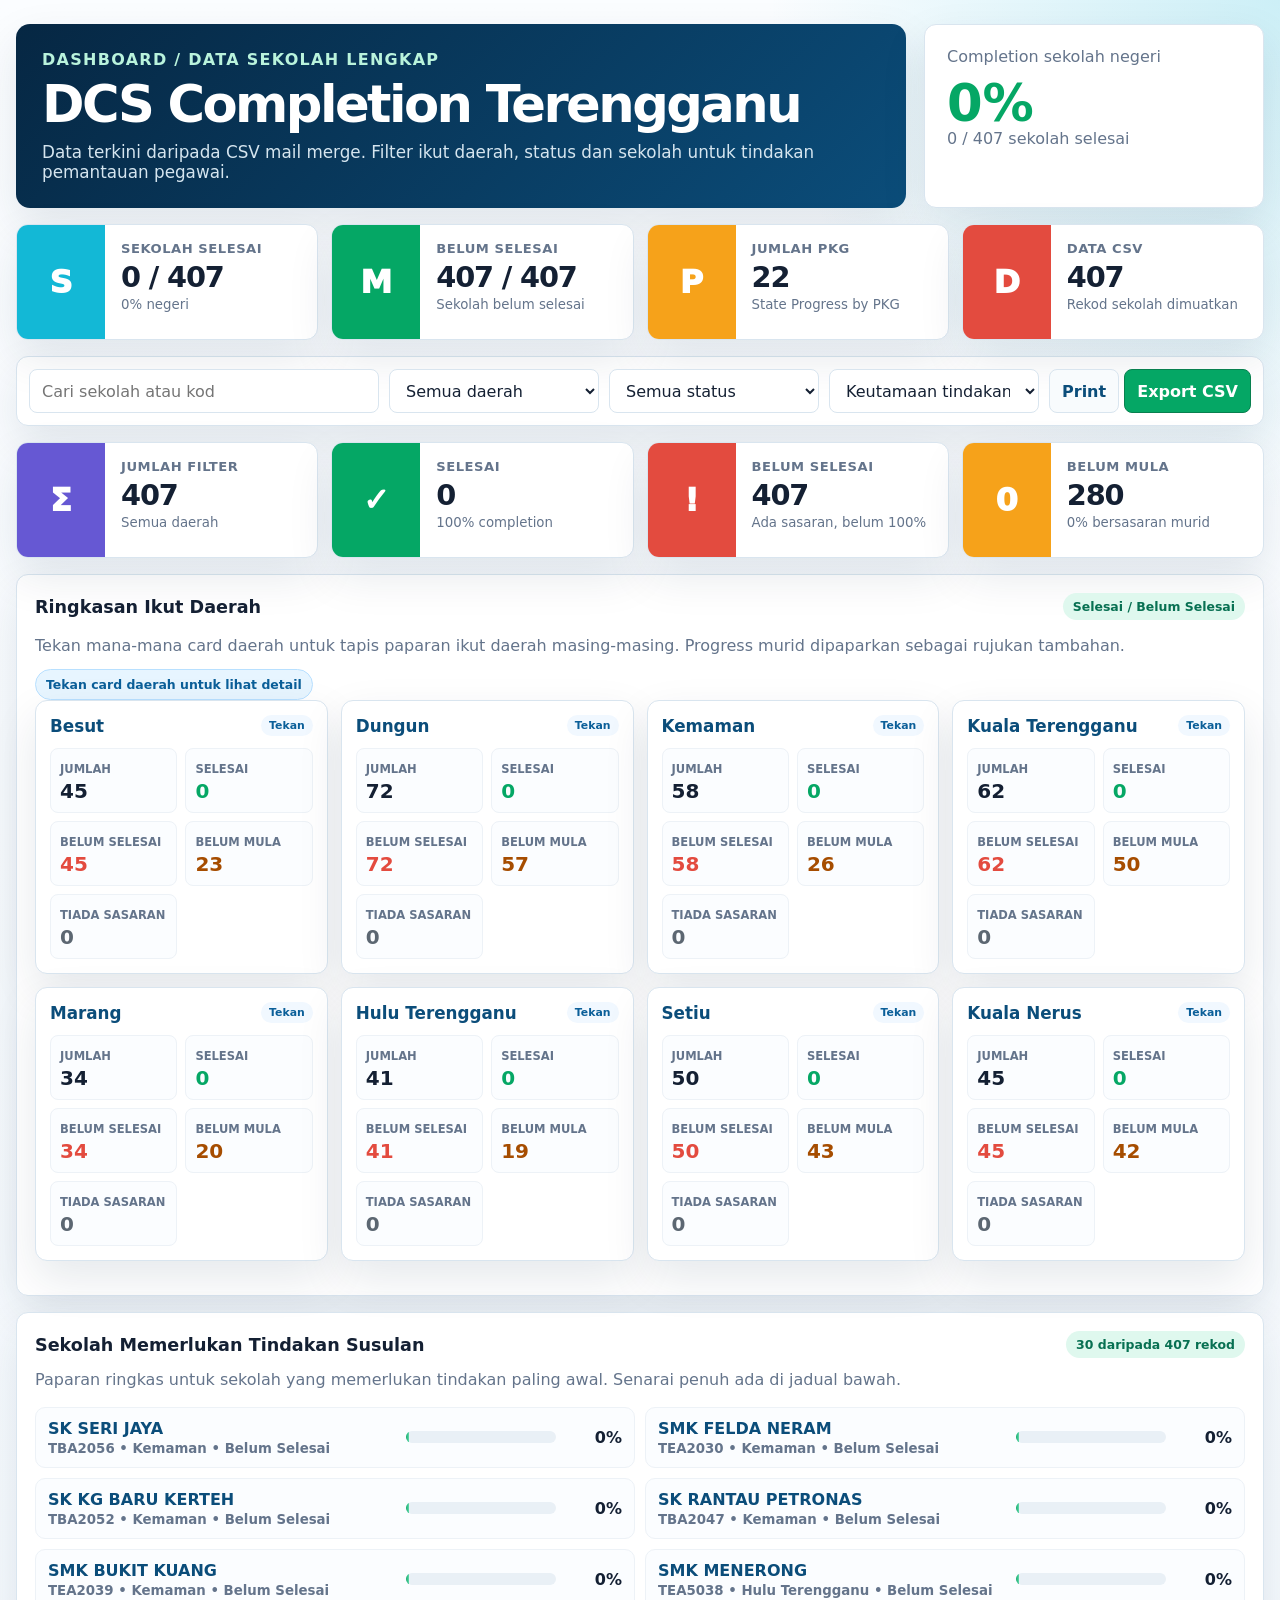
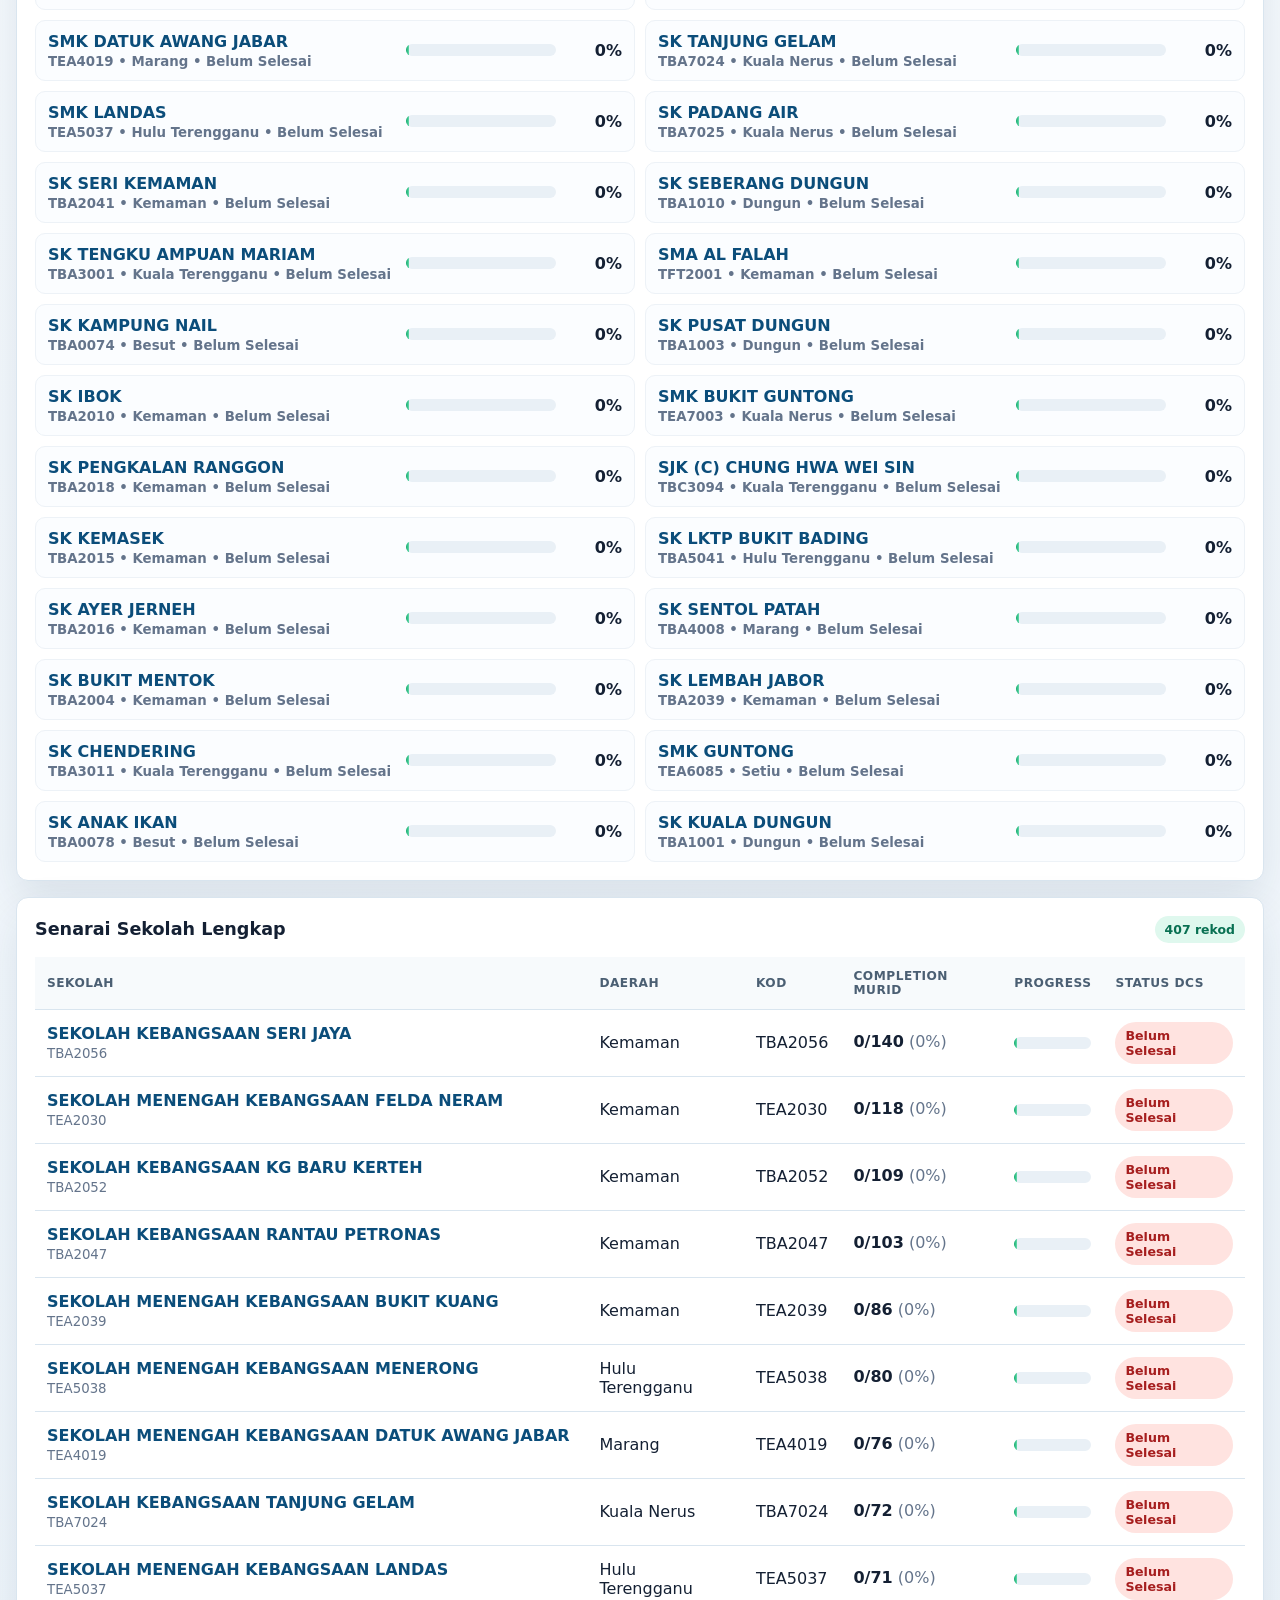
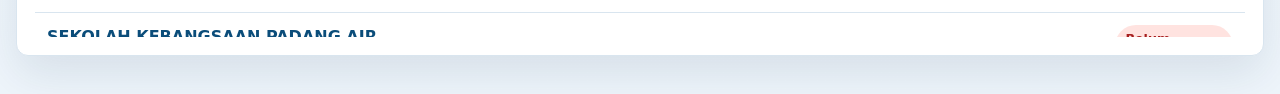
==== commit 1d2f765b: "Update DCS dashboard data" ====
--- a/dcs-dashboard/index.html
+++ b/dcs-dashboard/index.html
@@ -1,7 +1,7 @@
 <!doctype html>
 <html lang="ms"><head><meta charset="utf-8"><meta name="viewport" content="width=device-width, initial-scale=1"><title>Dashboard DCS Terengganu</title><style>
 :root{--navy:#062743;--blue:#0b4d7a;--green:#05a765;--red:#e34b3f;--orange:#f6a21a;--cyan:#13b8d6;--purple:#6658d3;--bg:#eef5fb;--ink:#142033;--muted:#64748b;--line:#d9e5ef;--card:#fff;--shadow:0 18px 45px rgba(10,38,64,.10);font-family:Inter,system-ui,-apple-system,BlinkMacSystemFont,"Segoe UI",sans-serif}*{box-sizing:border-box}body{margin:0;background:radial-gradient(circle at top right,rgba(19,184,214,.20),transparent 32rem),linear-gradient(180deg,#fbfdff,var(--bg));color:var(--ink)}main{width:min(1500px,calc(100% - 32px));margin:auto;padding:24px 0 38px}.top{display:grid;grid-template-columns:1fr 340px;gap:18px;margin-bottom:16px}.hero{background:linear-gradient(135deg,var(--navy),var(--blue));color:white;border-radius:14px;padding:26px;box-shadow:var(--shadow)}.hero p:first-child{margin:0 0 10px;color:#b9f3dc;font-weight:850;letter-spacing:.08em;text-transform:uppercase}.hero h1{margin:0;font-size:clamp(2rem,4vw,3.7rem);line-height:1;letter-spacing:-.05em}.hero p:last-child{margin:12px 0 0;color:#d5e5ef;font-size:1.05rem}.score,.kpi,.panel,.district{background:var(--card);border:1px solid var(--line);border-radius:12px;box-shadow:var(--shadow)}.score{padding:22px}.score span{color:var(--muted)}.score b{display:block;color:var(--green);font-size:3.2rem;line-height:1;margin-top:12px}.kpis,.district-grid{display:grid;grid-template-columns:repeat(4,1fr);gap:13px;margin-bottom:16px}.kpi{display:grid;grid-template-columns:88px 1fr;min-height:116px;overflow:hidden}.kpi i{display:grid;place-items:center;color:white;font-style:normal;font-size:2rem;font-weight:950}.kpi div{padding:16px}.kpi span{display:block;color:var(--muted);font-size:.82rem;font-weight:800;text-transform:uppercase;letter-spacing:.04em}.kpi b{display:block;font-size:1.8rem;margin-top:4px;letter-spacing:-.04em}.cyan{background:var(--cyan)}.green{background:var(--green)}.orange{background:var(--orange)}.red{background:var(--red)}.purple{background:var(--purple)}.toolbar{display:grid;grid-template-columns:1fr 210px 210px 210px auto;gap:10px;background:white;border:1px solid var(--line);border-radius:12px;box-shadow:var(--shadow);padding:12px;margin-bottom:16px}input,select,button{min-height:44px;border:1px solid var(--line);border-radius:8px;background:white;color:var(--ink);font:inherit;padding:0 12px}button{background:var(--green);color:white;border-color:#08804f;font-weight:850;cursor:pointer}.secondary{background:#f8fbfd;color:var(--blue);border-color:var(--line)}.panel{padding:18px;margin-top:16px}.head{display:flex;justify-content:space-between;align-items:center;gap:12px;margin-bottom:14px}.head h2{margin:0;font-size:1.1rem}.pill{border-radius:999px;background:#dff8ee;color:#087052;padding:6px 10px;font-size:.78rem;font-weight:850;white-space:nowrap}.tap-hint{display:inline-flex;align-items:center;gap:6px;background:#e7f5ff;color:#0b5f99;border:1px solid #b8e0ff;border-radius:999px;padding:7px 10px;font-size:.78rem;font-weight:850}.district-help{display:flex;align-items:center;justify-content:space-between;gap:10px;flex-wrap:wrap}.district-help .note{margin:0}.district{padding:14px;cursor:pointer;transition:transform .15s ease,border-color .15s ease,box-shadow .15s ease}.district:hover,.district:focus-visible{transform:translateY(-2px);border-color:#9bdac1;box-shadow:0 20px 48px rgba(5,87,55,.13);outline:none}.district:active{transform:scale(.99)}.district h3{display:flex;justify-content:space-between;align-items:center;gap:8px;margin:0 0 12px;color:var(--blue);font-size:1.05rem}.district h3 span{border-radius:999px;background:#f1f8ff;color:#0b5f99;padding:4px 8px;font-size:.68rem;font-weight:900}.stats{display:grid;grid-template-columns:repeat(2,1fr);gap:8px}.stat{background:#fbfdff;border:1px solid #edf2f7;border-radius:8px;padding:9px}.stat span{font-size:.72rem;color:var(--muted);font-weight:850;text-transform:uppercase}.stat b{display:block;margin-top:2px;font-size:1.25rem}.ok{color:var(--green)}.bad{color:var(--red)}.zero{color:#a64d00}.none{color:#5c6772}.selected{outline:3px solid rgba(5,167,101,.22)}.action-note{margin:-4px 0 14px}.bars{display:grid;grid-template-columns:repeat(2,minmax(0,1fr));gap:10px}.barrow{display:grid;grid-template-columns:minmax(0,1fr) 150px 54px;gap:12px;align-items:center;background:#fbfdff;border:1px solid #edf2f7;border-radius:10px;padding:11px 12px}.name{display:block;font-weight:850;color:var(--blue);white-space:nowrap;overflow:hidden;text-overflow:ellipsis}.barrow small{display:block;color:var(--muted);font-weight:750;margin-top:3px}.barrow b{text-align:right}.bar{height:12px;border-radius:999px;background:#e9f0f6;overflow:hidden}.fill{display:block;height:100%;background:linear-gradient(90deg,var(--green),#69dbad);border-radius:999px;min-width:3px}.tablewrap{overflow:auto;max-height:680px}table{width:100%;border-collapse:collapse;min-width:1120px}th,td{padding:12px;border-bottom:1px solid var(--line);text-align:left;vertical-align:middle}th{position:sticky;top:0;background:#f7fafc;color:#4b5f73;text-transform:uppercase;font-size:.76rem;letter-spacing:.04em;z-index:1}.school b{display:block;color:var(--blue)}.school small{color:var(--muted)}.status{display:inline-flex;justify-content:center;min-width:108px;border-radius:999px;padding:6px 10px;font-size:.79rem;font-weight:900}.done{background:#dff8ee;color:#087052}.high{background:#e7f5ff;color:#0b5f99}.mid{background:#fff4d6;color:#8a5a00}.started{background:#ffe8cc;color:#a64d00}.nonebg{background:#f1f3f5;color:#5c6772}.zerobg{background:#ffe3e0;color:#a61e1e}.note{color:var(--muted);line-height:1.55}@media(max-width:1120px){.top{grid-template-columns:1fr}.kpis,.district-grid{grid-template-columns:repeat(2,1fr)}.toolbar{grid-template-columns:1fr 1fr}.bars{grid-template-columns:1fr}}@media(max-width:680px){main{width:min(100% - 18px,1500px);padding:14px 0 26px}.top,.kpis,.district-grid,.toolbar{grid-template-columns:1fr}.hero,.score,.panel{border-radius:10px}.hero{padding:18px}.hero h1{font-size:2rem;letter-spacing:-.03em}.hero p:last-child{font-size:.95rem}.score{padding:16px}.score b{font-size:2.6rem}.kpis{gap:10px}.kpi{grid-template-columns:64px 1fr;min-height:92px}.kpi i{font-size:1.55rem}.kpi div{padding:12px}.kpi b{font-size:1.45rem}.toolbar{position:sticky;top:0;z-index:3;padding:10px}.toolbar div{display:grid;grid-template-columns:1fr 1fr;gap:8px}.toolbar button{width:100%;padding:0 8px}.head{align-items:flex-start;flex-direction:column;gap:8px}.district-help{align-items:flex-start}.tap-hint{width:100%;justify-content:center}.district{padding:12px}.stats{grid-template-columns:repeat(2,minmax(0,1fr))}.stat{padding:8px}.stat span{font-size:.66rem}.stat b{font-size:1.12rem}.barrow{grid-template-columns:1fr 50px;gap:8px;padding:10px}.barrow .bar{grid-column:1/-1;grid-row:2}.barrow b{grid-column:2;grid-row:1}.name{white-space:normal}.tablewrap{overflow:visible;max-height:none}table{min-width:0;border-collapse:separate;border-spacing:0 10px}thead{display:none}tbody,tr,td{display:block;width:100%}tr{background:#fbfdff;border:1px solid #edf2f7;border-radius:10px;padding:8px 10px}td{display:grid;grid-template-columns:112px minmax(0,1fr);gap:10px;align-items:center;border-bottom:1px solid #edf2f7;padding:8px 0}td:last-child{border-bottom:0}td::before{content:attr(data-label);color:var(--muted);font-size:.72rem;font-weight:900;text-transform:uppercase}.school b{line-height:1.3}.status{justify-self:start;min-width:0}.school::before{align-self:start}}
-</style></head><body><main><section class="top"><div class="hero"><p>Dashboard / Data Sekolah Lengkap</p><h1>DCS Completion Terengganu</h1><p>Data penuh daripada CSV mail merge. Filter ikut daerah, status dan sekolah untuk tindakan pemantauan pegawai.</p></div><aside class="score"><span>Completion sekolah negeri</span><b>11.4%</b><span>57 / 502 sekolah selesai</span></aside></section><section class="kpis"><div class="kpi"><i class="cyan">S</i><div><span>Sekolah selesai</span><b>57 / 502</b><small class="note">11.4% negeri</small></div></div><div class="kpi"><i class="green">M</i><div><span>Belum selesai</span><b>445 / 502</b><small class="note">Sekolah belum selesai</small></div></div><div class="kpi"><i class="orange">P</i><div><span>Jumlah PKG</span><b>22</b><small class="note">State Progress by PKG</small></div></div><div class="kpi"><i class="red">D</i><div><span>Data CSV</span><b id="csvCount">0</b><small class="note">Rekod sekolah dimuatkan</small></div></div></section><section class="toolbar"><input id="search" type="search" placeholder="Cari sekolah atau kod"><select id="district"><option value="all">Semua daerah</option></select><select id="status"><option value="all">Semua status</option><option value="done">Selesai 100%</option><option value="notdone">Belum Selesai</option><option value="zero">Belum mula 0%</option><option value="started">1% - 49%</option><option value="mid">50% - 79%</option><option value="high">80% - 99%</option><option value="none">Tiada sasaran</option></select><select id="sort"><option value="lowest">Keutamaan tindakan</option><option value="highest">Completion tertinggi</option><option value="total">Jumlah murid tertinggi</option><option value="school">Nama sekolah A-Z</option><option value="district">Daerah A-Z</option></select><div><button class="secondary" onclick="window.print()">Print</button> <button id="export">Export CSV</button></div></section><section class="kpis"><div class="kpi"><i class="purple">Σ</i><div><span>Jumlah filter</span><b id="kTotal">0</b><small class="note" id="kScope">Semua daerah</small></div></div><div class="kpi"><i class="green">✓</i><div><span>Selesai</span><b id="kDone">0</b><small class="note">100% completion</small></div></div><div class="kpi"><i class="red">!</i><div><span>Belum Selesai</span><b id="kNotDone">0</b><small class="note">Ada sasaran, belum 100%</small></div></div><div class="kpi"><i class="orange">0</i><div><span>Belum Mula</span><b id="kZero">0</b><small class="note">0% bersasaran murid</small></div></div></section><section class="panel"><div class="head"><h2>Ringkasan Ikut Daerah</h2><span class="pill">Selesai / Belum Selesai</span></div><div class="district-help"><p class="note">Tekan mana-mana card daerah untuk tapis paparan ikut daerah masing-masing. Progress murid dipaparkan sebagai rujukan tambahan.</p><span class="tap-hint">Tekan card daerah untuk lihat detail</span></div><div class="district-grid" id="districtCards"></div></section><section class="panel"><div class="head"><h2 id="actionTitle">Sekolah Memerlukan Tindakan Susulan</h2><span class="pill" id="rankCount">30 paparan terendah</span></div><p class="note action-note" id="actionNote">Paparan ringkas untuk sekolah yang memerlukan tindakan paling awal. Senarai penuh ada di jadual bawah.</p><div class="bars" id="bars"></div></section><section class="panel"><div class="head"><h2>Senarai Sekolah Lengkap</h2><span class="pill" id="tableCount">0 rekod</span></div><div class="tablewrap"><table><thead><tr><th>Sekolah</th><th>Daerah</th><th>Kod</th><th>Completion Murid</th><th>Progress</th><th>Status DCS</th></tr></thead><tbody id="tbody"><tr><td colspan="7">Memuatkan data CSV...</td></tr></tbody></table></div></section></main><script>
+</style></head><body><main><section class="top"><div class="hero"><p>Dashboard / Data Sekolah Lengkap</p><h1>DCS Completion Terengganu</h1><p>Data terkini daripada CSV mail merge. Filter ikut daerah, status dan sekolah untuk tindakan pemantauan pegawai.</p></div><aside class="score"><span>Completion sekolah negeri</span><b>0%</b><span>0 / 407 sekolah selesai</span></aside></section><section class="kpis"><div class="kpi"><i class="cyan">S</i><div><span>Sekolah selesai</span><b>0 / 407</b><small class="note">0% negeri</small></div></div><div class="kpi"><i class="green">M</i><div><span>Belum selesai</span><b>407 / 407</b><small class="note">Sekolah belum selesai</small></div></div><div class="kpi"><i class="orange">P</i><div><span>Jumlah PKG</span><b>22</b><small class="note">State Progress by PKG</small></div></div><div class="kpi"><i class="red">D</i><div><span>Data CSV</span><b id="csvCount">0</b><small class="note">Rekod sekolah dimuatkan</small></div></div></section><section class="toolbar"><input id="search" type="search" placeholder="Cari sekolah atau kod"><select id="district"><option value="all">Semua daerah</option></select><select id="status"><option value="all">Semua status</option><option value="done">Selesai 100%</option><option value="notdone">Belum Selesai</option><option value="zero">Belum mula 0%</option><option value="started">1% - 49%</option><option value="mid">50% - 79%</option><option value="high">80% - 99%</option><option value="none">Tiada sasaran</option></select><select id="sort"><option value="lowest">Keutamaan tindakan</option><option value="highest">Completion tertinggi</option><option value="total">Jumlah murid tertinggi</option><option value="school">Nama sekolah A-Z</option><option value="district">Daerah A-Z</option></select><div><button class="secondary" onclick="window.print()">Print</button> <button id="export">Export CSV</button></div></section><section class="kpis"><div class="kpi"><i class="purple">Σ</i><div><span>Jumlah filter</span><b id="kTotal">0</b><small class="note" id="kScope">Semua daerah</small></div></div><div class="kpi"><i class="green">✓</i><div><span>Selesai</span><b id="kDone">0</b><small class="note">100% completion</small></div></div><div class="kpi"><i class="red">!</i><div><span>Belum Selesai</span><b id="kNotDone">0</b><small class="note">Ada sasaran, belum 100%</small></div></div><div class="kpi"><i class="orange">0</i><div><span>Belum Mula</span><b id="kZero">0</b><small class="note">0% bersasaran murid</small></div></div></section><section class="panel"><div class="head"><h2>Ringkasan Ikut Daerah</h2><span class="pill">Selesai / Belum Selesai</span></div><div class="district-help"><p class="note">Tekan mana-mana card daerah untuk tapis paparan ikut daerah masing-masing. Progress murid dipaparkan sebagai rujukan tambahan.</p><span class="tap-hint">Tekan card daerah untuk lihat detail</span></div><div class="district-grid" id="districtCards"></div></section><section class="panel"><div class="head"><h2 id="actionTitle">Sekolah Memerlukan Tindakan Susulan</h2><span class="pill" id="rankCount">30 paparan terendah</span></div><p class="note action-note" id="actionNote">Paparan ringkas untuk sekolah yang memerlukan tindakan paling awal. Senarai penuh ada di jadual bawah.</p><div class="bars" id="bars"></div></section><section class="panel"><div class="head"><h2>Senarai Sekolah Lengkap</h2><span class="pill" id="tableCount">0 rekod</span></div><div class="tablewrap"><table><thead><tr><th>Sekolah</th><th>Daerah</th><th>Kod</th><th>Completion Murid</th><th>Progress</th><th>Status DCS</th></tr></thead><tbody id="tbody"><tr><td colspan="7">Memuatkan data CSV...</td></tr></tbody></table></div></section></main><script>
 const districtMap={'0':'Besut','1':'Dungun','2':'Kemaman','3':'Kuala Terengganu','4':'Marang','5':'Hulu Terengganu','6':'Setiu','7':'Kuala Nerus'};
 const districts=['Besut','Dungun','Kemaman','Kuala Terengganu','Marang','Hulu Terengganu','Setiu','Kuala Nerus'];
 let data=[];
@@ -19,6 +19,6 @@
 function pickDistrict(d){$('district').value=d;render()}
 function render(){const rows=filtered();const s=summarize(rows);const selectedDistrict=$('district').value;const actionLimit=selectedDistrict==='all'?30:15;$('csvCount').textContent=data.length;$('kTotal').textContent=s.total;$('kDone').textContent=s.done;$('kNotDone').textContent=s.notdone;$('kZero').textContent=s.zero;$('kScope').textContent=selectedDistrict==='all'?'Semua daerah':selectedDistrict;$('actionTitle').textContent=selectedDistrict==='all'?'Sekolah Memerlukan Tindakan Susulan':'Tindakan Utama '+selectedDistrict;$('rankCount').textContent=Math.min(rows.length,actionLimit)+' daripada '+rows.length+' rekod';$('actionNote').textContent=selectedDistrict==='all'?'Paparan ringkas untuk sekolah yang memerlukan tindakan paling awal. Senarai penuh ada di jadual bawah.':'Paparan ini diringkaskan kepada 15 sekolah keutamaan dahulu. Senarai penuh daerah '+selectedDistrict+' ada di jadual bawah.';$('tableCount').textContent=rows.length+' rekod';$('bars').innerHTML=rows.slice(0,actionLimit).map(function(r){return '<div class="barrow"><div><span class="name" title="'+r.name+'">'+short(r.name)+'</span><small>'+r.code+' • '+r.district+' • '+statusLabel(r)+'</small></div><span class="bar"><span class="fill" style="width:'+Math.max(pct(r),r.done?2:0)+'%"></span></span><b>'+pctText(r)+'</b></div>'}).join('')||'<p class="note">Tiada rekod sepadan.</p>';$('tbody').innerHTML=rows.map(function(r){return '<tr><td class="school" data-label="Sekolah"><b>'+r.name+'</b><small>'+r.code+'</small></td><td data-label="Daerah">'+r.district+'</td><td data-label="Kod">'+r.code+'</td><td data-label="Completion"><b>'+r.done+'/'+r.total+'</b> <span class="note">('+pctText(r)+')</span></td><td data-label="Progress"><div class="bar"><div class="fill" style="width:'+Math.max(pct(r),r.done?2:0)+'%"></div></div></td><td data-label="Status"><span class="status '+(statusKey(r)==='done'?'done':statusKey(r)==='none'?'nonebg':(statusKey(r)==='zero'||statusKey(r)==='notdone')?'zerobg':statusKey(r))+'">'+statusLabel(r)+'</span></td></tr>'}).join('')||'<tr><td colspan="7">Tiada rekod sepadan.</td></tr>';renderDistricts()}
 function exportCSV(){const rows=filtered();const header=['district','school_name','school_code','done','total','percentage','status'];const csv=[header].concat(rows.map(r=>[r.district,r.name,r.code,r.done,r.total,pctText(r),statusLabel(r)])).map(cols=>cols.map(v=>'"'+String(v).replaceAll('"','""')+'"').join(',')).join('\n');const url=URL.createObjectURL(new Blob([csv],{type:'text/csv;charset=utf-8'}));const a=document.createElement('a');a.href=url;a.download='dcs-dashboard-filtered.csv';a.click();URL.revokeObjectURL(url)}
-async function init(){districts.forEach(d=>{const o=document.createElement('option');o.value=d;o.textContent=d;$('district').appendChild(o)});try{const text=await fetch('data.csv?ts=20261008144000',{cache:'no-store'}).then(r=>{if(!r.ok)throw new Error('CSV not found');return r.text()});data=parseCSV(text).map(r=>{const parts=(r.student_completion||'0/0').split('/').map(n=>Number(n)||0);const digit=(r.school_code||'').match(/^[A-Z]{3}(\d)/)?.[1]||'?';const rawStatus=(r.school_completion||'').trim().toLowerCase();const schoolStatus=rawStatus==='selesai'?'done':(rawStatus?'notdone':'');return{name:r.school_name,code:r.school_code,district:districtMap[digit]||'Lain-lain',done:parts[0],total:parts[1],classCompletion:r.class_completion||'',schoolStatus}});render()}catch(err){$('tbody').innerHTML='<tr><td colspan="7">Data CSV gagal dimuatkan. Pastikan data.csv berada dalam folder yang sama.</td></tr>';console.error(err)}}
+async function init(){districts.forEach(d=>{const o=document.createElement('option');o.value=d;o.textContent=d;$('district').appendChild(o)});try{const text=await fetch('data.csv?ts=20261012005049',{cache:'no-store'}).then(r=>{if(!r.ok)throw new Error('CSV not found');return r.text()});data=parseCSV(text).map(r=>{const parts=(r.student_completion||'0/0').split('/').map(n=>Number(n)||0);const digit=(r.school_code||'').match(/^[A-Z]{3}(\d)/)?.[1]||'?';const rawStatus=(r.school_completion||'').trim().toLowerCase();const schoolStatus=rawStatus==='selesai'?'done':(rawStatus?'notdone':'');return{name:r.school_name,code:r.school_code,district:districtMap[digit]||'Lain-lain',done:parts[0],total:parts[1],classCompletion:r.class_completion||'',schoolStatus}});render()}catch(err){$('tbody').innerHTML='<tr><td colspan="7">Data CSV gagal dimuatkan. Pastikan data.csv berada dalam folder yang sama.</td></tr>';console.error(err)}}
 ['search','district','status','sort'].forEach(id=>$(id).addEventListener('input',render));$('export').addEventListener('click',exportCSV);init();
 </script></body></html>
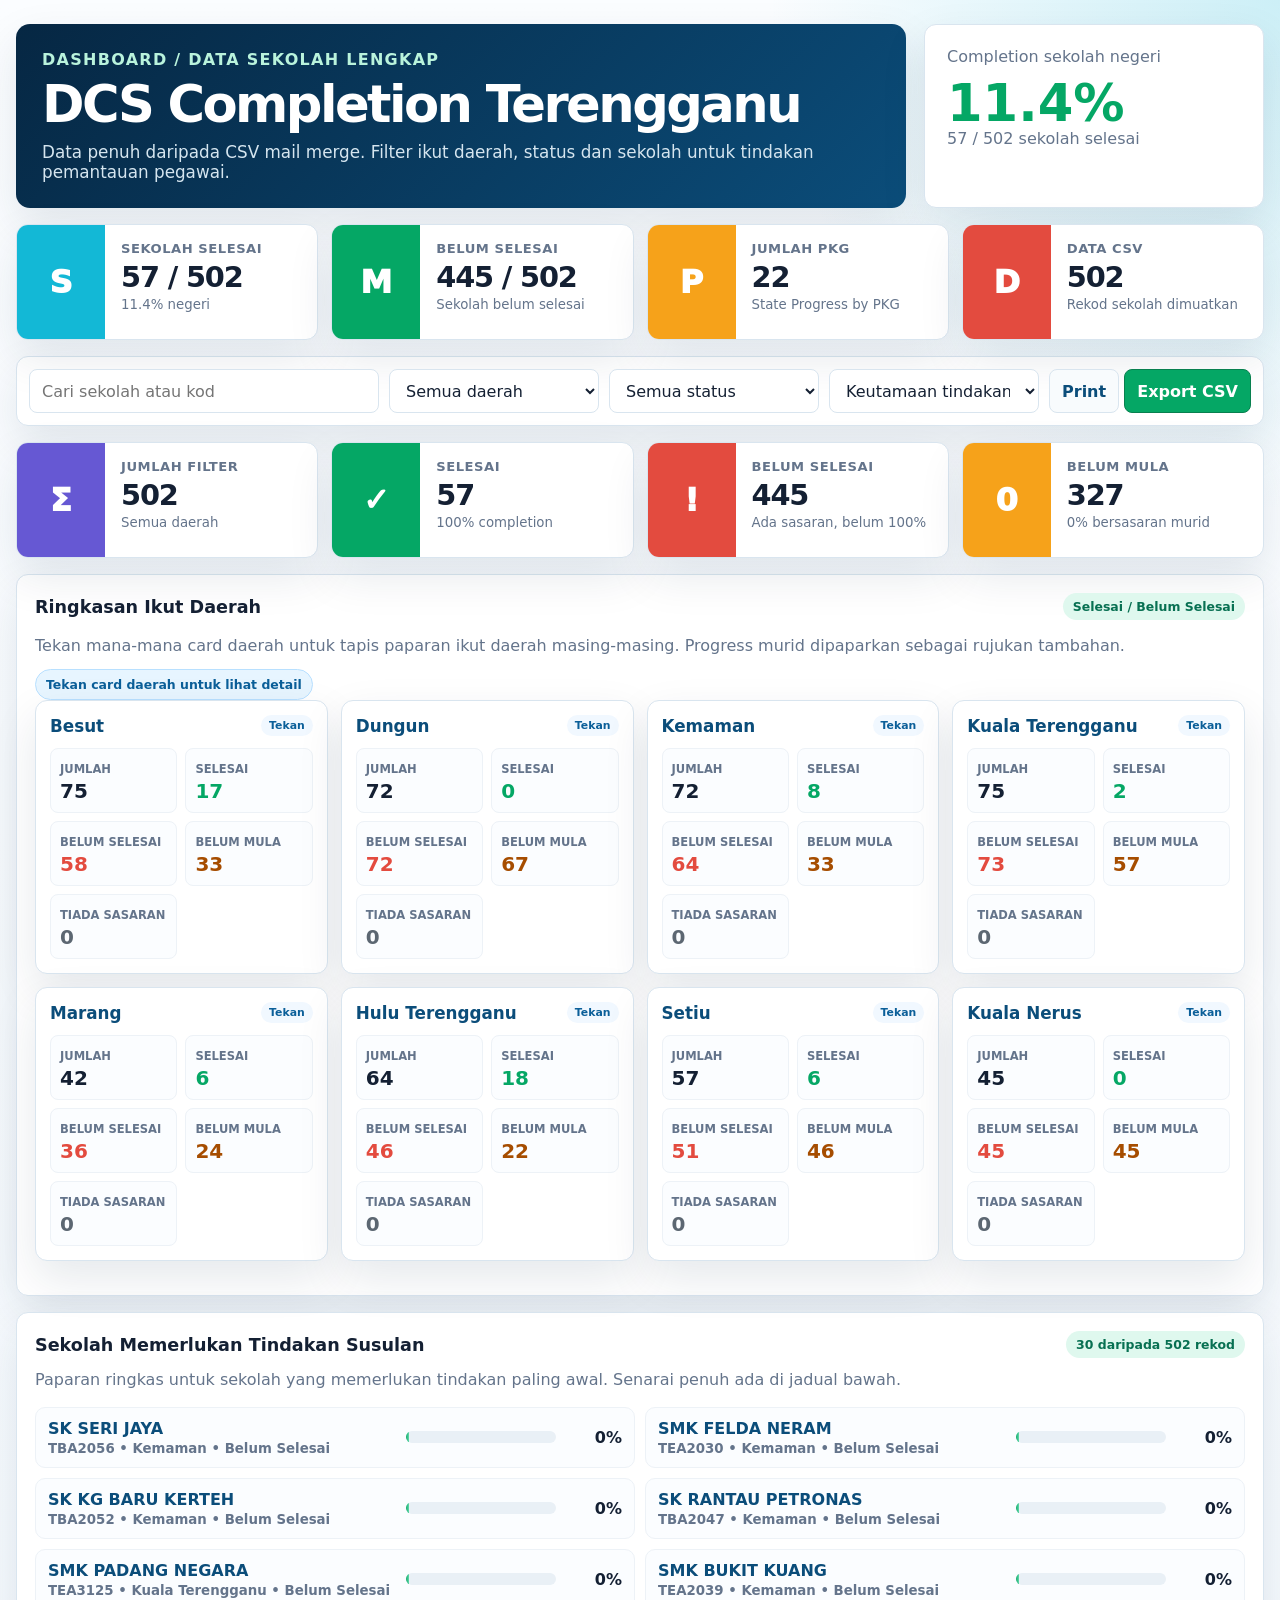
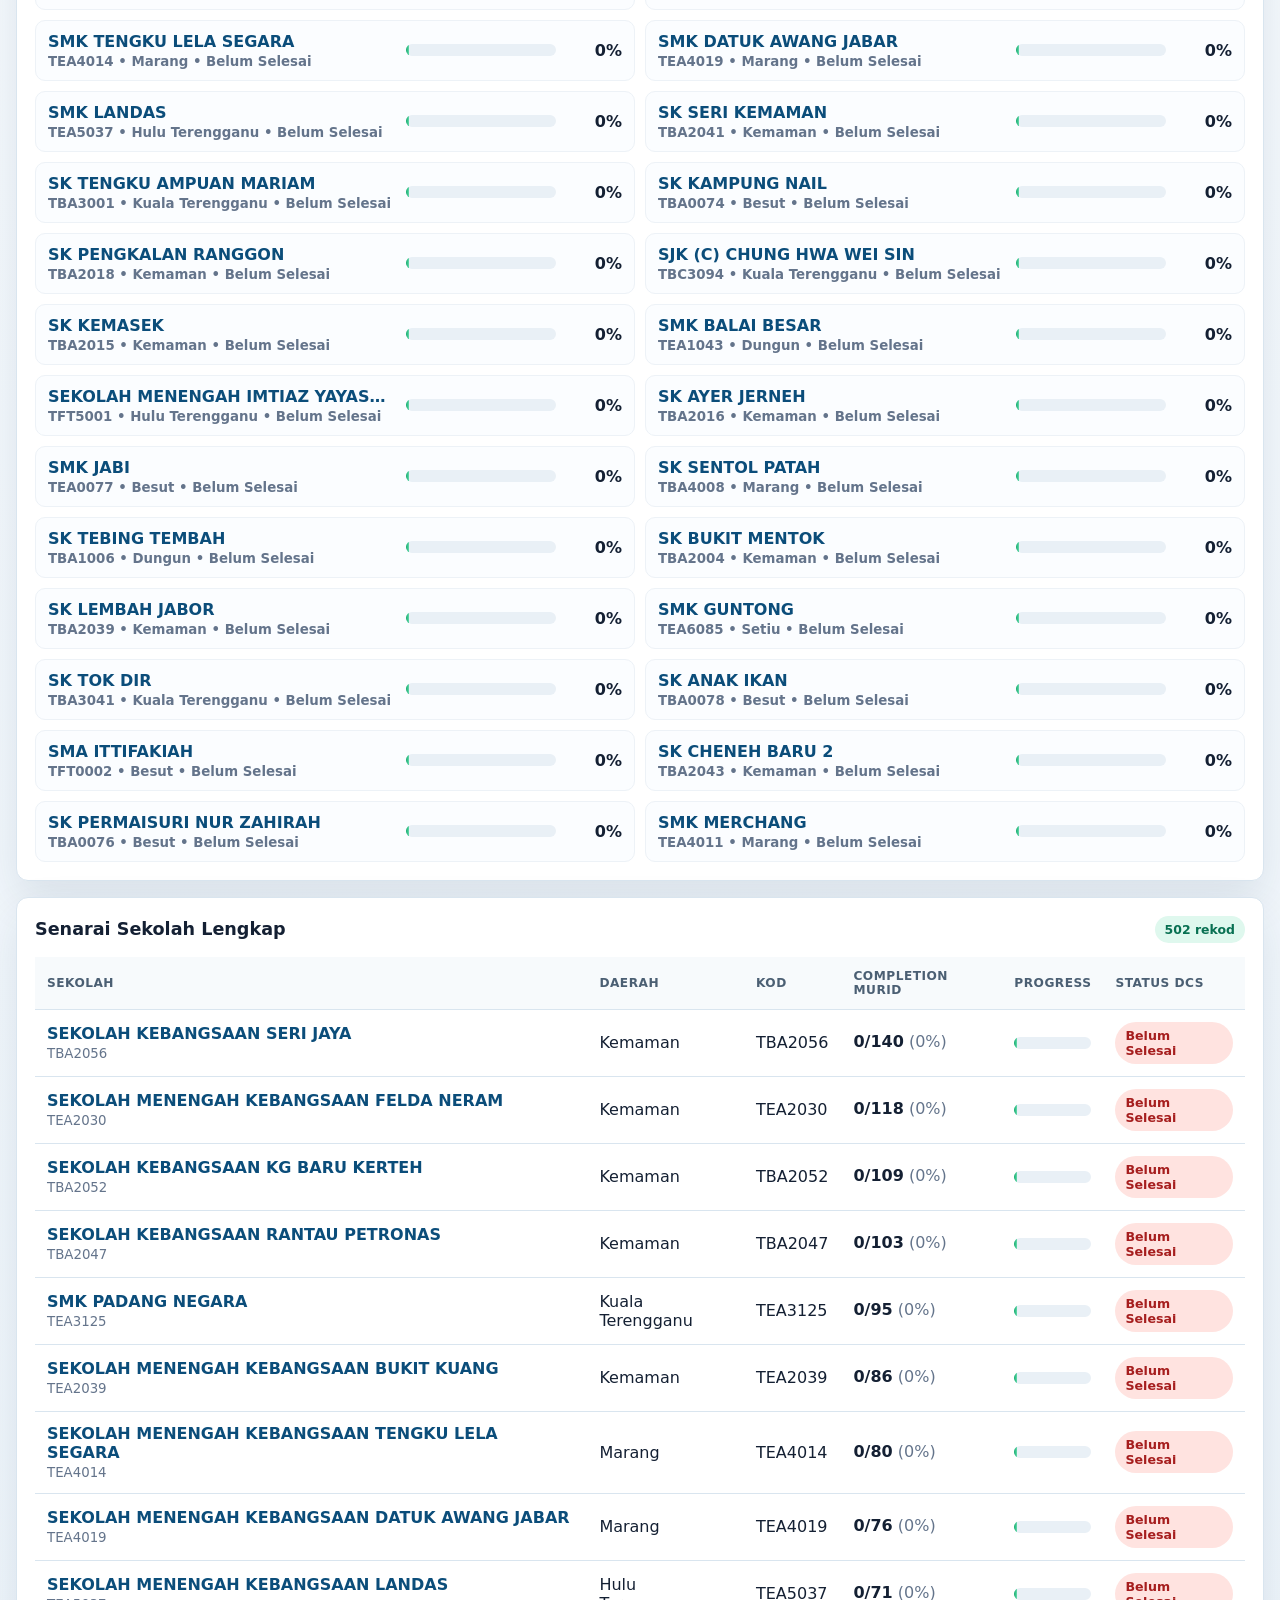
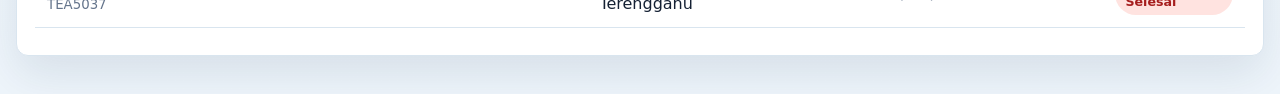
==== commit b1b1da03: "Revert "Update DCS dashboard data" This reverts commit 1d2f765b76c1032cd519d9b595e52a5f86527707." ====
--- a/dcs-dashboard/index.html
+++ b/dcs-dashboard/index.html
@@ -1,7 +1,7 @@
 <!doctype html>
 <html lang="ms"><head><meta charset="utf-8"><meta name="viewport" content="width=device-width, initial-scale=1"><title>Dashboard DCS Terengganu</title><style>
 :root{--navy:#062743;--blue:#0b4d7a;--green:#05a765;--red:#e34b3f;--orange:#f6a21a;--cyan:#13b8d6;--purple:#6658d3;--bg:#eef5fb;--ink:#142033;--muted:#64748b;--line:#d9e5ef;--card:#fff;--shadow:0 18px 45px rgba(10,38,64,.10);font-family:Inter,system-ui,-apple-system,BlinkMacSystemFont,"Segoe UI",sans-serif}*{box-sizing:border-box}body{margin:0;background:radial-gradient(circle at top right,rgba(19,184,214,.20),transparent 32rem),linear-gradient(180deg,#fbfdff,var(--bg));color:var(--ink)}main{width:min(1500px,calc(100% - 32px));margin:auto;padding:24px 0 38px}.top{display:grid;grid-template-columns:1fr 340px;gap:18px;margin-bottom:16px}.hero{background:linear-gradient(135deg,var(--navy),var(--blue));color:white;border-radius:14px;padding:26px;box-shadow:var(--shadow)}.hero p:first-child{margin:0 0 10px;color:#b9f3dc;font-weight:850;letter-spacing:.08em;text-transform:uppercase}.hero h1{margin:0;font-size:clamp(2rem,4vw,3.7rem);line-height:1;letter-spacing:-.05em}.hero p:last-child{margin:12px 0 0;color:#d5e5ef;font-size:1.05rem}.score,.kpi,.panel,.district{background:var(--card);border:1px solid var(--line);border-radius:12px;box-shadow:var(--shadow)}.score{padding:22px}.score span{color:var(--muted)}.score b{display:block;color:var(--green);font-size:3.2rem;line-height:1;margin-top:12px}.kpis,.district-grid{display:grid;grid-template-columns:repeat(4,1fr);gap:13px;margin-bottom:16px}.kpi{display:grid;grid-template-columns:88px 1fr;min-height:116px;overflow:hidden}.kpi i{display:grid;place-items:center;color:white;font-style:normal;font-size:2rem;font-weight:950}.kpi div{padding:16px}.kpi span{display:block;color:var(--muted);font-size:.82rem;font-weight:800;text-transform:uppercase;letter-spacing:.04em}.kpi b{display:block;font-size:1.8rem;margin-top:4px;letter-spacing:-.04em}.cyan{background:var(--cyan)}.green{background:var(--green)}.orange{background:var(--orange)}.red{background:var(--red)}.purple{background:var(--purple)}.toolbar{display:grid;grid-template-columns:1fr 210px 210px 210px auto;gap:10px;background:white;border:1px solid var(--line);border-radius:12px;box-shadow:var(--shadow);padding:12px;margin-bottom:16px}input,select,button{min-height:44px;border:1px solid var(--line);border-radius:8px;background:white;color:var(--ink);font:inherit;padding:0 12px}button{background:var(--green);color:white;border-color:#08804f;font-weight:850;cursor:pointer}.secondary{background:#f8fbfd;color:var(--blue);border-color:var(--line)}.panel{padding:18px;margin-top:16px}.head{display:flex;justify-content:space-between;align-items:center;gap:12px;margin-bottom:14px}.head h2{margin:0;font-size:1.1rem}.pill{border-radius:999px;background:#dff8ee;color:#087052;padding:6px 10px;font-size:.78rem;font-weight:850;white-space:nowrap}.tap-hint{display:inline-flex;align-items:center;gap:6px;background:#e7f5ff;color:#0b5f99;border:1px solid #b8e0ff;border-radius:999px;padding:7px 10px;font-size:.78rem;font-weight:850}.district-help{display:flex;align-items:center;justify-content:space-between;gap:10px;flex-wrap:wrap}.district-help .note{margin:0}.district{padding:14px;cursor:pointer;transition:transform .15s ease,border-color .15s ease,box-shadow .15s ease}.district:hover,.district:focus-visible{transform:translateY(-2px);border-color:#9bdac1;box-shadow:0 20px 48px rgba(5,87,55,.13);outline:none}.district:active{transform:scale(.99)}.district h3{display:flex;justify-content:space-between;align-items:center;gap:8px;margin:0 0 12px;color:var(--blue);font-size:1.05rem}.district h3 span{border-radius:999px;background:#f1f8ff;color:#0b5f99;padding:4px 8px;font-size:.68rem;font-weight:900}.stats{display:grid;grid-template-columns:repeat(2,1fr);gap:8px}.stat{background:#fbfdff;border:1px solid #edf2f7;border-radius:8px;padding:9px}.stat span{font-size:.72rem;color:var(--muted);font-weight:850;text-transform:uppercase}.stat b{display:block;margin-top:2px;font-size:1.25rem}.ok{color:var(--green)}.bad{color:var(--red)}.zero{color:#a64d00}.none{color:#5c6772}.selected{outline:3px solid rgba(5,167,101,.22)}.action-note{margin:-4px 0 14px}.bars{display:grid;grid-template-columns:repeat(2,minmax(0,1fr));gap:10px}.barrow{display:grid;grid-template-columns:minmax(0,1fr) 150px 54px;gap:12px;align-items:center;background:#fbfdff;border:1px solid #edf2f7;border-radius:10px;padding:11px 12px}.name{display:block;font-weight:850;color:var(--blue);white-space:nowrap;overflow:hidden;text-overflow:ellipsis}.barrow small{display:block;color:var(--muted);font-weight:750;margin-top:3px}.barrow b{text-align:right}.bar{height:12px;border-radius:999px;background:#e9f0f6;overflow:hidden}.fill{display:block;height:100%;background:linear-gradient(90deg,var(--green),#69dbad);border-radius:999px;min-width:3px}.tablewrap{overflow:auto;max-height:680px}table{width:100%;border-collapse:collapse;min-width:1120px}th,td{padding:12px;border-bottom:1px solid var(--line);text-align:left;vertical-align:middle}th{position:sticky;top:0;background:#f7fafc;color:#4b5f73;text-transform:uppercase;font-size:.76rem;letter-spacing:.04em;z-index:1}.school b{display:block;color:var(--blue)}.school small{color:var(--muted)}.status{display:inline-flex;justify-content:center;min-width:108px;border-radius:999px;padding:6px 10px;font-size:.79rem;font-weight:900}.done{background:#dff8ee;color:#087052}.high{background:#e7f5ff;color:#0b5f99}.mid{background:#fff4d6;color:#8a5a00}.started{background:#ffe8cc;color:#a64d00}.nonebg{background:#f1f3f5;color:#5c6772}.zerobg{background:#ffe3e0;color:#a61e1e}.note{color:var(--muted);line-height:1.55}@media(max-width:1120px){.top{grid-template-columns:1fr}.kpis,.district-grid{grid-template-columns:repeat(2,1fr)}.toolbar{grid-template-columns:1fr 1fr}.bars{grid-template-columns:1fr}}@media(max-width:680px){main{width:min(100% - 18px,1500px);padding:14px 0 26px}.top,.kpis,.district-grid,.toolbar{grid-template-columns:1fr}.hero,.score,.panel{border-radius:10px}.hero{padding:18px}.hero h1{font-size:2rem;letter-spacing:-.03em}.hero p:last-child{font-size:.95rem}.score{padding:16px}.score b{font-size:2.6rem}.kpis{gap:10px}.kpi{grid-template-columns:64px 1fr;min-height:92px}.kpi i{font-size:1.55rem}.kpi div{padding:12px}.kpi b{font-size:1.45rem}.toolbar{position:sticky;top:0;z-index:3;padding:10px}.toolbar div{display:grid;grid-template-columns:1fr 1fr;gap:8px}.toolbar button{width:100%;padding:0 8px}.head{align-items:flex-start;flex-direction:column;gap:8px}.district-help{align-items:flex-start}.tap-hint{width:100%;justify-content:center}.district{padding:12px}.stats{grid-template-columns:repeat(2,minmax(0,1fr))}.stat{padding:8px}.stat span{font-size:.66rem}.stat b{font-size:1.12rem}.barrow{grid-template-columns:1fr 50px;gap:8px;padding:10px}.barrow .bar{grid-column:1/-1;grid-row:2}.barrow b{grid-column:2;grid-row:1}.name{white-space:normal}.tablewrap{overflow:visible;max-height:none}table{min-width:0;border-collapse:separate;border-spacing:0 10px}thead{display:none}tbody,tr,td{display:block;width:100%}tr{background:#fbfdff;border:1px solid #edf2f7;border-radius:10px;padding:8px 10px}td{display:grid;grid-template-columns:112px minmax(0,1fr);gap:10px;align-items:center;border-bottom:1px solid #edf2f7;padding:8px 0}td:last-child{border-bottom:0}td::before{content:attr(data-label);color:var(--muted);font-size:.72rem;font-weight:900;text-transform:uppercase}.school b{line-height:1.3}.status{justify-self:start;min-width:0}.school::before{align-self:start}}
-</style></head><body><main><section class="top"><div class="hero"><p>Dashboard / Data Sekolah Lengkap</p><h1>DCS Completion Terengganu</h1><p>Data terkini daripada CSV mail merge. Filter ikut daerah, status dan sekolah untuk tindakan pemantauan pegawai.</p></div><aside class="score"><span>Completion sekolah negeri</span><b>0%</b><span>0 / 407 sekolah selesai</span></aside></section><section class="kpis"><div class="kpi"><i class="cyan">S</i><div><span>Sekolah selesai</span><b>0 / 407</b><small class="note">0% negeri</small></div></div><div class="kpi"><i class="green">M</i><div><span>Belum selesai</span><b>407 / 407</b><small class="note">Sekolah belum selesai</small></div></div><div class="kpi"><i class="orange">P</i><div><span>Jumlah PKG</span><b>22</b><small class="note">State Progress by PKG</small></div></div><div class="kpi"><i class="red">D</i><div><span>Data CSV</span><b id="csvCount">0</b><small class="note">Rekod sekolah dimuatkan</small></div></div></section><section class="toolbar"><input id="search" type="search" placeholder="Cari sekolah atau kod"><select id="district"><option value="all">Semua daerah</option></select><select id="status"><option value="all">Semua status</option><option value="done">Selesai 100%</option><option value="notdone">Belum Selesai</option><option value="zero">Belum mula 0%</option><option value="started">1% - 49%</option><option value="mid">50% - 79%</option><option value="high">80% - 99%</option><option value="none">Tiada sasaran</option></select><select id="sort"><option value="lowest">Keutamaan tindakan</option><option value="highest">Completion tertinggi</option><option value="total">Jumlah murid tertinggi</option><option value="school">Nama sekolah A-Z</option><option value="district">Daerah A-Z</option></select><div><button class="secondary" onclick="window.print()">Print</button> <button id="export">Export CSV</button></div></section><section class="kpis"><div class="kpi"><i class="purple">Σ</i><div><span>Jumlah filter</span><b id="kTotal">0</b><small class="note" id="kScope">Semua daerah</small></div></div><div class="kpi"><i class="green">✓</i><div><span>Selesai</span><b id="kDone">0</b><small class="note">100% completion</small></div></div><div class="kpi"><i class="red">!</i><div><span>Belum Selesai</span><b id="kNotDone">0</b><small class="note">Ada sasaran, belum 100%</small></div></div><div class="kpi"><i class="orange">0</i><div><span>Belum Mula</span><b id="kZero">0</b><small class="note">0% bersasaran murid</small></div></div></section><section class="panel"><div class="head"><h2>Ringkasan Ikut Daerah</h2><span class="pill">Selesai / Belum Selesai</span></div><div class="district-help"><p class="note">Tekan mana-mana card daerah untuk tapis paparan ikut daerah masing-masing. Progress murid dipaparkan sebagai rujukan tambahan.</p><span class="tap-hint">Tekan card daerah untuk lihat detail</span></div><div class="district-grid" id="districtCards"></div></section><section class="panel"><div class="head"><h2 id="actionTitle">Sekolah Memerlukan Tindakan Susulan</h2><span class="pill" id="rankCount">30 paparan terendah</span></div><p class="note action-note" id="actionNote">Paparan ringkas untuk sekolah yang memerlukan tindakan paling awal. Senarai penuh ada di jadual bawah.</p><div class="bars" id="bars"></div></section><section class="panel"><div class="head"><h2>Senarai Sekolah Lengkap</h2><span class="pill" id="tableCount">0 rekod</span></div><div class="tablewrap"><table><thead><tr><th>Sekolah</th><th>Daerah</th><th>Kod</th><th>Completion Murid</th><th>Progress</th><th>Status DCS</th></tr></thead><tbody id="tbody"><tr><td colspan="7">Memuatkan data CSV...</td></tr></tbody></table></div></section></main><script>
+</style></head><body><main><section class="top"><div class="hero"><p>Dashboard / Data Sekolah Lengkap</p><h1>DCS Completion Terengganu</h1><p>Data penuh daripada CSV mail merge. Filter ikut daerah, status dan sekolah untuk tindakan pemantauan pegawai.</p></div><aside class="score"><span>Completion sekolah negeri</span><b>11.4%</b><span>57 / 502 sekolah selesai</span></aside></section><section class="kpis"><div class="kpi"><i class="cyan">S</i><div><span>Sekolah selesai</span><b>57 / 502</b><small class="note">11.4% negeri</small></div></div><div class="kpi"><i class="green">M</i><div><span>Belum selesai</span><b>445 / 502</b><small class="note">Sekolah belum selesai</small></div></div><div class="kpi"><i class="orange">P</i><div><span>Jumlah PKG</span><b>22</b><small class="note">State Progress by PKG</small></div></div><div class="kpi"><i class="red">D</i><div><span>Data CSV</span><b id="csvCount">0</b><small class="note">Rekod sekolah dimuatkan</small></div></div></section><section class="toolbar"><input id="search" type="search" placeholder="Cari sekolah atau kod"><select id="district"><option value="all">Semua daerah</option></select><select id="status"><option value="all">Semua status</option><option value="done">Selesai 100%</option><option value="notdone">Belum Selesai</option><option value="zero">Belum mula 0%</option><option value="started">1% - 49%</option><option value="mid">50% - 79%</option><option value="high">80% - 99%</option><option value="none">Tiada sasaran</option></select><select id="sort"><option value="lowest">Keutamaan tindakan</option><option value="highest">Completion tertinggi</option><option value="total">Jumlah murid tertinggi</option><option value="school">Nama sekolah A-Z</option><option value="district">Daerah A-Z</option></select><div><button class="secondary" onclick="window.print()">Print</button> <button id="export">Export CSV</button></div></section><section class="kpis"><div class="kpi"><i class="purple">Σ</i><div><span>Jumlah filter</span><b id="kTotal">0</b><small class="note" id="kScope">Semua daerah</small></div></div><div class="kpi"><i class="green">✓</i><div><span>Selesai</span><b id="kDone">0</b><small class="note">100% completion</small></div></div><div class="kpi"><i class="red">!</i><div><span>Belum Selesai</span><b id="kNotDone">0</b><small class="note">Ada sasaran, belum 100%</small></div></div><div class="kpi"><i class="orange">0</i><div><span>Belum Mula</span><b id="kZero">0</b><small class="note">0% bersasaran murid</small></div></div></section><section class="panel"><div class="head"><h2>Ringkasan Ikut Daerah</h2><span class="pill">Selesai / Belum Selesai</span></div><div class="district-help"><p class="note">Tekan mana-mana card daerah untuk tapis paparan ikut daerah masing-masing. Progress murid dipaparkan sebagai rujukan tambahan.</p><span class="tap-hint">Tekan card daerah untuk lihat detail</span></div><div class="district-grid" id="districtCards"></div></section><section class="panel"><div class="head"><h2 id="actionTitle">Sekolah Memerlukan Tindakan Susulan</h2><span class="pill" id="rankCount">30 paparan terendah</span></div><p class="note action-note" id="actionNote">Paparan ringkas untuk sekolah yang memerlukan tindakan paling awal. Senarai penuh ada di jadual bawah.</p><div class="bars" id="bars"></div></section><section class="panel"><div class="head"><h2>Senarai Sekolah Lengkap</h2><span class="pill" id="tableCount">0 rekod</span></div><div class="tablewrap"><table><thead><tr><th>Sekolah</th><th>Daerah</th><th>Kod</th><th>Completion Murid</th><th>Progress</th><th>Status DCS</th></tr></thead><tbody id="tbody"><tr><td colspan="7">Memuatkan data CSV...</td></tr></tbody></table></div></section></main><script>
 const districtMap={'0':'Besut','1':'Dungun','2':'Kemaman','3':'Kuala Terengganu','4':'Marang','5':'Hulu Terengganu','6':'Setiu','7':'Kuala Nerus'};
 const districts=['Besut','Dungun','Kemaman','Kuala Terengganu','Marang','Hulu Terengganu','Setiu','Kuala Nerus'];
 let data=[];
@@ -19,6 +19,6 @@
 function pickDistrict(d){$('district').value=d;render()}
 function render(){const rows=filtered();const s=summarize(rows);const selectedDistrict=$('district').value;const actionLimit=selectedDistrict==='all'?30:15;$('csvCount').textContent=data.length;$('kTotal').textContent=s.total;$('kDone').textContent=s.done;$('kNotDone').textContent=s.notdone;$('kZero').textContent=s.zero;$('kScope').textContent=selectedDistrict==='all'?'Semua daerah':selectedDistrict;$('actionTitle').textContent=selectedDistrict==='all'?'Sekolah Memerlukan Tindakan Susulan':'Tindakan Utama '+selectedDistrict;$('rankCount').textContent=Math.min(rows.length,actionLimit)+' daripada '+rows.length+' rekod';$('actionNote').textContent=selectedDistrict==='all'?'Paparan ringkas untuk sekolah yang memerlukan tindakan paling awal. Senarai penuh ada di jadual bawah.':'Paparan ini diringkaskan kepada 15 sekolah keutamaan dahulu. Senarai penuh daerah '+selectedDistrict+' ada di jadual bawah.';$('tableCount').textContent=rows.length+' rekod';$('bars').innerHTML=rows.slice(0,actionLimit).map(function(r){return '<div class="barrow"><div><span class="name" title="'+r.name+'">'+short(r.name)+'</span><small>'+r.code+' • '+r.district+' • '+statusLabel(r)+'</small></div><span class="bar"><span class="fill" style="width:'+Math.max(pct(r),r.done?2:0)+'%"></span></span><b>'+pctText(r)+'</b></div>'}).join('')||'<p class="note">Tiada rekod sepadan.</p>';$('tbody').innerHTML=rows.map(function(r){return '<tr><td class="school" data-label="Sekolah"><b>'+r.name+'</b><small>'+r.code+'</small></td><td data-label="Daerah">'+r.district+'</td><td data-label="Kod">'+r.code+'</td><td data-label="Completion"><b>'+r.done+'/'+r.total+'</b> <span class="note">('+pctText(r)+')</span></td><td data-label="Progress"><div class="bar"><div class="fill" style="width:'+Math.max(pct(r),r.done?2:0)+'%"></div></div></td><td data-label="Status"><span class="status '+(statusKey(r)==='done'?'done':statusKey(r)==='none'?'nonebg':(statusKey(r)==='zero'||statusKey(r)==='notdone')?'zerobg':statusKey(r))+'">'+statusLabel(r)+'</span></td></tr>'}).join('')||'<tr><td colspan="7">Tiada rekod sepadan.</td></tr>';renderDistricts()}
 function exportCSV(){const rows=filtered();const header=['district','school_name','school_code','done','total','percentage','status'];const csv=[header].concat(rows.map(r=>[r.district,r.name,r.code,r.done,r.total,pctText(r),statusLabel(r)])).map(cols=>cols.map(v=>'"'+String(v).replaceAll('"','""')+'"').join(',')).join('\n');const url=URL.createObjectURL(new Blob([csv],{type:'text/csv;charset=utf-8'}));const a=document.createElement('a');a.href=url;a.download='dcs-dashboard-filtered.csv';a.click();URL.revokeObjectURL(url)}
-async function init(){districts.forEach(d=>{const o=document.createElement('option');o.value=d;o.textContent=d;$('district').appendChild(o)});try{const text=await fetch('data.csv?ts=20261012005049',{cache:'no-store'}).then(r=>{if(!r.ok)throw new Error('CSV not found');return r.text()});data=parseCSV(text).map(r=>{const parts=(r.student_completion||'0/0').split('/').map(n=>Number(n)||0);const digit=(r.school_code||'').match(/^[A-Z]{3}(\d)/)?.[1]||'?';const rawStatus=(r.school_completion||'').trim().toLowerCase();const schoolStatus=rawStatus==='selesai'?'done':(rawStatus?'notdone':'');return{name:r.school_name,code:r.school_code,district:districtMap[digit]||'Lain-lain',done:parts[0],total:parts[1],classCompletion:r.class_completion||'',schoolStatus}});render()}catch(err){$('tbody').innerHTML='<tr><td colspan="7">Data CSV gagal dimuatkan. Pastikan data.csv berada dalam folder yang sama.</td></tr>';console.error(err)}}
+async function init(){districts.forEach(d=>{const o=document.createElement('option');o.value=d;o.textContent=d;$('district').appendChild(o)});try{const text=await fetch('data.csv?ts=20261008144000',{cache:'no-store'}).then(r=>{if(!r.ok)throw new Error('CSV not found');return r.text()});data=parseCSV(text).map(r=>{const parts=(r.student_completion||'0/0').split('/').map(n=>Number(n)||0);const digit=(r.school_code||'').match(/^[A-Z]{3}(\d)/)?.[1]||'?';const rawStatus=(r.school_completion||'').trim().toLowerCase();const schoolStatus=rawStatus==='selesai'?'done':(rawStatus?'notdone':'');return{name:r.school_name,code:r.school_code,district:districtMap[digit]||'Lain-lain',done:parts[0],total:parts[1],classCompletion:r.class_completion||'',schoolStatus}});render()}catch(err){$('tbody').innerHTML='<tr><td colspan="7">Data CSV gagal dimuatkan. Pastikan data.csv berada dalam folder yang sama.</td></tr>';console.error(err)}}
 ['search','district','status','sort'].forEach(id=>$(id).addEventListener('input',render));$('export').addEventListener('click',exportCSV);init();
 </script></body></html>
